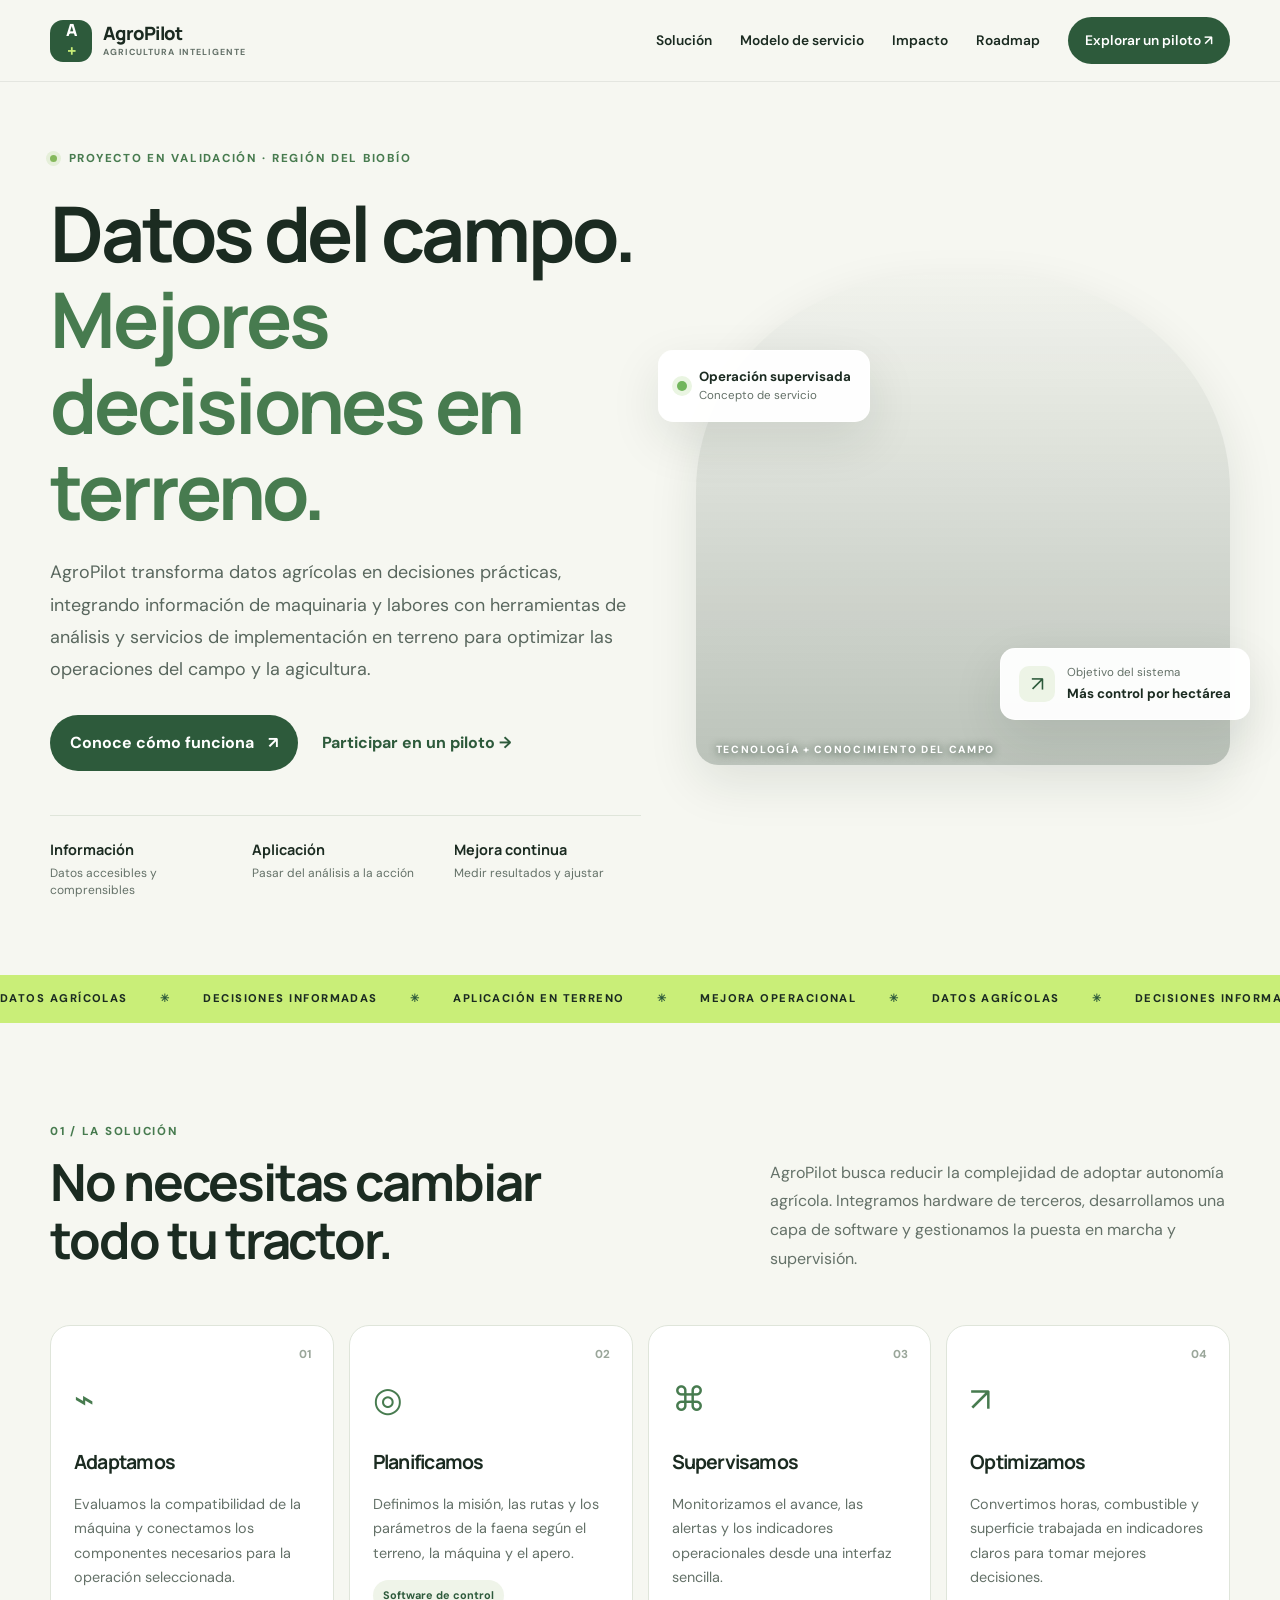
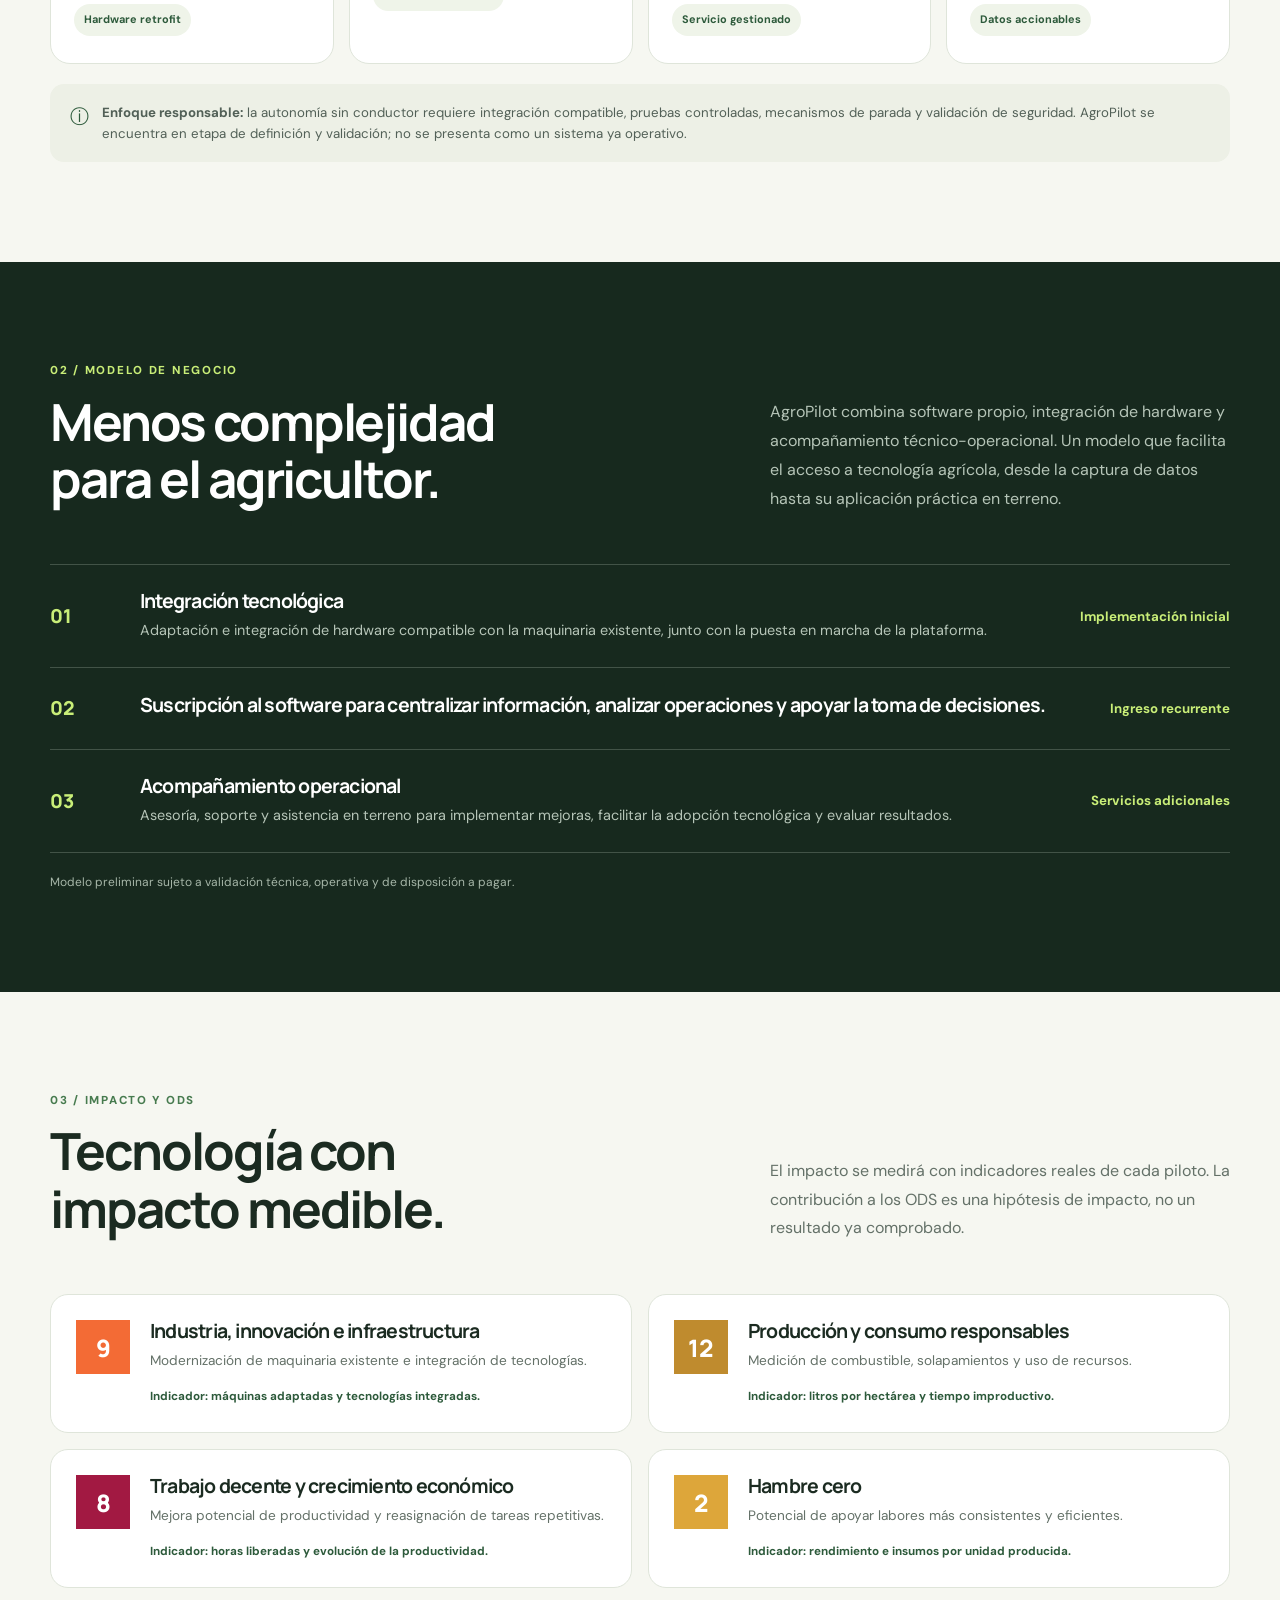
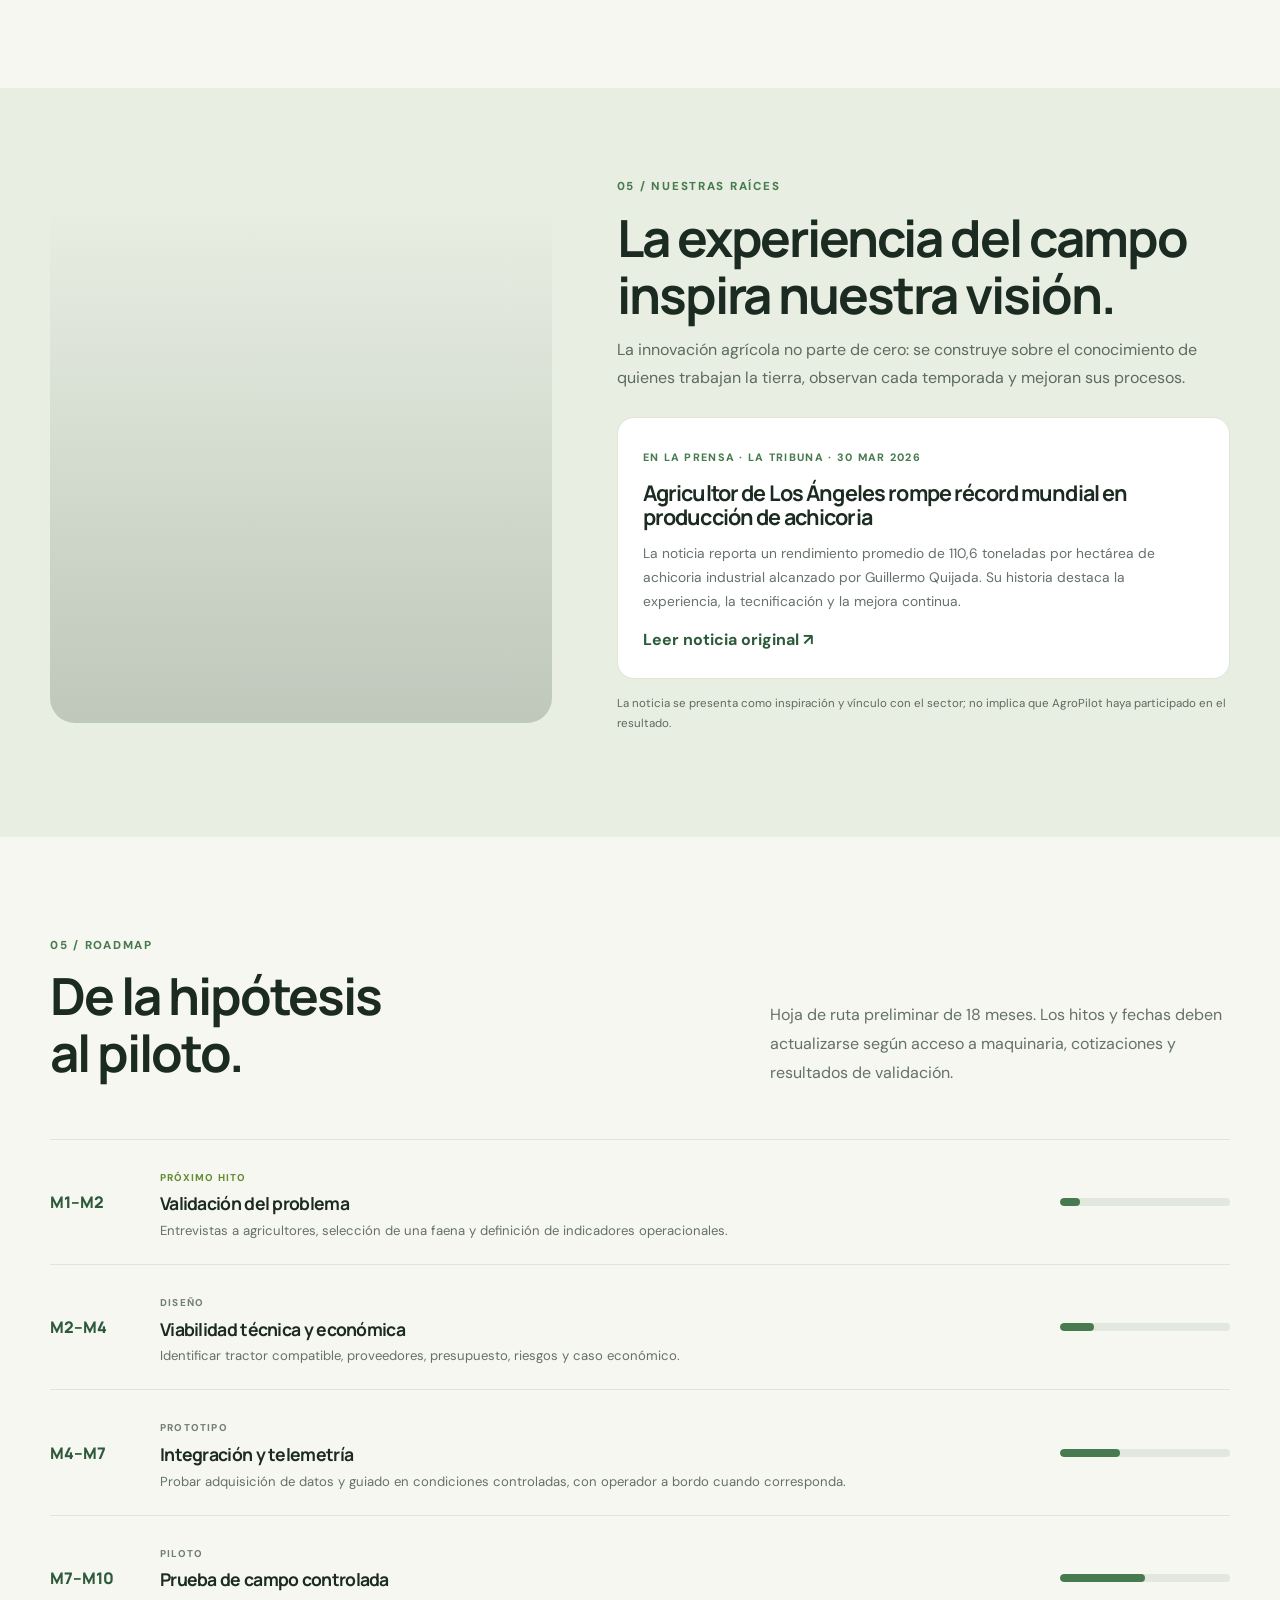
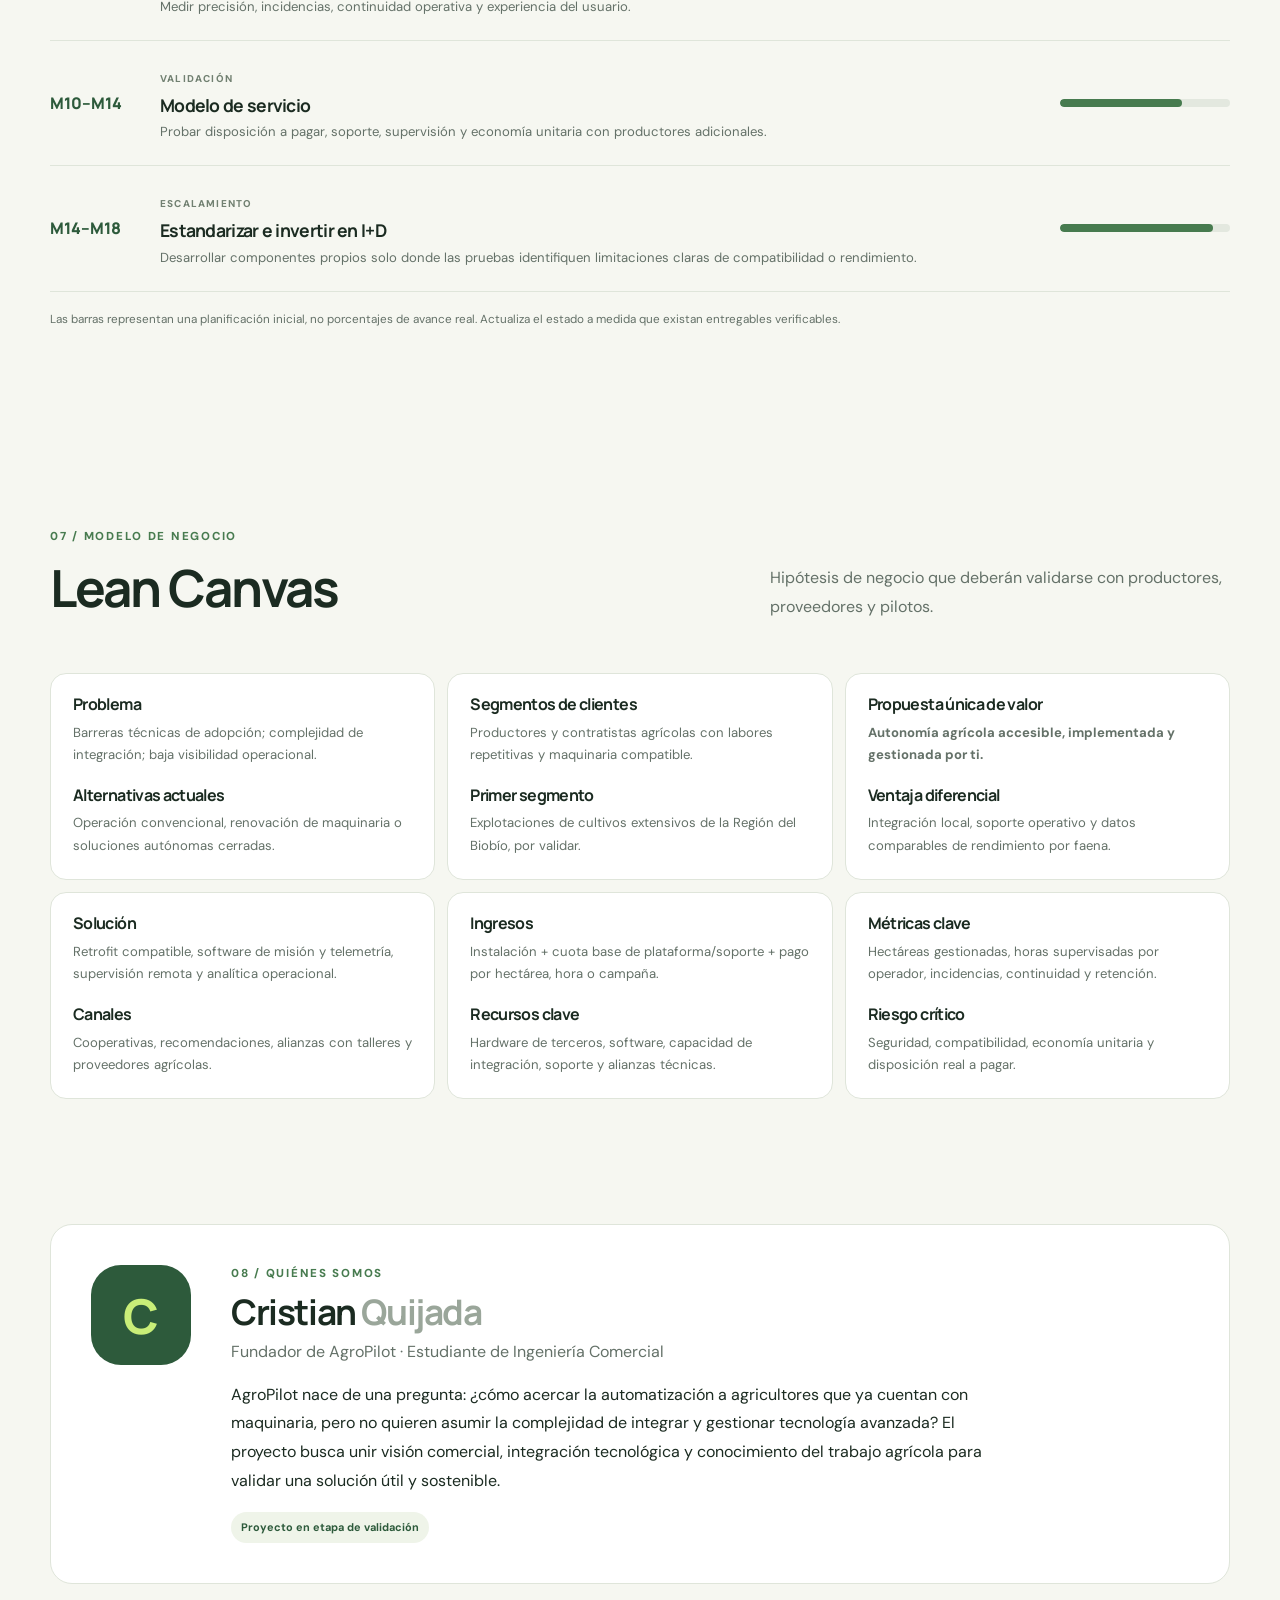
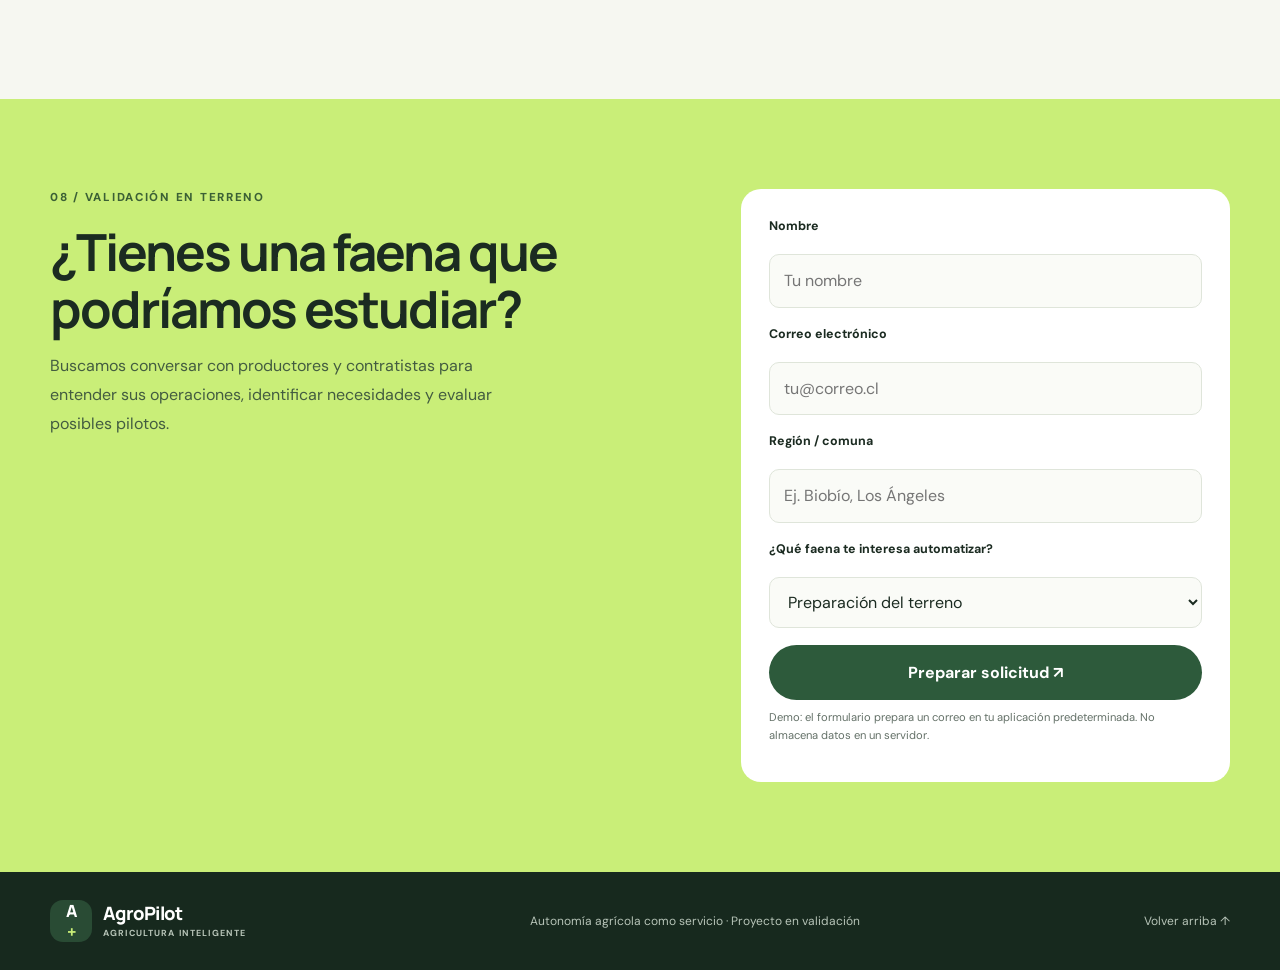
==== index.html @ c9e0f46e "Update business model step description in index.html" ====
<!doctype html>
<html lang="es">
<head>
  <meta charset="utf-8">
  <meta name="viewport" content="width=device-width, initial-scale=1">
  <meta name="description" content="AgroPilot: autonomía agrícola como servicio para maquinaria existente.">
  <title>AgroPilot — Autonomía agrícola para la maquinaria que ya tienes</title>
  <link rel="preconnect" href="https://fonts.googleapis.com">
  <link rel="preconnect" href="https://fonts.gstatic.com" crossorigin>
  <link href="https://fonts.googleapis.com/css2?family=DM+Sans:wght@400;500;600;700&family=Manrope:wght@400;500;600;700;800&display=swap" rel="stylesheet">
  <link rel="stylesheet" href="styles.css">
  <script src="script.js" defer></script>
</head>
<body>
  <header class="site-header">
    <a class="brand" href="#inicio" aria-label="AgroPilot, inicio">
      <span class="brand-mark">A<span>+</span></span>
      <span>AgroPilot<small>AGRICULTURA INTELIGENTE</small></span>
    </a>
    <button class="menu-toggle" id="menuToggle" aria-expanded="false" aria-controls="mainNav" aria-label="Abrir menú">☰</button>
    <nav id="mainNav" class="main-nav">
      <a href="#solucion">Solución</a>
      <a href="#modelo">Modelo de servicio</a>
      <a href="#impacto">Impacto</a>
      <a href="#roadmap">Roadmap</a>
      <a class="nav-cta" href="#piloto">Explorar un piloto ↗</a>
    </nav>
  </header>

  <main>
    <section class="hero section-wrap" id="inicio">
      <div class="hero-copy">
        <div class="eyebrow"><span class="eyebrow-dot"></span> PROYECTO EN VALIDACIÓN · REGIÓN DEL BIOBÍO</div>
        <h1>Datos del campo.<br><em>Mejores decisiones en terreno.</em></h1>
        <p class="hero-lead">AgroPilot transforma datos agrícolas en decisiones prácticas, integrando información de maquinaria y labores con herramientas de análisis y servicios de implementación en terreno para optimizar las operaciones del campo y la agicultura.</p>
        <div class="hero-actions">
          <a class="button button-primary" href="#solucion">Conoce cómo funciona <span>↗</span></a>
          <a class="text-link" href="#piloto">Participar en un piloto <span>→</span></a>
        </div>
        <div class="hero-proof">
          <div><strong>Información</strong><span>Datos accesibles y comprensibles</span></div>
          <div><strong>Aplicación</strong><span>Pasar del análisis a la acción</span></div>
          <div><strong>Mejora continua</strong><span>Medir resultados y ajustar</span></div>
        </div>
      </div>
      <div class="hero-visual">
        <div class="hero-image" role="img" aria-label="Tractor trabajando en un campo agrícola"></div>
        <div class="floating-card card-top"><span class="status-dot"></span><div><b>Operación supervisada</b><small>Concepto de servicio</small></div></div>
        <div class="floating-card card-bottom"><span class="mini-icon">↗</span><div><small>Objetivo del sistema</small><b>Más control por hectárea</b></div></div>
        <div class="hero-image-caption">TECNOLOGÍA + CONOCIMIENTO DEL CAMPO</div>
      </div>
    </section>

    <section class="ticker" aria-label="Propuesta de valor">
      <div>DATOS AGRÍCOLAS <span>✳</span> DECISIONES INFORMADAS <span>✳</span> APLICACIÓN EN TERRENO <span>✳</span> MEJORA OPERACIONAL <span>✳</span> DATOS AGRÍCOLAS <span>✳</span> DECISIONES INFORMADAS <span>✳</span></div>
    </section>

    <section class="section-wrap section-pad" id="solucion">
      <div class="section-heading">
        <div><div class="eyebrow">01 / LA SOLUCIÓN</div><h2>No necesitas cambiar<br>todo tu tractor.</h2></div>
        <p>AgroPilot busca reducir la complejidad de adoptar autonomía agrícola. Integramos hardware de terceros, desarrollamos una capa de software y gestionamos la puesta en marcha y supervisión.</p>
      </div>
      <div class="solution-grid">
        <article class="solution-card"><div class="card-number">01</div><div class="line-icon">⌁</div><h3>Adaptamos</h3><p>Evaluamos la compatibilidad de la máquina y conectamos los componentes necesarios para la operación seleccionada.</p><span class="tag">Hardware retrofit</span></article>
        <article class="solution-card"><div class="card-number">02</div><div class="line-icon">◎</div><h3>Planificamos</h3><p>Definimos la misión, las rutas y los parámetros de la faena según el terreno, la máquina y el apero.</p><span class="tag">Software de control</span></article>
        <article class="solution-card"><div class="card-number">03</div><div class="line-icon">⌘</div><h3>Supervisamos</h3><p>Monitorizamos el avance, las alertas y los indicadores operacionales desde una interfaz sencilla.</p><span class="tag">Servicio gestionado</span></article>
        <article class="solution-card"><div class="card-number">04</div><div class="line-icon">↗</div><h3>Optimizamos</h3><p>Convertimos horas, combustible y superficie trabajada en indicadores claros para tomar mejores decisiones.</p><span class="tag">Datos accionables</span></article>
      </div>
      <div class="safety-note"><span>ⓘ</span><p><b>Enfoque responsable:</b> la autonomía sin conductor requiere integración compatible, pruebas controladas, mecanismos de parada y validación de seguridad. AgroPilot se encuentra en etapa de definición y validación; no se presenta como un sistema ya operativo.</p></div>
    </section>

    <section class="dark-section section-pad" id="modelo">
      <div class="section-wrap">
        <div class="section-heading light-heading">
          <div><div class="eyebrow">02 / MODELO DE NEGOCIO</div><h2>Menos complejidad<br>para el agricultor.</h2></div>
          <p>AgroPilot combina software propio, integración de hardware y acompañamiento técnico-operacional. Un modelo que facilita el acceso a tecnología agrícola, desde la captura de datos hasta su aplicación práctica en terreno.</p>
        </div>
        <div class="business-model">
          <div class="model-step"><span>01</span><div><h3>Integración tecnológica</h3><p>Adaptación e integración de hardware compatible con la maquinaria existente, junto con la puesta en marcha de la plataforma.</p></div><b>Implementación inicial</b></div>
          <div class="model-step"><span>02</span><div><h3>Suscripción al software para centralizar información, analizar operaciones y apoyar la toma de decisiones.</p></div><b>Ingreso recurrente</b></div>
          <div class="model-step"><span>03</span><div><h3>Acompañamiento operacional</h3><p>Asesoría, soporte y asistencia en terreno para implementar mejoras, facilitar la adopción tecnológica y evaluar resultados.</p></div><b>Servicios adicionales</b></div>
        </div>
        <p class="model-footnote">Modelo preliminar sujeto a validación técnica, operativa y de disposición a pagar.</p>
      </div>
    </section>

    <section class="section-wrap section-pad impact-section" id="impacto">
      <div class="section-heading">
        <div><div class="eyebrow">03 / IMPACTO Y ODS</div><h2>Tecnología con<br>impacto medible.</h2></div>
        <p>El impacto se medirá con indicadores reales de cada piloto. La contribución a los ODS es una hipótesis de impacto, no un resultado ya comprobado.</p>
      </div>
      <div class="impact-grid">
        <article class="impact-card"><div class="ods ods-9">9</div><div><h3>Industria, innovación e infraestructura</h3><p>Modernización de maquinaria existente e integración de tecnologías.</p><small>Indicador: máquinas adaptadas y tecnologías integradas.</small></div></article>
        <article class="impact-card"><div class="ods ods-12">12</div><div><h3>Producción y consumo responsables</h3><p>Medición de combustible, solapamientos y uso de recursos.</p><small>Indicador: litros por hectárea y tiempo improductivo.</small></div></article>
        <article class="impact-card"><div class="ods ods-8">8</div><div><h3>Trabajo decente y crecimiento económico</h3><p>Mejora potencial de productividad y reasignación de tareas repetitivas.</p><small>Indicador: horas liberadas y evolución de la productividad.</small></div></article>
        <article class="impact-card"><div class="ods ods-2">2</div><div><h3>Hambre cero</h3><p>Potencial de apoyar labores más consistentes y eficientes.</p><small>Indicador: rendimiento e insumos por unidad producida.</small></div></article>
      </div>
    </section>

    <section class="story-section">
      <div class="section-wrap story-layout">
        <div class="story-image" role="img" aria-label="Cultivo agrícola en la Región del Biobío"></div>
        <div class="story-copy">
          <div class="eyebrow">05 / NUESTRAS RAÍCES</div>
          <h2>La experiencia del campo inspira nuestra visión.</h2>
          <p>La innovación agrícola no parte de cero: se construye sobre el conocimiento de quienes trabajan la tierra, observan cada temporada y mejoran sus procesos.</p>
          <div class="news-card">
            <span class="news-label">EN LA PRENSA · LA TRIBUNA · 30 MAR 2026</span>
            <h3>Agricultor de Los Ángeles rompe récord mundial en producción de achicoria</h3>
            <p>La noticia reporta un rendimiento promedio de 110,6 toneladas por hectárea de achicoria industrial alcanzado por Guillermo Quijada. Su historia destaca la experiencia, la tecnificación y la mejora continua.</p>
            <a class="text-link" href="https://www.latribuna.cl/agroforestal/2026/03/30/agricultor-de-los-angeles-rompe-record-mundial-en-produccion-de-achicoria.html" target="_blank" rel="noopener noreferrer">Leer noticia original ↗</a>
          </div>
          <p class="small-note">La noticia se presenta como inspiración y vínculo con el sector; no implica que AgroPilot haya participado en el resultado.</p>
        </div>
      </div>
    </section>

    <section class="section-wrap section-pad" id="roadmap">
      <div class="section-heading">
        <div><div class="eyebrow">05 / ROADMAP</div><h2>De la hipótesis<br>al piloto.</h2></div>
        <p>Hoja de ruta preliminar de 18 meses. Los hitos y fechas deben actualizarse según acceso a maquinaria, cotizaciones y resultados de validación.</p>
      </div>
      <div class="roadmap">
        <div class="roadmap-row"><div class="roadmap-time">M1–M2</div><div class="roadmap-content"><span class="roadmap-status status-current">PRÓXIMO HITO</span><h3>Validación del problema</h3><p>Entrevistas a agricultores, selección de una faena y definición de indicadores operacionales.</p></div><div class="roadmap-bar"><span style="width:12%"></span></div></div>
        <div class="roadmap-row"><div class="roadmap-time">M2–M4</div><div class="roadmap-content"><span class="roadmap-status">DISEÑO</span><h3>Viabilidad técnica y económica</h3><p>Identificar tractor compatible, proveedores, presupuesto, riesgos y caso económico.</p></div><div class="roadmap-bar"><span style="width:20%"></span></div></div>
        <div class="roadmap-row"><div class="roadmap-time">M4–M7</div><div class="roadmap-content"><span class="roadmap-status">PROTOTIPO</span><h3>Integración y telemetría</h3><p>Probar adquisición de datos y guiado en condiciones controladas, con operador a bordo cuando corresponda.</p></div><div class="roadmap-bar"><span style="width:35%"></span></div></div>
        <div class="roadmap-row"><div class="roadmap-time">M7–M10</div><div class="roadmap-content"><span class="roadmap-status">PILOTO</span><h3>Prueba de campo controlada</h3><p>Medir precisión, incidencias, continuidad operativa y experiencia del usuario.</p></div><div class="roadmap-bar"><span style="width:50%"></span></div></div>
        <div class="roadmap-row"><div class="roadmap-time">M10–M14</div><div class="roadmap-content"><span class="roadmap-status">VALIDACIÓN</span><h3>Modelo de servicio</h3><p>Probar disposición a pagar, soporte, supervisión y economía unitaria con productores adicionales.</p></div><div class="roadmap-bar"><span style="width:72%"></span></div></div>
        <div class="roadmap-row"><div class="roadmap-time">M14–M18</div><div class="roadmap-content"><span class="roadmap-status">ESCALAMIENTO</span><h3>Estandarizar e invertir en I+D</h3><p>Desarrollar componentes propios solo donde las pruebas identifiquen limitaciones claras de compatibilidad o rendimiento.</p></div><div class="roadmap-bar"><span style="width:90%"></span></div></div>
      </div>
      <div class="roadmap-footnote">Las barras representan una planificación inicial, no porcentajes de avance real. Actualiza el estado a medida que existan entregables verificables.</div>
    </section>

    <section class="section-wrap section-pad canvas-section">
      <div class="section-heading">
        <div><div class="eyebrow">07 / MODELO DE NEGOCIO</div><h2>Lean Canvas</h2></div>
        <p>Hipótesis de negocio que deberán validarse con productores, proveedores y pilotos.</p>
      </div>
      <div class="lean-canvas">
        <article><h3>Problema</h3><p>Barreras técnicas de adopción; complejidad de integración; baja visibilidad operacional.</p><h3>Alternativas actuales</h3><p>Operación convencional, renovación de maquinaria o soluciones autónomas cerradas.</p></article>
        <article><h3>Segmentos de clientes</h3><p>Productores y contratistas agrícolas con labores repetitivas y maquinaria compatible.</p><h3>Primer segmento</h3><p>Explotaciones de cultivos extensivos de la Región del Biobío, por validar.</p></article>
        <article><h3>Propuesta única de valor</h3><p><b>Autonomía agrícola accesible, implementada y gestionada por ti.</b></p><h3>Ventaja diferencial</h3><p>Integración local, soporte operativo y datos comparables de rendimiento por faena.</p></article>
        <article><h3>Solución</h3><p>Retrofit compatible, software de misión y telemetría, supervisión remota y analítica operacional.</p><h3>Canales</h3><p>Cooperativas, recomendaciones, alianzas con talleres y proveedores agrícolas.</p></article>
        <article><h3>Ingresos</h3><p>Instalación + cuota base de plataforma/soporte + pago por hectárea, hora o campaña.</p><h3>Recursos clave</h3><p>Hardware de terceros, software, capacidad de integración, soporte y alianzas técnicas.</p></article>
        <article><h3>Métricas clave</h3><p>Hectáreas gestionadas, horas supervisadas por operador, incidencias, continuidad y retención.</p><h3>Riesgo crítico</h3><p>Seguridad, compatibilidad, economía unitaria y disposición real a pagar.</p></article>
      </div>
    </section>

    <section class="section-wrap section-pad founder-section">
      <div class="founder-card">
        <div class="founder-avatar">C</div>
        <div>
          <div class="eyebrow">08 / QUIÉNES SOMOS</div>
          <h2>Cristian <span>Quijada</span></h2>
          <p>Fundador de AgroPilot · Estudiante de Ingeniería Comercial</p>
          <p class="founder-bio">AgroPilot nace de una pregunta: ¿cómo acercar la automatización a agricultores que ya cuentan con maquinaria, pero no quieren asumir la complejidad de integrar y gestionar tecnología avanzada? El proyecto busca unir visión comercial, integración tecnológica y conocimiento del trabajo agrícola para validar una solución útil y sostenible.</p>
          <span class="tag">Proyecto en etapa de validación</span>
        </div>
      </div>
      <p class="small-note"></p>
    </section>

    <section class="contact-section" id="piloto">
      <div class="section-wrap contact-layout">
        <div><div class="eyebrow">08 / VALIDACIÓN EN TERRENO</div><h2>¿Tienes una faena que<br>podríamos estudiar?</h2><p>Buscamos conversar con productores y contratistas para entender sus operaciones, identificar necesidades y evaluar posibles pilotos.</p></div>
        <form id="pilotForm" class="pilot-form">
          <label for="name">Nombre</label><input id="name" name="name" required placeholder="Tu nombre">
          <label for="email">Correo electrónico</label><input id="email" name="email" type="email" required placeholder="tu@correo.cl">
          <label for="region">Región / comuna</label><input id="region" name="region" placeholder="Ej. Biobío, Los Ángeles">
          <label for="operation">¿Qué faena te interesa automatizar?</label><select id="operation" name="operation"><option>Preparación del terreno</option><option>Rastrillado o siega</option><option>Siembra</option><option>Otra labor</option><option>Quiero conversar primero</option></select>
          <button class="button button-primary full-width" type="submit">Preparar solicitud ↗</button>
          <p class="form-note">Demo: el formulario prepara un correo en tu aplicación predeterminada. No almacena datos en un servidor.</p>
          <div id="formMessage" class="form-message" role="status" aria-live="polite"></div>
        </form>
      </div>
    </section>
  </main>

  <footer class="site-footer">
    <a class="brand footer-brand" href="#inicio"><span class="brand-mark">A<span>+</span></span><span>AgroPilot<small>AGRICULTURA INTELIGENTE</small></span></a>
    <p>Autonomía agrícola como servicio · Proyecto en validación</p>
    <a href="#inicio">Volver arriba ↑</a>
  </footer>
</body>
</html>
---- styles.css ----
:root {
  --ink: #1b2b21; --muted: #647168; --green: #2d5a3b; --green-2: #477b4f;
  --lime: #c9ee78; --paper: #f6f7f1; --white: #fff; --line: #dfe5da;
  --dark: #17291e; --radius: 20px; --shadow: 0 18px 50px rgba(22,44,29,.10);
}
* { box-sizing: border-box; }
html { scroll-behavior: smooth; scroll-padding-top: 86px; }
body { margin: 0; background: var(--paper); color: var(--ink); font-family: "DM Sans", sans-serif; line-height: 1.6; }
h1,h2,h3,p { margin-top: 0; }
h1,h2,h3 { font-family: Manrope, sans-serif; letter-spacing: -.04em; line-height: 1.12; }
h1 { font-size: clamp(2.8rem, 6vw, 5.4rem); margin: 22px 0; }
h2 { font-size: clamp(2rem, 4vw, 3.45rem); margin: 12px 0; }
h3 { font-size: 1.22rem; }
a { color: inherit; }
.section-wrap { width: min(1180px, calc(100% - 48px)); margin-inline: auto; }
.section-pad { padding-top: 100px; padding-bottom: 100px; }
.site-header { height: 82px; display: flex; align-items: center; justify-content: space-between; gap: 24px; padding: 0 max(24px, calc((100vw - 1180px)/2)); background: rgba(246,247,241,.92); border-bottom: 1px solid rgba(27,43,33,.08); position: sticky; top: 0; z-index: 20; backdrop-filter: blur(16px); }
.brand { display: inline-flex; align-items: center; gap: 11px; text-decoration: none; font-family: Manrope, sans-serif; font-weight: 800; letter-spacing: -.04em; font-size: 1.15rem; line-height: 1.05; }
.brand small { display: block; font-family: "DM Sans", sans-serif; font-size: .55rem; letter-spacing: .13em; color: var(--muted); margin-top: 5px; font-weight: 700; }
.brand-mark { display: grid; place-items: center; width: 42px; height: 42px; border-radius: 13px; background: var(--green); color: white; font-size: 1.05rem; letter-spacing: -.1em; }
.brand-mark span { color: var(--lime); display: inline; }
.main-nav { display: flex; align-items: center; gap: 28px; font-size: .86rem; font-weight: 600; }
.main-nav a { text-decoration: none; }
.main-nav a:not(.nav-cta):hover, .text-link:hover { color: var(--green-2); }
.nav-cta { padding: 12px 17px; border-radius: 999px; background: var(--green); color: white; }
.menu-toggle { display: none; border: 0; background: transparent; font-size: 1.6rem; color: var(--ink); }
.hero { min-height: 650px; display: grid; grid-template-columns: 1.05fr .95fr; align-items: center; gap: 55px; padding-top: 68px; padding-bottom: 75px; }
.eyebrow { font-size: .72rem; letter-spacing: .15em; font-weight: 800; color: var(--green-2); }
.eyebrow-dot { display: inline-block; width: 7px; height: 7px; border-radius: 50%; background: #85b85c; margin-right: 7px; box-shadow: 0 0 0 4px #e5efd9; }
.hero h1 em { color: var(--green-2); font-style: normal; }
.hero-lead { max-width: 590px; color: #59675e; font-size: 1.12rem; line-height: 1.8; }
.hero-actions { display: flex; align-items: center; flex-wrap: wrap; gap: 24px; margin: 30px 0 44px; }
.button { border: 0; display: inline-flex; justify-content: center; align-items: center; gap: 14px; padding: 15px 20px; border-radius: 999px; font: inherit; font-weight: 700; text-decoration: none; cursor: pointer; transition: transform .2s, background .2s; }
.button:hover { transform: translateY(-2px); }
.button-primary { background: var(--green); color: white; }
.button-primary:hover { background: #21462d; }
.text-link { color: var(--green); font-weight: 700; text-decoration: none; }
.hero-proof { display: grid; grid-template-columns: repeat(3, 1fr); gap: 15px; border-top: 1px solid var(--line); padding-top: 22px; }
.hero-proof div { display: flex; flex-direction: column; gap: 4px; }
.hero-proof strong { font-family: Manrope, sans-serif; font-size: .9rem; }
.hero-proof span { color: var(--muted); font-size: .75rem; line-height: 1.45; }
.hero-visual { position: relative; min-height: 500px; }
.hero-image { background: linear-gradient(180deg, rgba(13,39,23,.02), rgba(13,39,23,.25)), url("https://images.unsplash.com/photo-1500382017468-9049fed747ef?auto=format&fit=crop&w=1200&q=85") center/cover; border-radius: 44% 44% 22px 22px; width: 100%; height: 490px; box-shadow: var(--shadow); }
.floating-card { position: absolute; background: rgba(255,255,255,.95); border: 1px solid rgba(255,255,255,.7); border-radius: 15px; box-shadow: var(--shadow); padding: 15px 18px; display: flex; align-items: center; gap: 12px; }
.floating-card b,.floating-card small { display: block; }
.floating-card b { font-size: .83rem; }
.floating-card small { color: var(--muted); font-size: .72rem; }
.card-top { top: 75px; left: -38px; }
.card-bottom { right: -20px; bottom: 55px; }
.status-dot { width: 10px; height: 10px; border-radius: 50%; background: #72b65d; box-shadow: 0 0 0 5px #eaf5e2; }
.mini-icon { width: 36px; height: 36px; display: grid; place-items: center; background: #edf4e6; border-radius: 10px; color: var(--green); font-size: 1.3rem; }
.hero-image-caption { position: absolute; bottom: 16px; left: 20px; color: white; font-size: .65rem; letter-spacing: .16em; font-weight: 800; text-shadow: 0 1px 8px #203a29; }
.ticker { overflow: hidden; white-space: nowrap; background: var(--lime); padding: 15px 0; font-size: .7rem; font-weight: 800; letter-spacing: .13em; }
.ticker div { width: max-content; animation: ticker 35s linear infinite; }
.ticker span { margin: 0 28px; color: var(--green); }
@keyframes ticker { to { transform: translateX(-35%); } }
.section-heading { display: flex; justify-content: space-between; align-items: end; gap: 40px; margin-bottom: 45px; }
.section-heading > p { color: var(--muted); max-width: 460px; margin-bottom: 6px; line-height: 1.8; }
.solution-grid { display: grid; grid-template-columns: repeat(4, 1fr); gap: 15px; }
.solution-card { min-height: 290px; position: relative; background: white; border: 1px solid var(--line); border-radius: var(--radius); padding: 27px 23px; transition: transform .2s, box-shadow .2s; }
.solution-card:hover { transform: translateY(-4px); box-shadow: var(--shadow); }
.card-number { position: absolute; right: 22px; top: 20px; color: #9aa69a; font-size: .72rem; font-weight: 800; }
.line-icon { font-size: 2.1rem; color: var(--green-2); margin: 20px 0 24px; }
.solution-card p { color: var(--muted); font-size: .9rem; line-height: 1.7; }
.tag { display: inline-block; padding: 7px 10px; border-radius: 999px; background: #eff4e9; color: var(--green); font-size: .68rem; font-weight: 700; }
.safety-note { margin-top: 20px; display: flex; gap: 13px; padding: 18px 20px; background: #edf0e6; border-radius: 14px; color: #526057; font-size: .83rem; }
.safety-note span { color: var(--green); font-size: 1.2rem; }
.safety-note p { margin: 0; }
.dark-section { background: var(--dark); color: white; }
.light-heading .eyebrow { color: var(--lime); }
.light-heading > p { color: #b6c5b8; }
.business-model { border-top: 1px solid #425347; }
.model-step { display: grid; grid-template-columns: 70px 1fr 150px; gap: 20px; align-items: center; padding: 25px 0; border-bottom: 1px solid #425347; }
.model-step > span { color: var(--lime); font-family: Manrope, sans-serif; font-weight: 800; font-size: 1.2rem; }
.model-step h3 { margin-bottom: 7px; }
.model-step p { color: #b6c5b8; margin: 0; font-size: .9rem; }
.model-step > b { color: var(--lime); text-align: right; font-size: .83rem; }
.model-footnote { color: #a6b6a8; font-size: .75rem; margin: 20px 0 0; }
.input-group label, .pilot-form label { display: block; font-size: .78rem; font-weight: 700; margin-bottom: 8px; }
.input-with-unit span { color: var(--muted); font-size: .85rem; }
.result-row span { color: #627064; }
.result-row b { text-align: right; }
.impact-grid { display: grid; grid-template-columns: 1fr 1fr; gap: 16px; }
.impact-card { display: flex; align-items: start; gap: 20px; padding: 25px; background: white; border: 1px solid var(--line); border-radius: 18px; }
.ods { flex: 0 0 54px; height: 54px; display: grid; place-items: center; color: white; font: 800 1.5rem Manrope,sans-serif; }
.ods-9 { background: #f36b35; }.ods-12 { background: #bf8b2e; }.ods-8 { background: #a21942; }.ods-2 { background: #dda63a; }
.impact-card h3 { margin-bottom: 8px; }
.impact-card p { color: var(--muted); font-size: .85rem; margin-bottom: 10px; }
.impact-card small { color: var(--green); font-size: .73rem; font-weight: 700; }
.story-section { background: #e9eee3; padding: 90px 0; }
.story-layout { display: grid; grid-template-columns: .9fr 1.1fr; gap: 65px; align-items: center; }
.story-image { min-height: 520px; border-radius: 25px; background: linear-gradient(0deg, rgba(20,47,27,.2), rgba(20,47,27,0)), url("https://images.unsplash.com/photo-1500382017468-9049fed747ef?auto=format&fit=crop&w=1200&q=85") center/cover; }
.story-copy > p { color: #5d6a60; line-height: 1.8; }
.news-card { background: white; padding: 25px; border-radius: 17px; border: 1px solid #dfe5da; margin-top: 24px; }
.news-label { color: var(--green-2); font-size: .67rem; letter-spacing: .12em; font-weight: 800; }
.news-card h3 { margin: 12px 0; font-size: 1.35rem; }
.news-card p { color: var(--muted); font-size: .86rem; line-height: 1.75; }
.small-note { color: #758076; font-size: .72rem; line-height: 1.6; margin-top: 15px; }
.roadmap { border-top: 1px solid var(--line); }
.roadmap-row { display: grid; grid-template-columns: 85px 1fr 170px; gap: 25px; align-items: center; padding: 23px 0; border-bottom: 1px solid var(--line); }
.roadmap-time { font: 800 1rem Manrope,sans-serif; color: var(--green); }
.roadmap-content h3 { margin: 6px 0; font-size: 1.1rem; }
.roadmap-content p { margin: 0; color: var(--muted); font-size: .82rem; }
.roadmap-status { display: inline-block; color: #718071; font-size: .62rem; letter-spacing: .12em; font-weight: 800; }
.status-current { color: #648c32; }
.roadmap-bar { height: 8px; border-radius: 999px; background: #e3e8df; overflow: hidden; }
.roadmap-bar span { display: block; height: 100%; border-radius: inherit; background: var(--green-2); }
.roadmap-footnote { margin-top: 18px; font-size: .73rem; color: var(--muted); }
.lean-canvas { display: grid; grid-template-columns: repeat(3,1fr); gap: 12px; }
.lean-canvas article { background: white; border: 1px solid var(--line); border-radius: 16px; padding: 22px; }
.lean-canvas h3 { font-size: 1rem; margin-bottom: 8px; }
.lean-canvas p { color: var(--muted); font-size: .82rem; line-height: 1.7; margin-bottom: 20px; }
.lean-canvas p:last-child { margin-bottom: 0; }
.founder-section { padding-top: 25px; }
.founder-card { display: grid; grid-template-columns: 110px 1fr; gap: 30px; align-items: start; padding: 40px; border: 1px solid var(--line); background: white; border-radius: 22px; }
.founder-avatar { width: 100px; height: 100px; display: grid; place-items: center; border-radius: 30px; background: var(--green); color: var(--lime); font: 800 3rem Manrope,sans-serif; }
.founder-card h2 { font-size: 2.2rem; margin: 8px 0; }
.founder-card h2 span { color: #9aa69a; }
.founder-card p { color: var(--muted); }
.founder-card .founder-bio { max-width: 780px; color: var(--ink); line-height: 1.8; }
.contact-section { padding: 90px 0; background: var(--lime); }
.contact-layout { display: grid; grid-template-columns: 1fr .8fr; gap: 80px; align-items: start; }
.contact-layout .eyebrow { color: #3b6035; }
.contact-layout h2 { margin: 15px 0; }
.contact-layout > div > p { color: #435c40; max-width: 480px; line-height: 1.8; }
.pilot-form { background: white; border-radius: 20px; padding: 28px; display: grid; gap: 9px; }
.pilot-form input,.pilot-form select { width: 100%; padding: 13px 14px; border: 1px solid var(--line); border-radius: 10px; background: #fafbf7; color: var(--ink); font: inherit; margin-bottom: 8px; }
.form-note { font-size: .7rem; color: var(--muted); margin: 0; }
.form-message { font-size: .8rem; color: var(--green); font-weight: 700; }
.site-footer { display: flex; align-items: center; justify-content: space-between; gap: 20px; padding: 28px max(24px, calc((100vw - 1180px)/2)); background: var(--dark); color: white; }
.site-footer p,.site-footer > a:last-child { color: #b7c4b8; font-size: .75rem; margin: 0; text-decoration: none; }
.footer-brand small { color: #b7c4b8; }
.footer-brand .brand-mark { background: #294b34; }
@media (max-width: 950px) {
  .main-nav { gap: 14px; font-size: .78rem; }
  .hero { gap: 28px; }.hero-visual { min-height: 430px; }.hero-image { height: 420px; }
  .solution-grid { grid-template-columns: repeat(2,1fr); }
  .story-layout { gap: 35px; }
}
@media (max-width: 720px) {
  .section-wrap { width: min(100% - 32px, 560px); }.section-pad { padding-top: 70px; padding-bottom: 70px; }
  .site-header { height: 70px; padding-inline: 16px; }.menu-toggle { display: block; }
  .main-nav { display: none; position: absolute; top: 70px; left: 0; right: 0; padding: 18px 20px 24px; background: var(--paper); border-bottom: 1px solid var(--line); flex-direction: column; align-items: stretch; gap: 18px; }
  .main-nav.open { display: flex; }.nav-cta { text-align: center; }
  .hero { grid-template-columns: 1fr; padding-top: 54px; gap: 35px; }.hero h1 { font-size: clamp(2.7rem, 13vw, 4rem); }
  .hero-visual { min-height: 360px; }.hero-image { height: 360px; border-radius: 38% 38% 18px 18px; }
  .card-top { left: -5px; top: 36px; }.card-bottom { right: -5px; bottom: 30px; }
  .hero-proof { gap: 9px; }.hero-proof span { font-size: .68rem; }
  .section-heading { display: block; margin-bottom: 30px; }.section-heading > p { margin-top: 18px; }
  .solution-grid { grid-template-columns: 1fr; }.solution-card { min-height: 0; }
  .model-step { grid-template-columns: 40px 1fr; gap: 13px; }.model-step > b { grid-column: 2; text-align: left; }
  .calculator { grid-template-columns: 1fr; padding: 17px; gap: 18px; }.calculator-controls { grid-template-columns: 1fr; gap: 14px; }
  .calc-disclaimer,.full-width { grid-column: auto; }
  .impact-grid { grid-template-columns: 1fr; }.impact-card { padding: 18px; gap: 14px; }
  .story-layout { grid-template-columns: 1fr; gap: 30px; }.story-image { min-height: 300px; }
  .roadmap-row { grid-template-columns: 65px 1fr; gap: 14px; }.roadmap-bar { grid-column: 2; width: 100%; }
  .lean-canvas { grid-template-columns: 1fr; }.founder-card { grid-template-columns: 1fr; padding: 25px; }.contact-layout { grid-template-columns: 1fr; gap: 30px; }
  .site-footer { padding: 25px 16px; flex-wrap: wrap; }.site-footer p { order: 3; width: 100%; }
}
@media (prefers-reduced-motion: reduce) { html { scroll-behavior: auto; } .ticker div { animation: none; } *,*::before,*::after { transition: none !important; } }
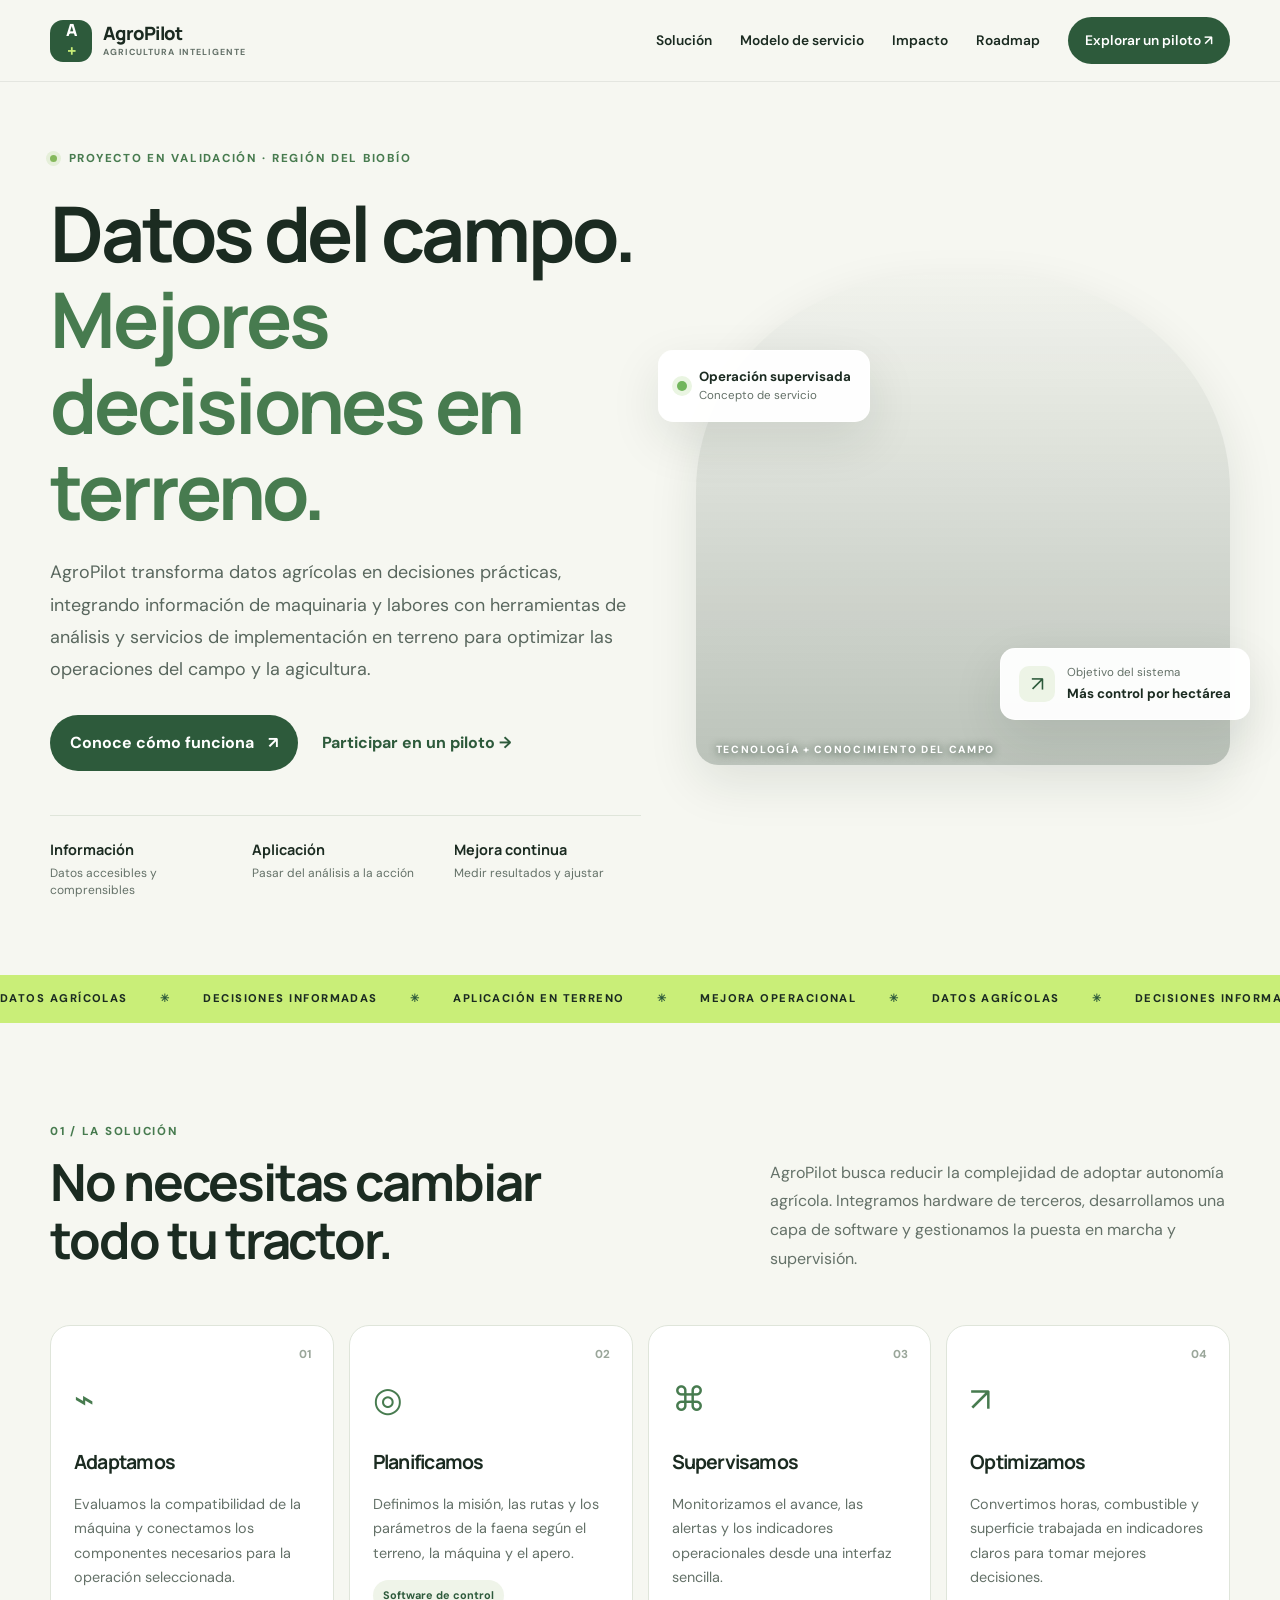
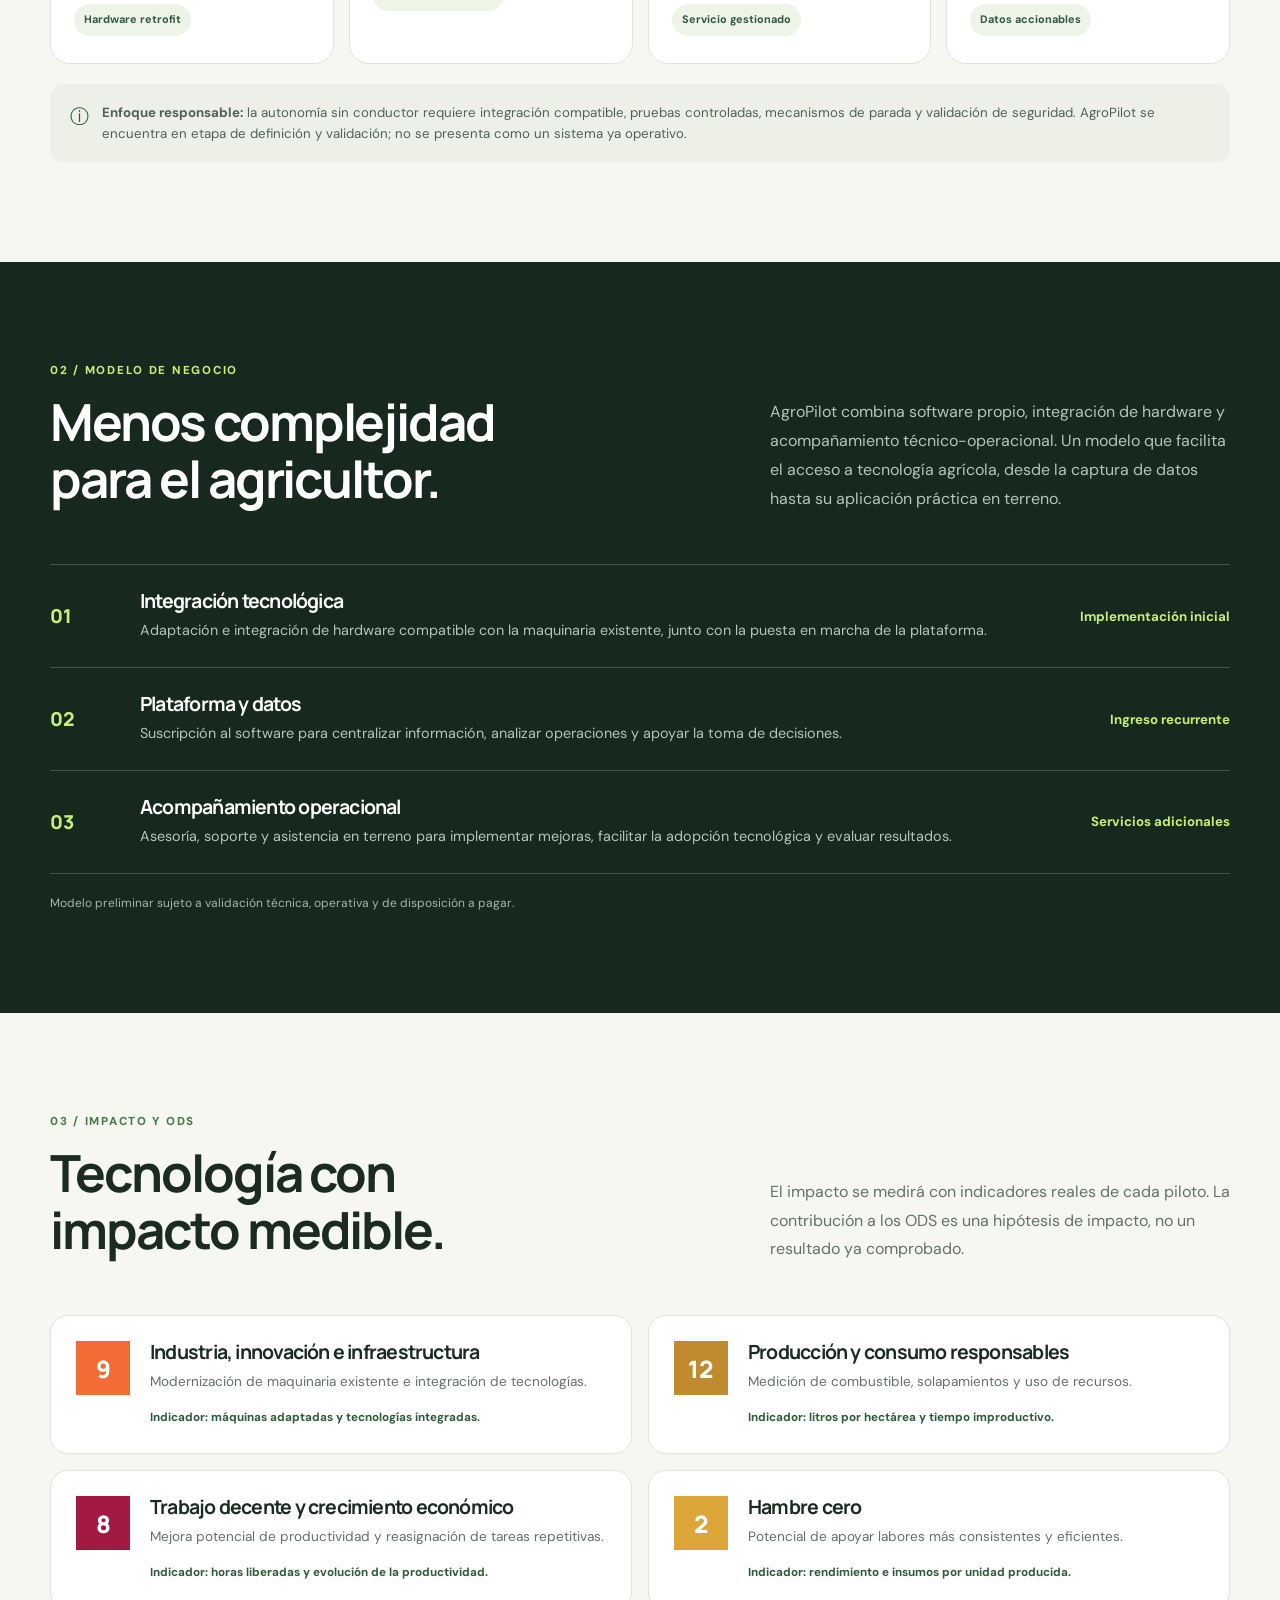
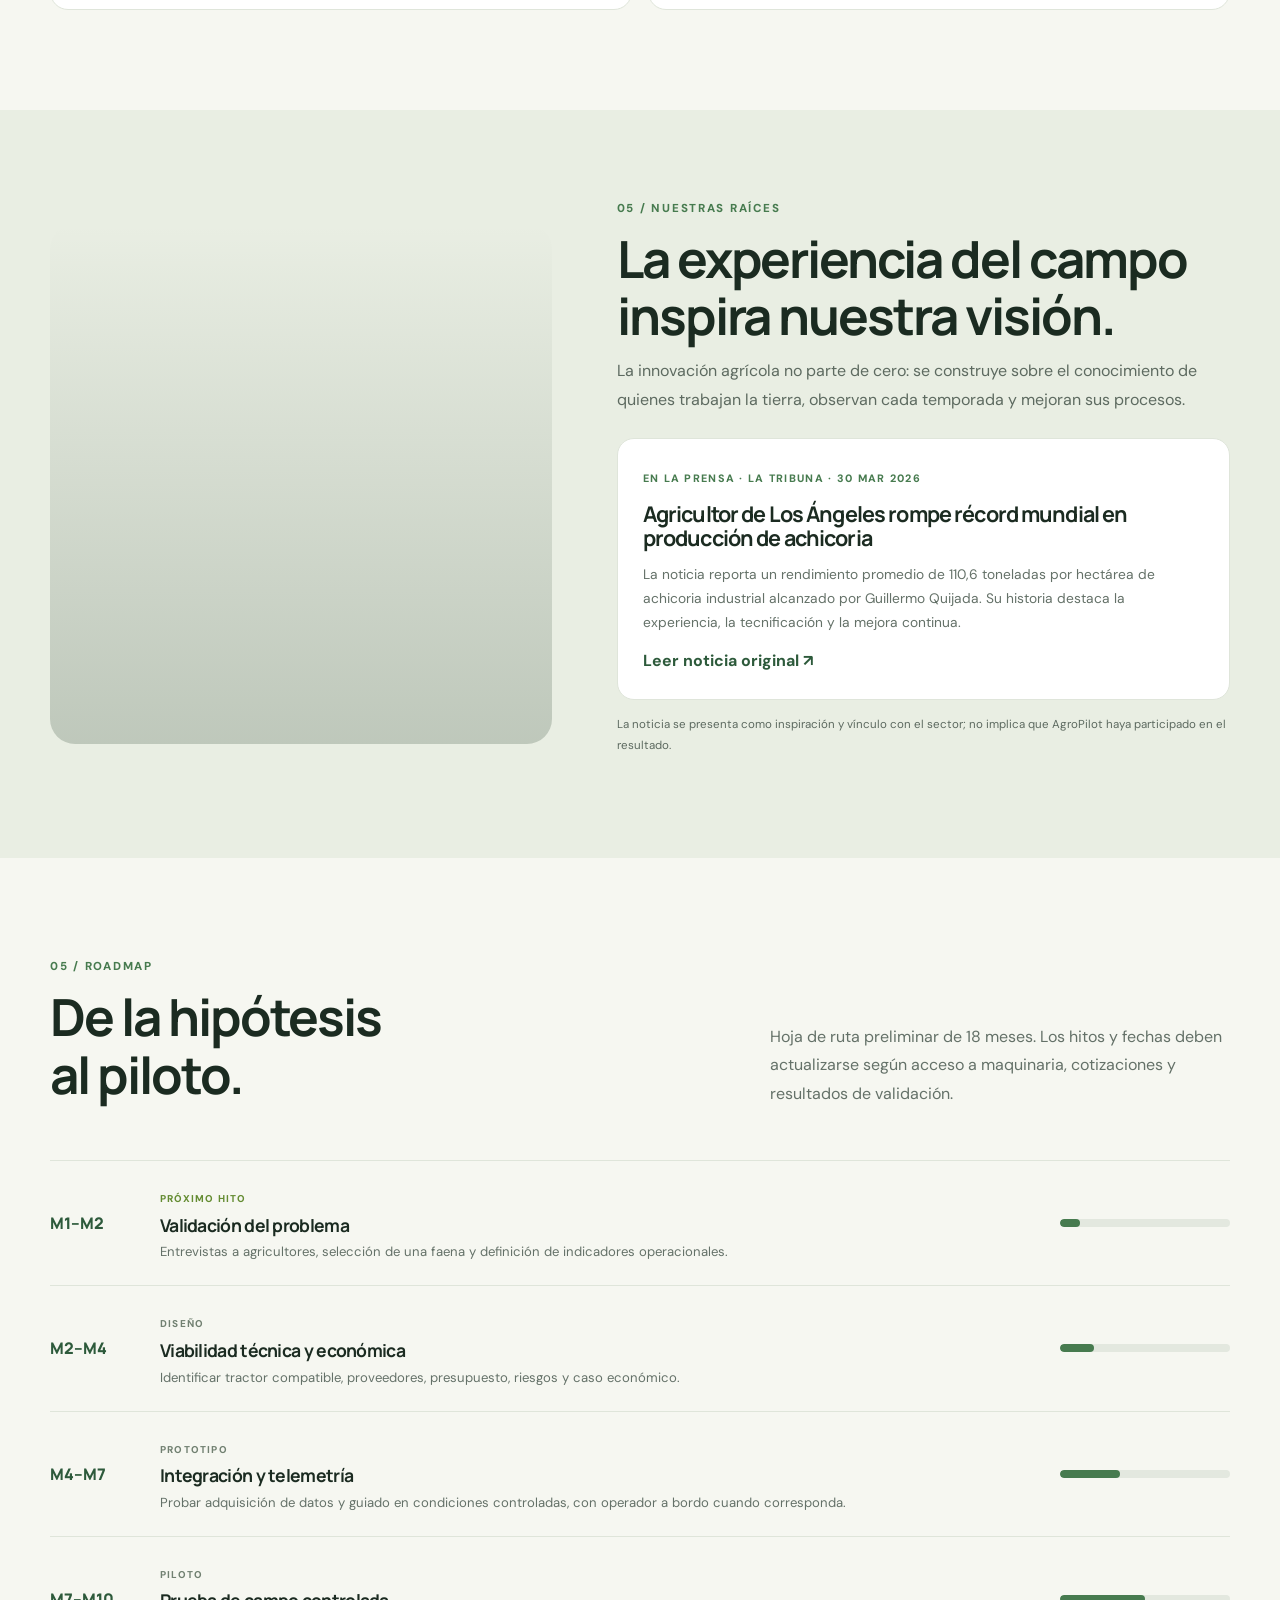
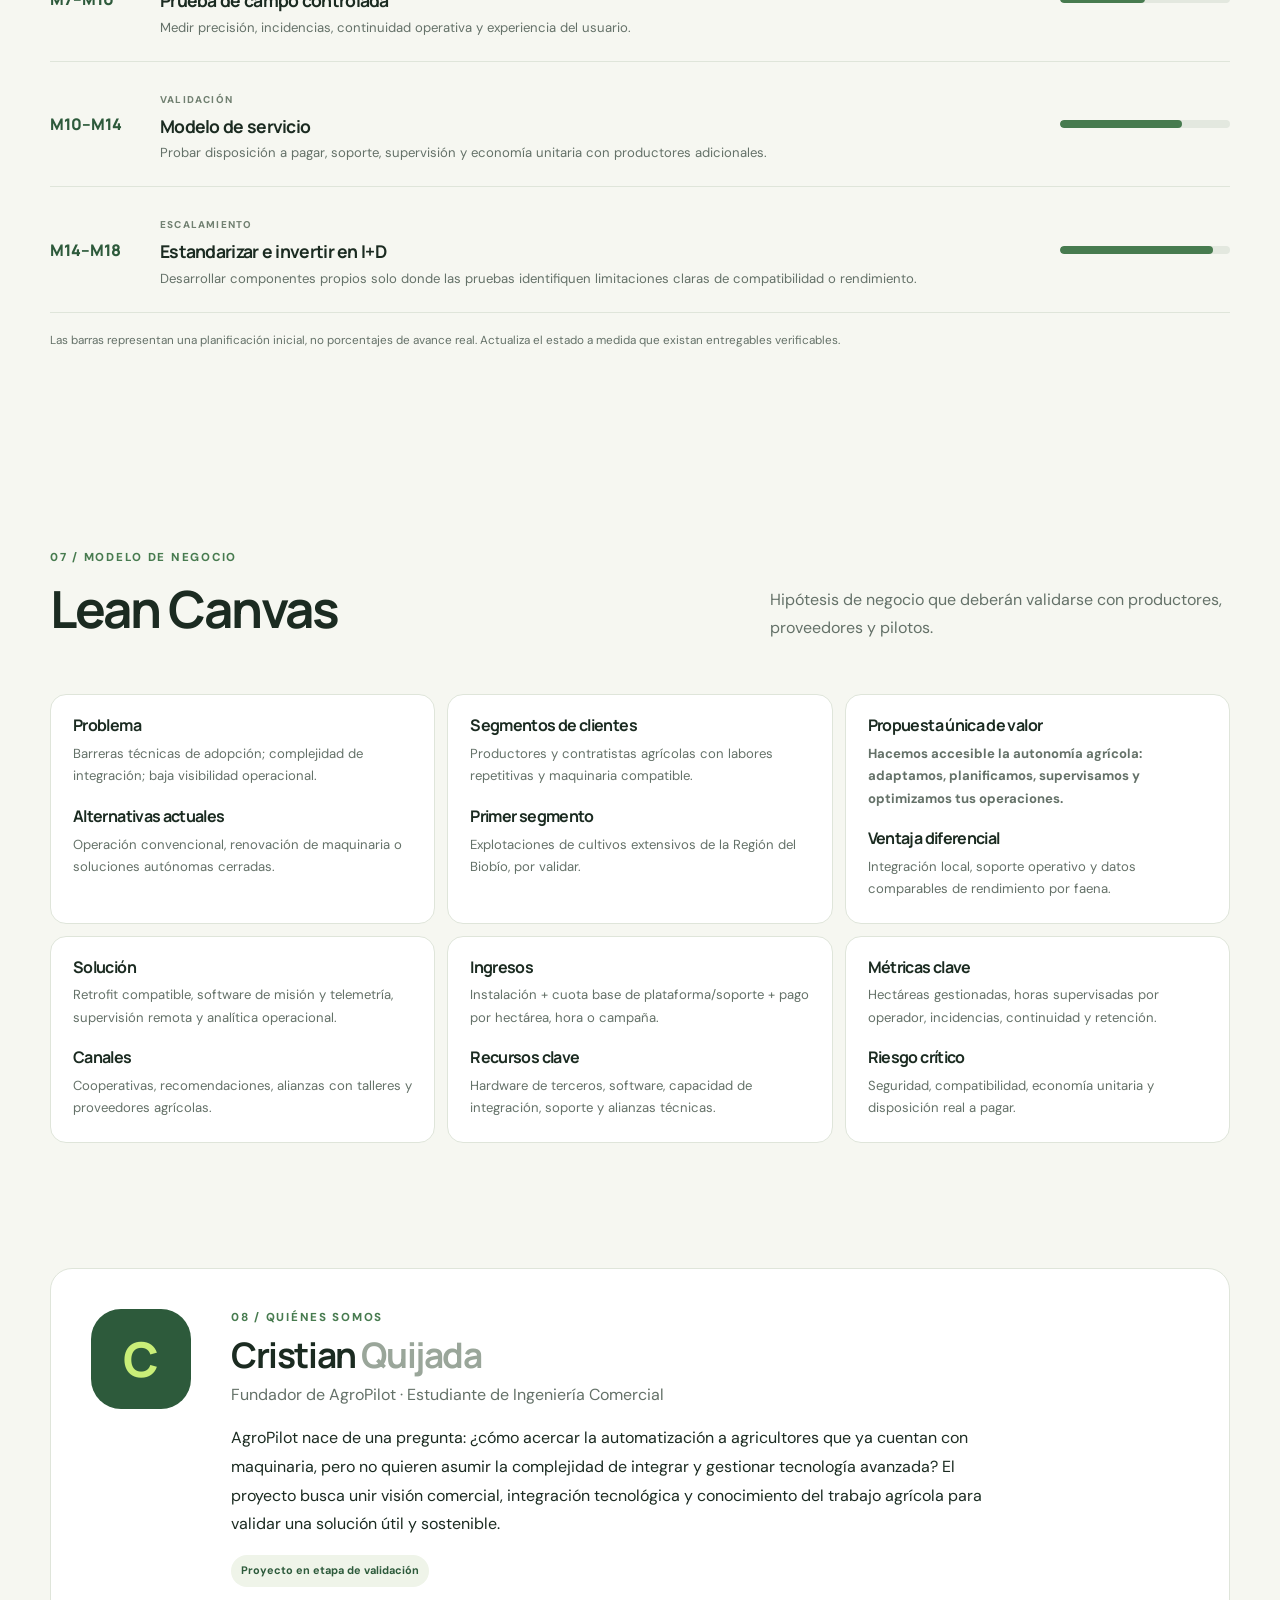
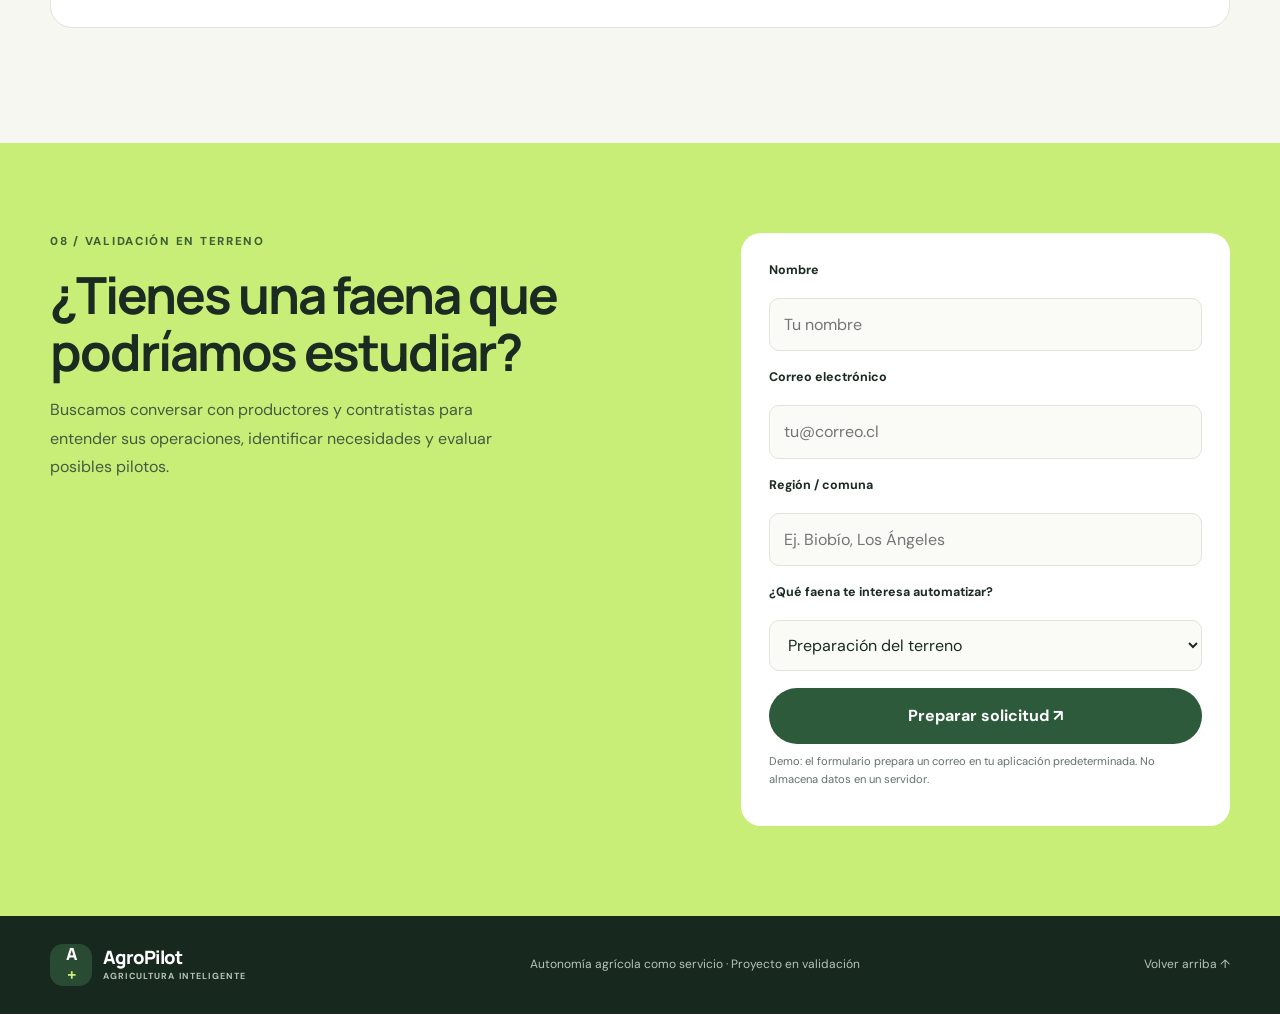
==== commit 82853a2b: "Update business model and unique value proposition" ====
--- a/index.html
+++ b/index.html
@@ -77,7 +77,7 @@
         </div>
         <div class="business-model">
           <div class="model-step"><span>01</span><div><h3>Integración tecnológica</h3><p>Adaptación e integración de hardware compatible con la maquinaria existente, junto con la puesta en marcha de la plataforma.</p></div><b>Implementación inicial</b></div>
-          <div class="model-step"><span>02</span><div><h3>Suscripción al software para centralizar información, analizar operaciones y apoyar la toma de decisiones.</p></div><b>Ingreso recurrente</b></div>
+          <div class="model-step"><span>02</span><div><h3>Plataforma y datos</h3><p>Suscripción al software para centralizar información, analizar operaciones y apoyar la toma de decisiones.</p></div><b>Ingreso recurrente</b></div>
           <div class="model-step"><span>03</span><div><h3>Acompañamiento operacional</h3><p>Asesoría, soporte y asistencia en terreno para implementar mejoras, facilitar la adopción tecnológica y evaluar resultados.</p></div><b>Servicios adicionales</b></div>
         </div>
         <p class="model-footnote">Modelo preliminar sujeto a validación técnica, operativa y de disposición a pagar.</p>
@@ -139,7 +139,7 @@
       <div class="lean-canvas">
         <article><h3>Problema</h3><p>Barreras técnicas de adopción; complejidad de integración; baja visibilidad operacional.</p><h3>Alternativas actuales</h3><p>Operación convencional, renovación de maquinaria o soluciones autónomas cerradas.</p></article>
         <article><h3>Segmentos de clientes</h3><p>Productores y contratistas agrícolas con labores repetitivas y maquinaria compatible.</p><h3>Primer segmento</h3><p>Explotaciones de cultivos extensivos de la Región del Biobío, por validar.</p></article>
-        <article><h3>Propuesta única de valor</h3><p><b>Autonomía agrícola accesible, implementada y gestionada por ti.</b></p><h3>Ventaja diferencial</h3><p>Integración local, soporte operativo y datos comparables de rendimiento por faena.</p></article>
+        <article><h3>Propuesta única de valor</h3><p><b>Hacemos accesible la autonomía agrícola: adaptamos, planificamos, supervisamos y optimizamos tus operaciones.</b></p><h3>Ventaja diferencial</h3><p>Integración local, soporte operativo y datos comparables de rendimiento por faena.</p></article>
         <article><h3>Solución</h3><p>Retrofit compatible, software de misión y telemetría, supervisión remota y analítica operacional.</p><h3>Canales</h3><p>Cooperativas, recomendaciones, alianzas con talleres y proveedores agrícolas.</p></article>
         <article><h3>Ingresos</h3><p>Instalación + cuota base de plataforma/soporte + pago por hectárea, hora o campaña.</p><h3>Recursos clave</h3><p>Hardware de terceros, software, capacidad de integración, soporte y alianzas técnicas.</p></article>
         <article><h3>Métricas clave</h3><p>Hectáreas gestionadas, horas supervisadas por operador, incidencias, continuidad y retención.</p><h3>Riesgo crítico</h3><p>Seguridad, compatibilidad, economía unitaria y disposición real a pagar.</p></article>
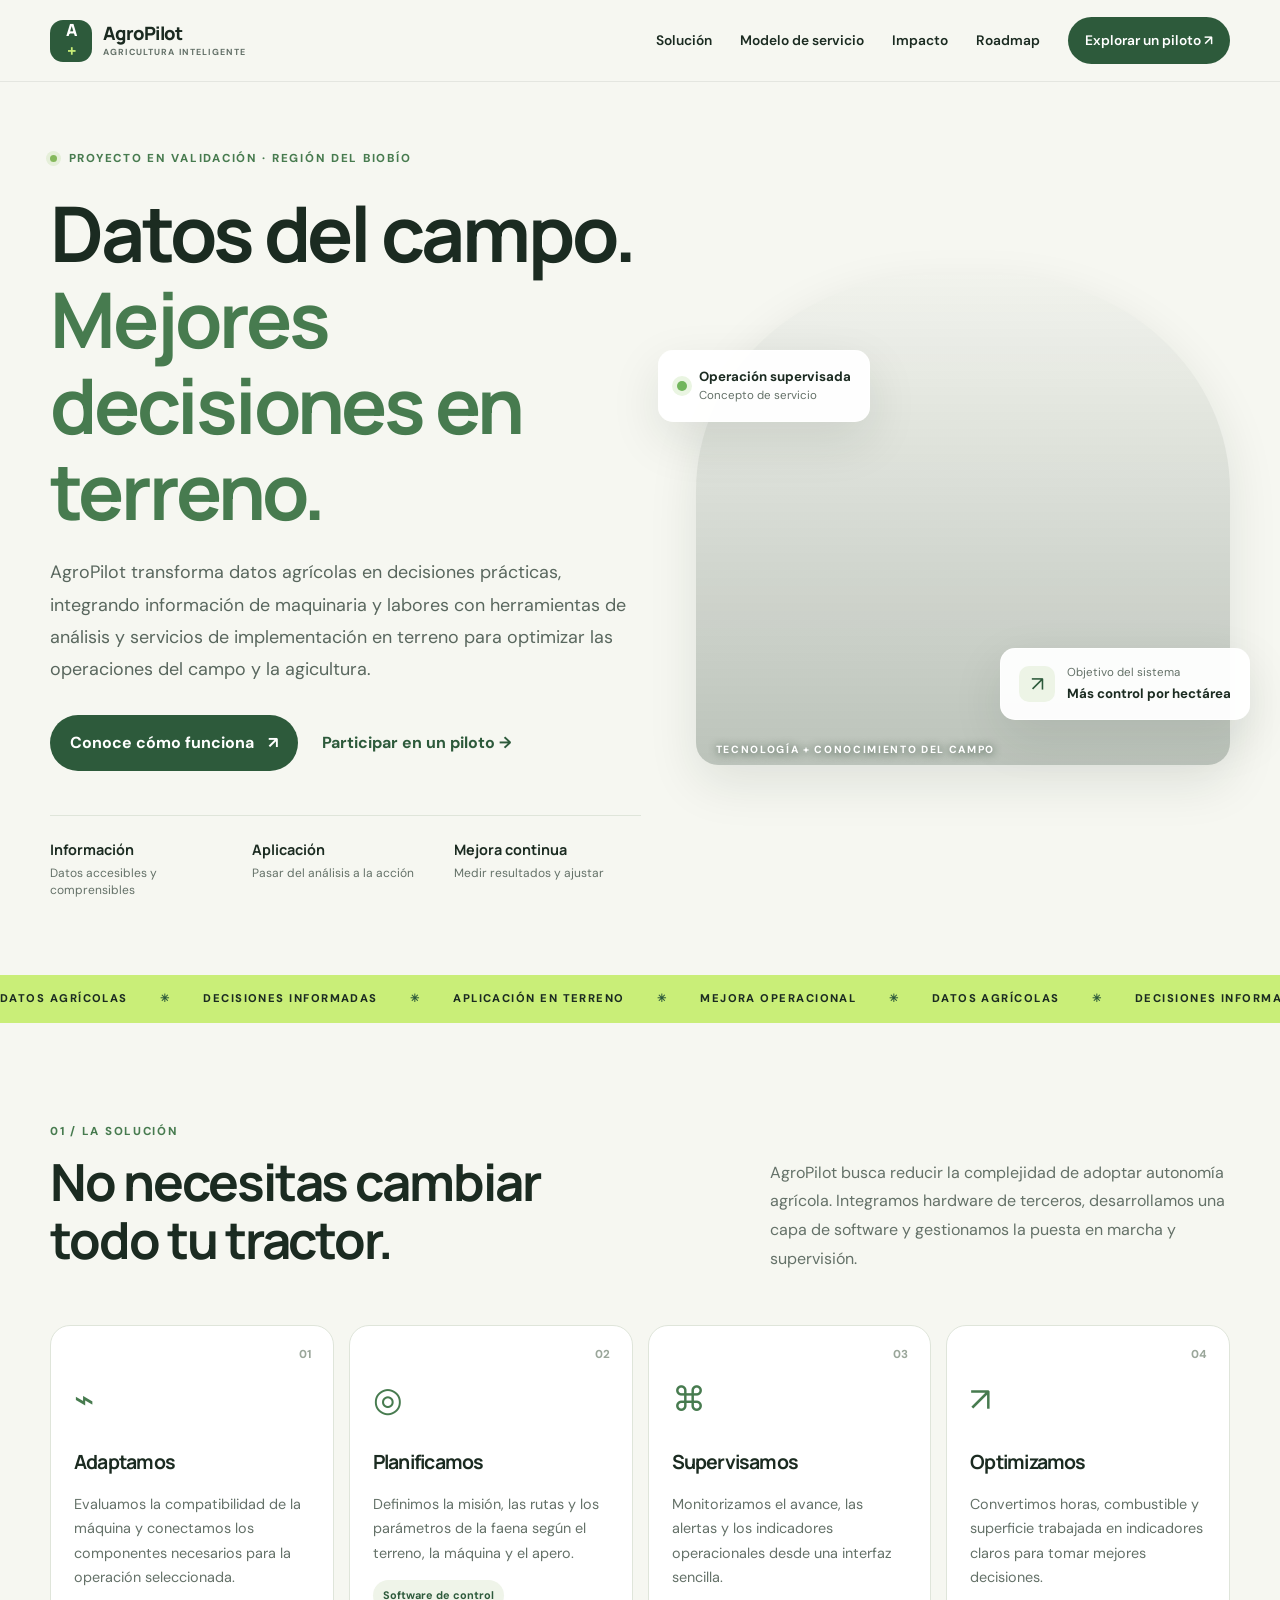
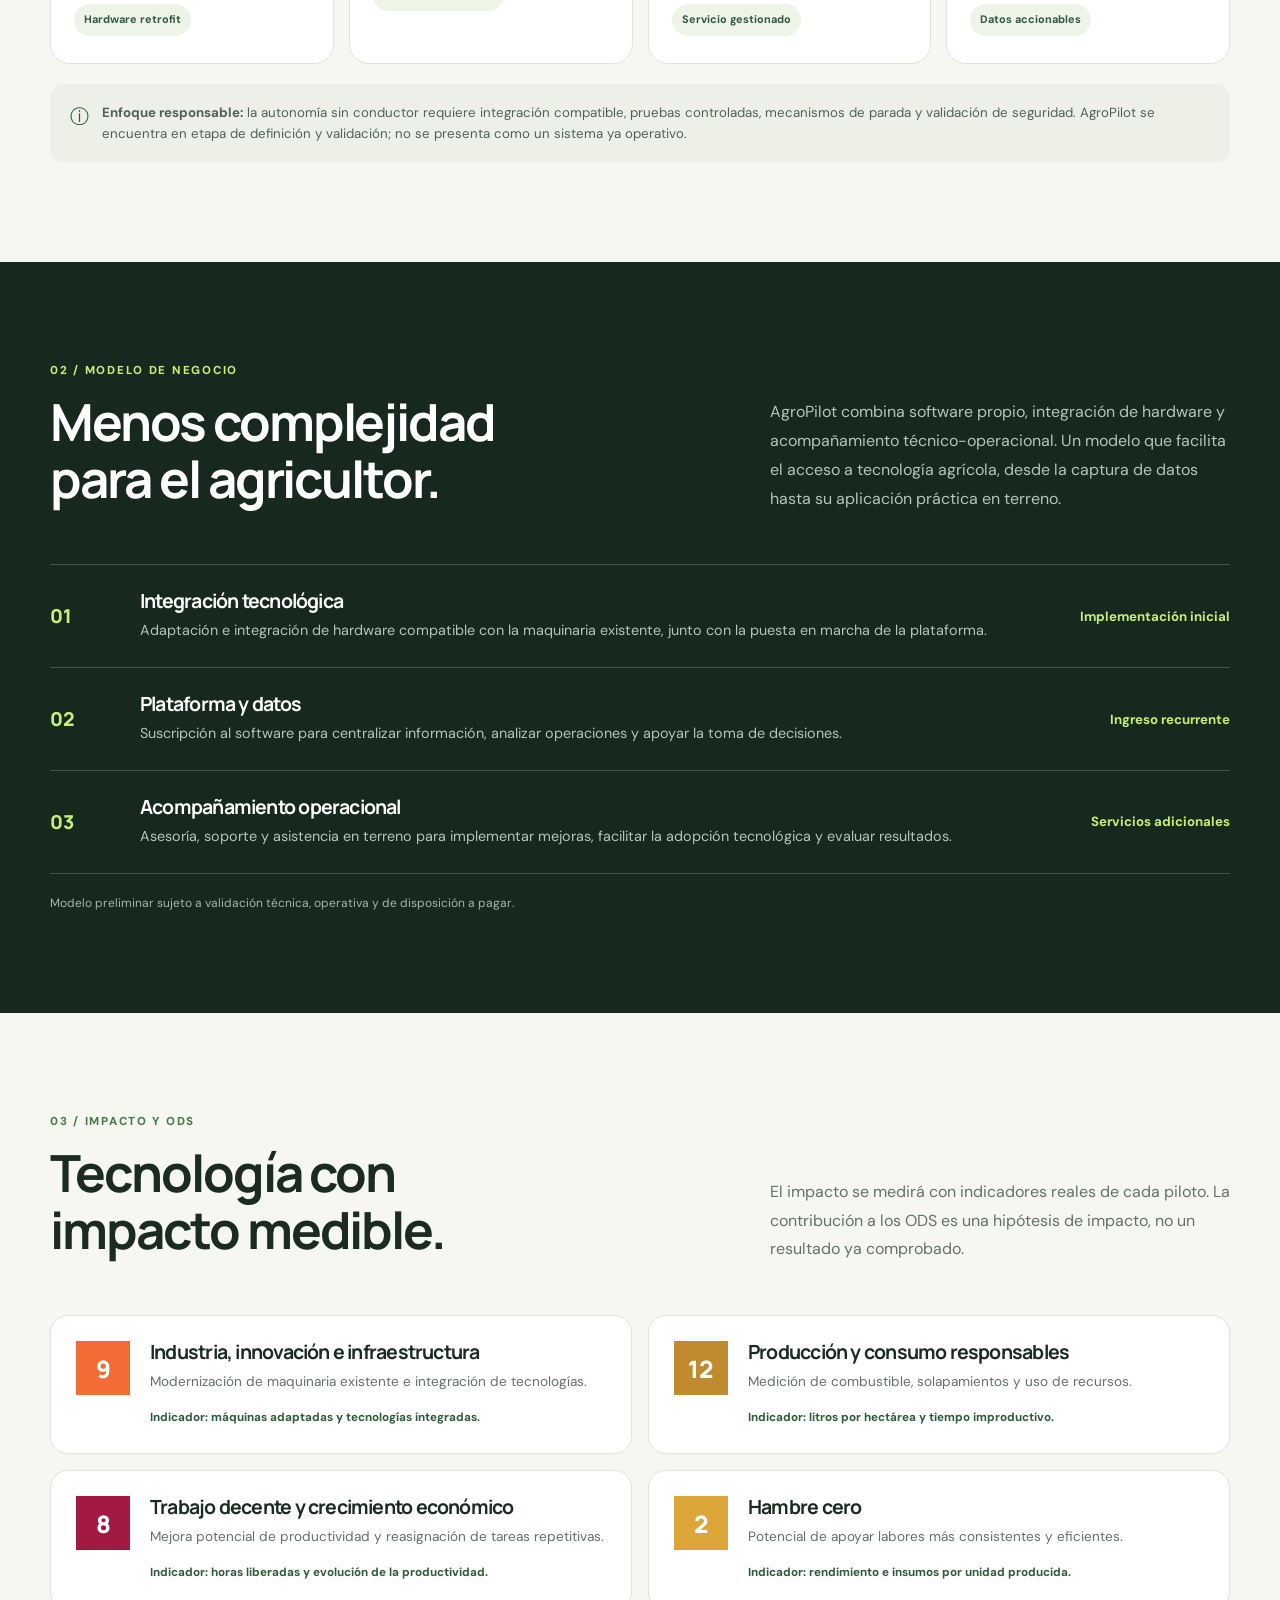
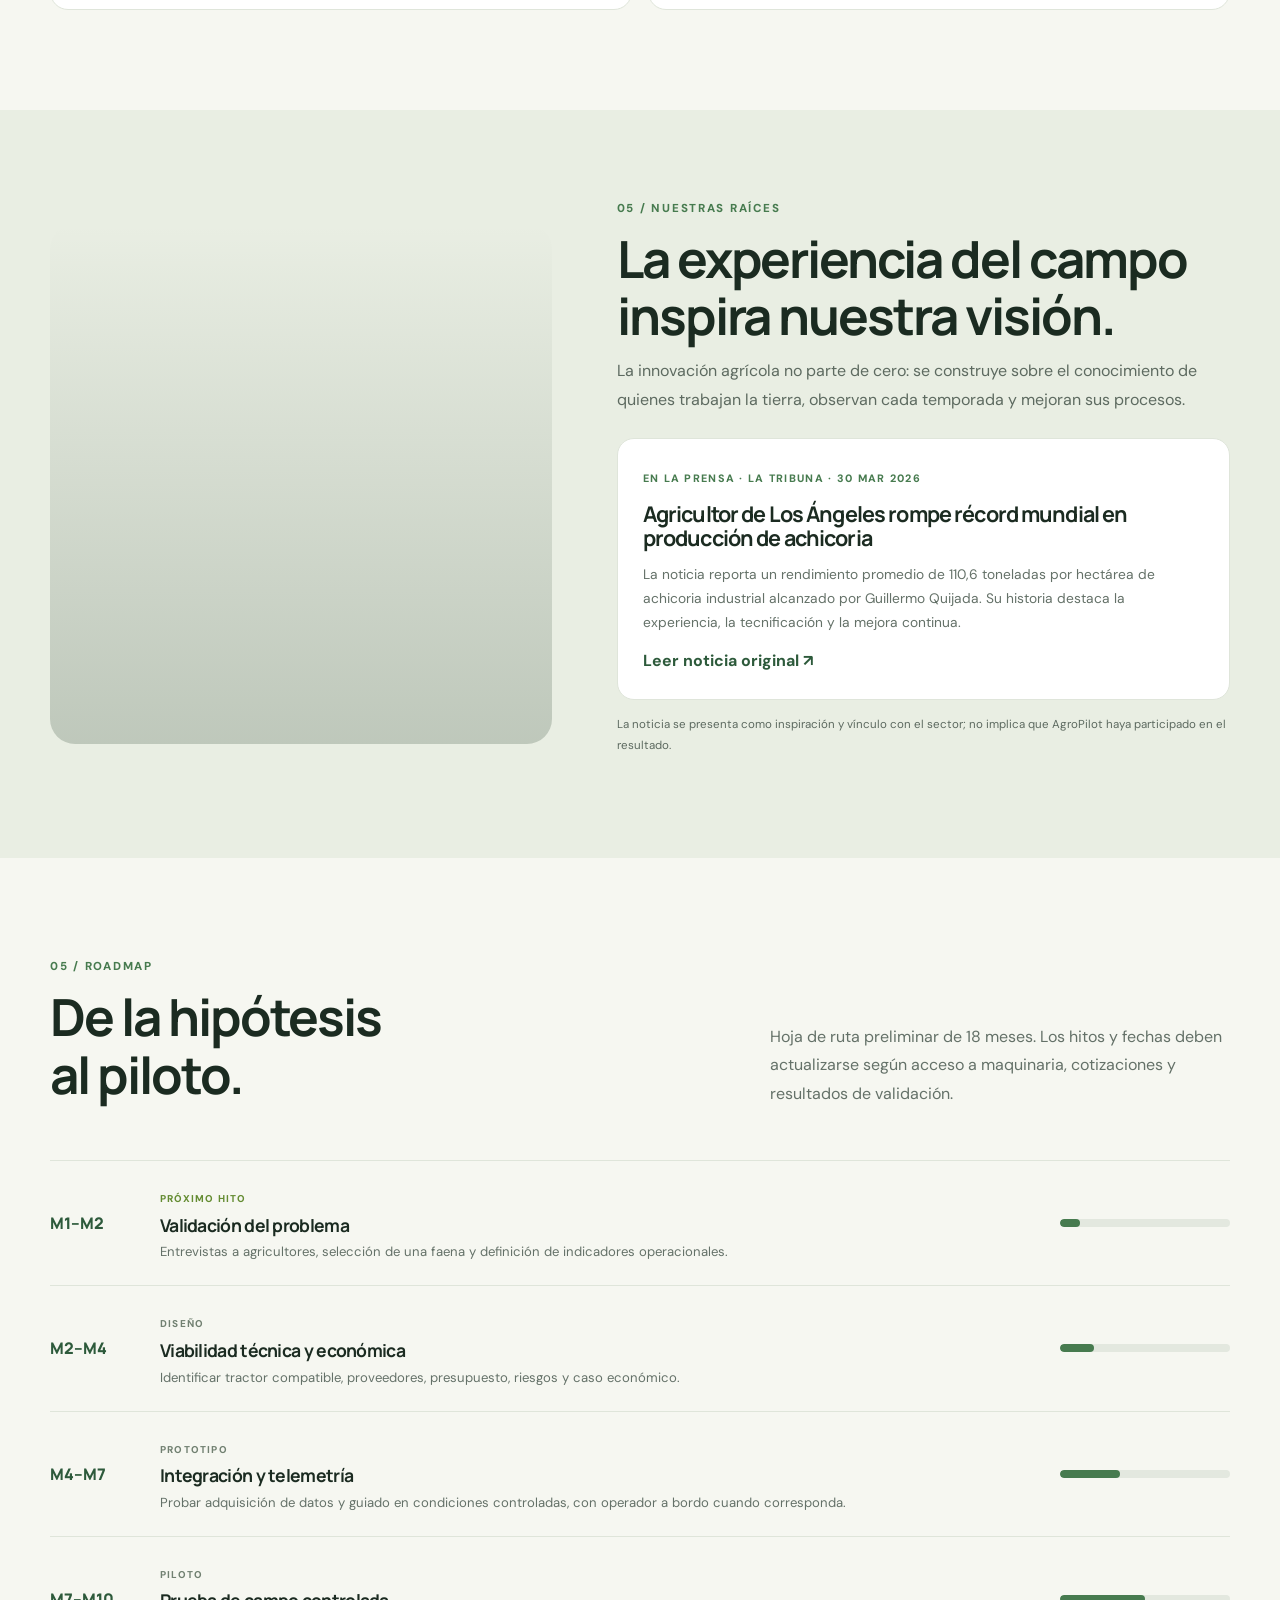
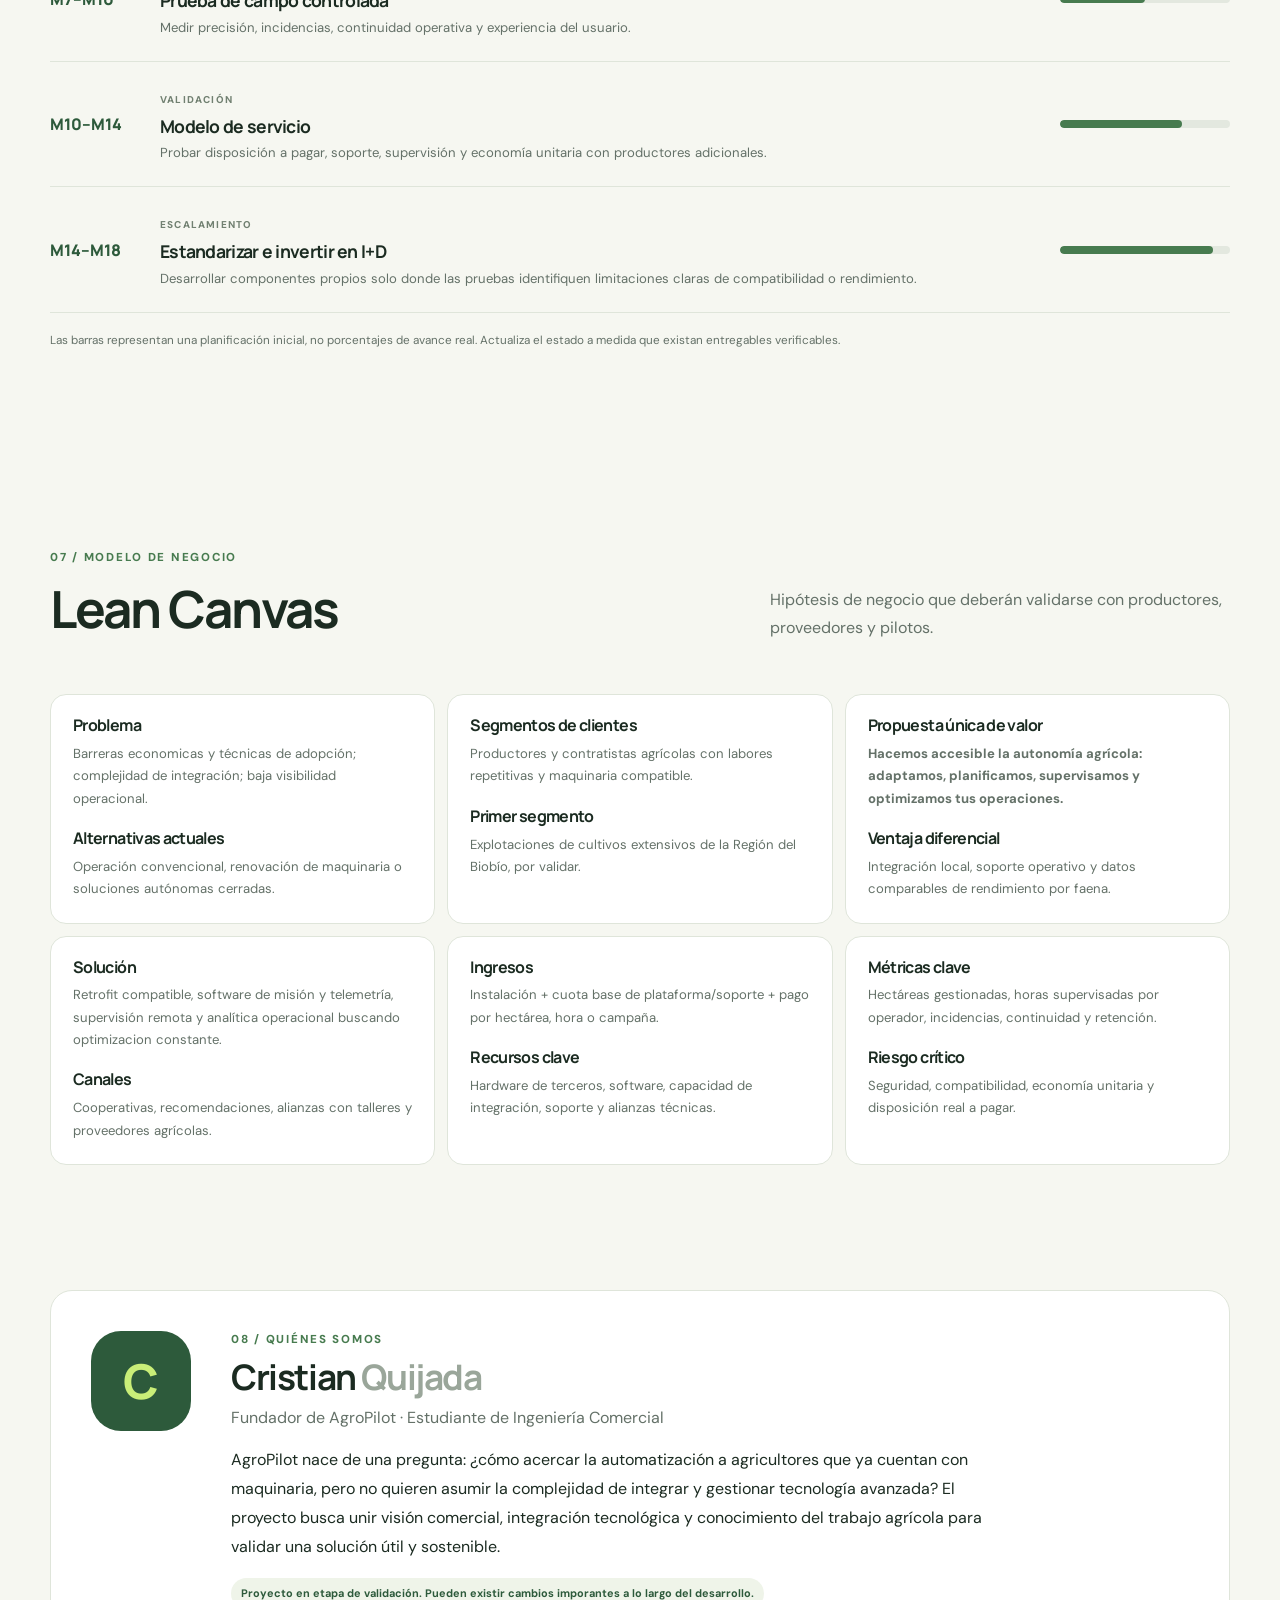
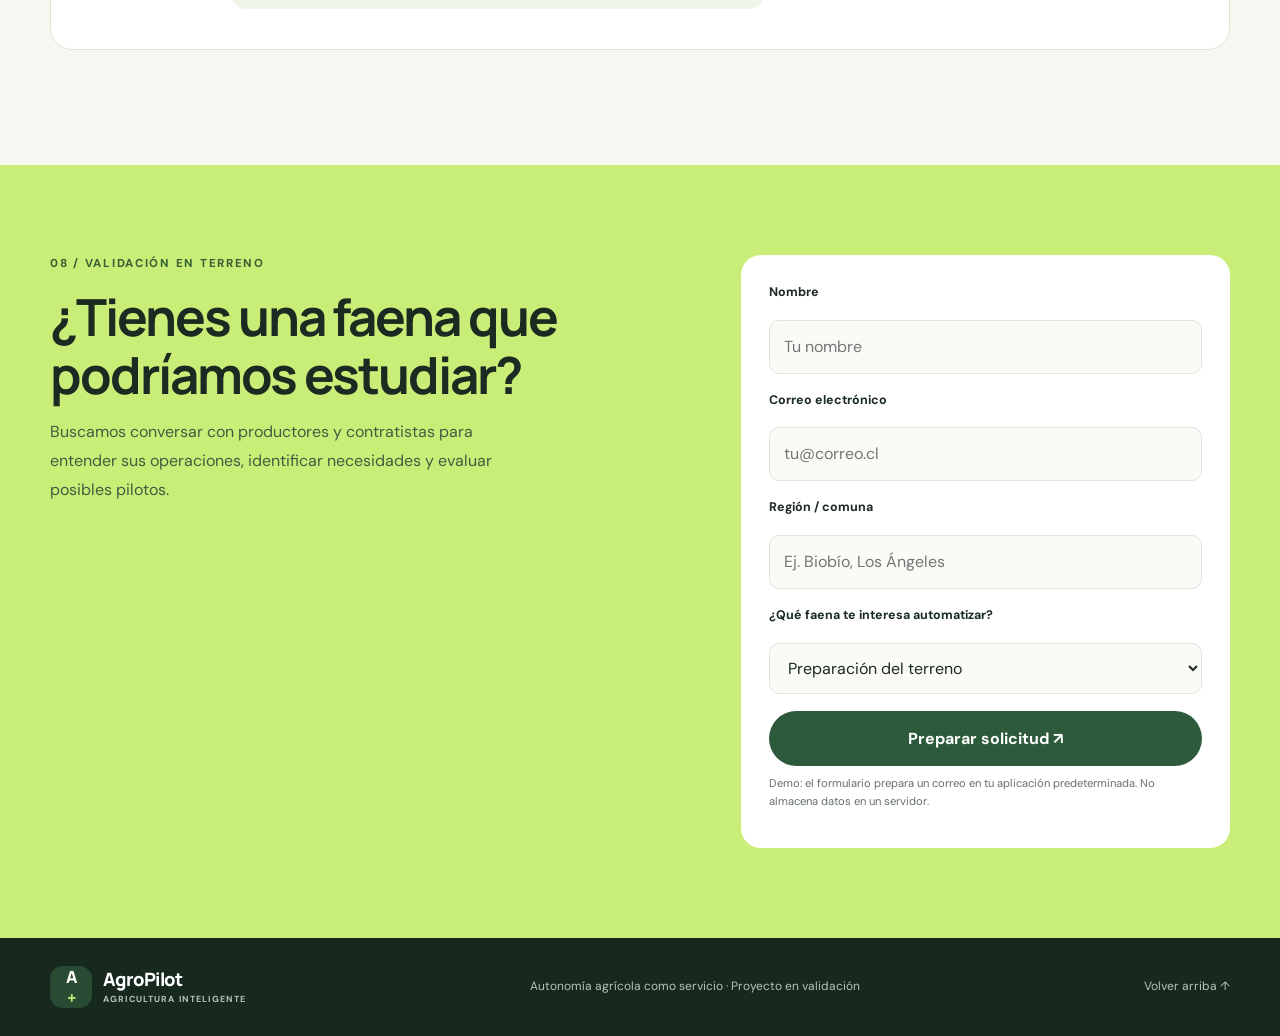
==== commit e7a84120: "Update index.html" ====
--- a/index.html
+++ b/index.html
@@ -137,10 +137,10 @@
         <p>Hipótesis de negocio que deberán validarse con productores, proveedores y pilotos.</p>
       </div>
       <div class="lean-canvas">
-        <article><h3>Problema</h3><p>Barreras técnicas de adopción; complejidad de integración; baja visibilidad operacional.</p><h3>Alternativas actuales</h3><p>Operación convencional, renovación de maquinaria o soluciones autónomas cerradas.</p></article>
+        <article><h3>Problema</h3><p>Barreras economicas y técnicas de adopción; complejidad de integración; baja visibilidad operacional.</p><h3>Alternativas actuales</h3><p>Operación convencional, renovación de maquinaria o soluciones autónomas cerradas.</p></article>
         <article><h3>Segmentos de clientes</h3><p>Productores y contratistas agrícolas con labores repetitivas y maquinaria compatible.</p><h3>Primer segmento</h3><p>Explotaciones de cultivos extensivos de la Región del Biobío, por validar.</p></article>
         <article><h3>Propuesta única de valor</h3><p><b>Hacemos accesible la autonomía agrícola: adaptamos, planificamos, supervisamos y optimizamos tus operaciones.</b></p><h3>Ventaja diferencial</h3><p>Integración local, soporte operativo y datos comparables de rendimiento por faena.</p></article>
-        <article><h3>Solución</h3><p>Retrofit compatible, software de misión y telemetría, supervisión remota y analítica operacional.</p><h3>Canales</h3><p>Cooperativas, recomendaciones, alianzas con talleres y proveedores agrícolas.</p></article>
+        <article><h3>Solución</h3><p>Retrofit compatible, software de misión y telemetría, supervisión remota y analítica operacional buscando optimizacion constante.</p><h3>Canales</h3><p>Cooperativas, recomendaciones, alianzas con talleres y proveedores agrícolas.</p></article>
         <article><h3>Ingresos</h3><p>Instalación + cuota base de plataforma/soporte + pago por hectárea, hora o campaña.</p><h3>Recursos clave</h3><p>Hardware de terceros, software, capacidad de integración, soporte y alianzas técnicas.</p></article>
         <article><h3>Métricas clave</h3><p>Hectáreas gestionadas, horas supervisadas por operador, incidencias, continuidad y retención.</p><h3>Riesgo crítico</h3><p>Seguridad, compatibilidad, economía unitaria y disposición real a pagar.</p></article>
       </div>
@@ -154,7 +154,7 @@
           <h2>Cristian <span>Quijada</span></h2>
           <p>Fundador de AgroPilot · Estudiante de Ingeniería Comercial</p>
           <p class="founder-bio">AgroPilot nace de una pregunta: ¿cómo acercar la automatización a agricultores que ya cuentan con maquinaria, pero no quieren asumir la complejidad de integrar y gestionar tecnología avanzada? El proyecto busca unir visión comercial, integración tecnológica y conocimiento del trabajo agrícola para validar una solución útil y sostenible.</p>
-          <span class="tag">Proyecto en etapa de validación</span>
+          <span class="tag">Proyecto en etapa de validación. Pueden existir cambios imporantes a lo largo del desarrollo.</span>
         </div>
       </div>
       <p class="small-note"></p>
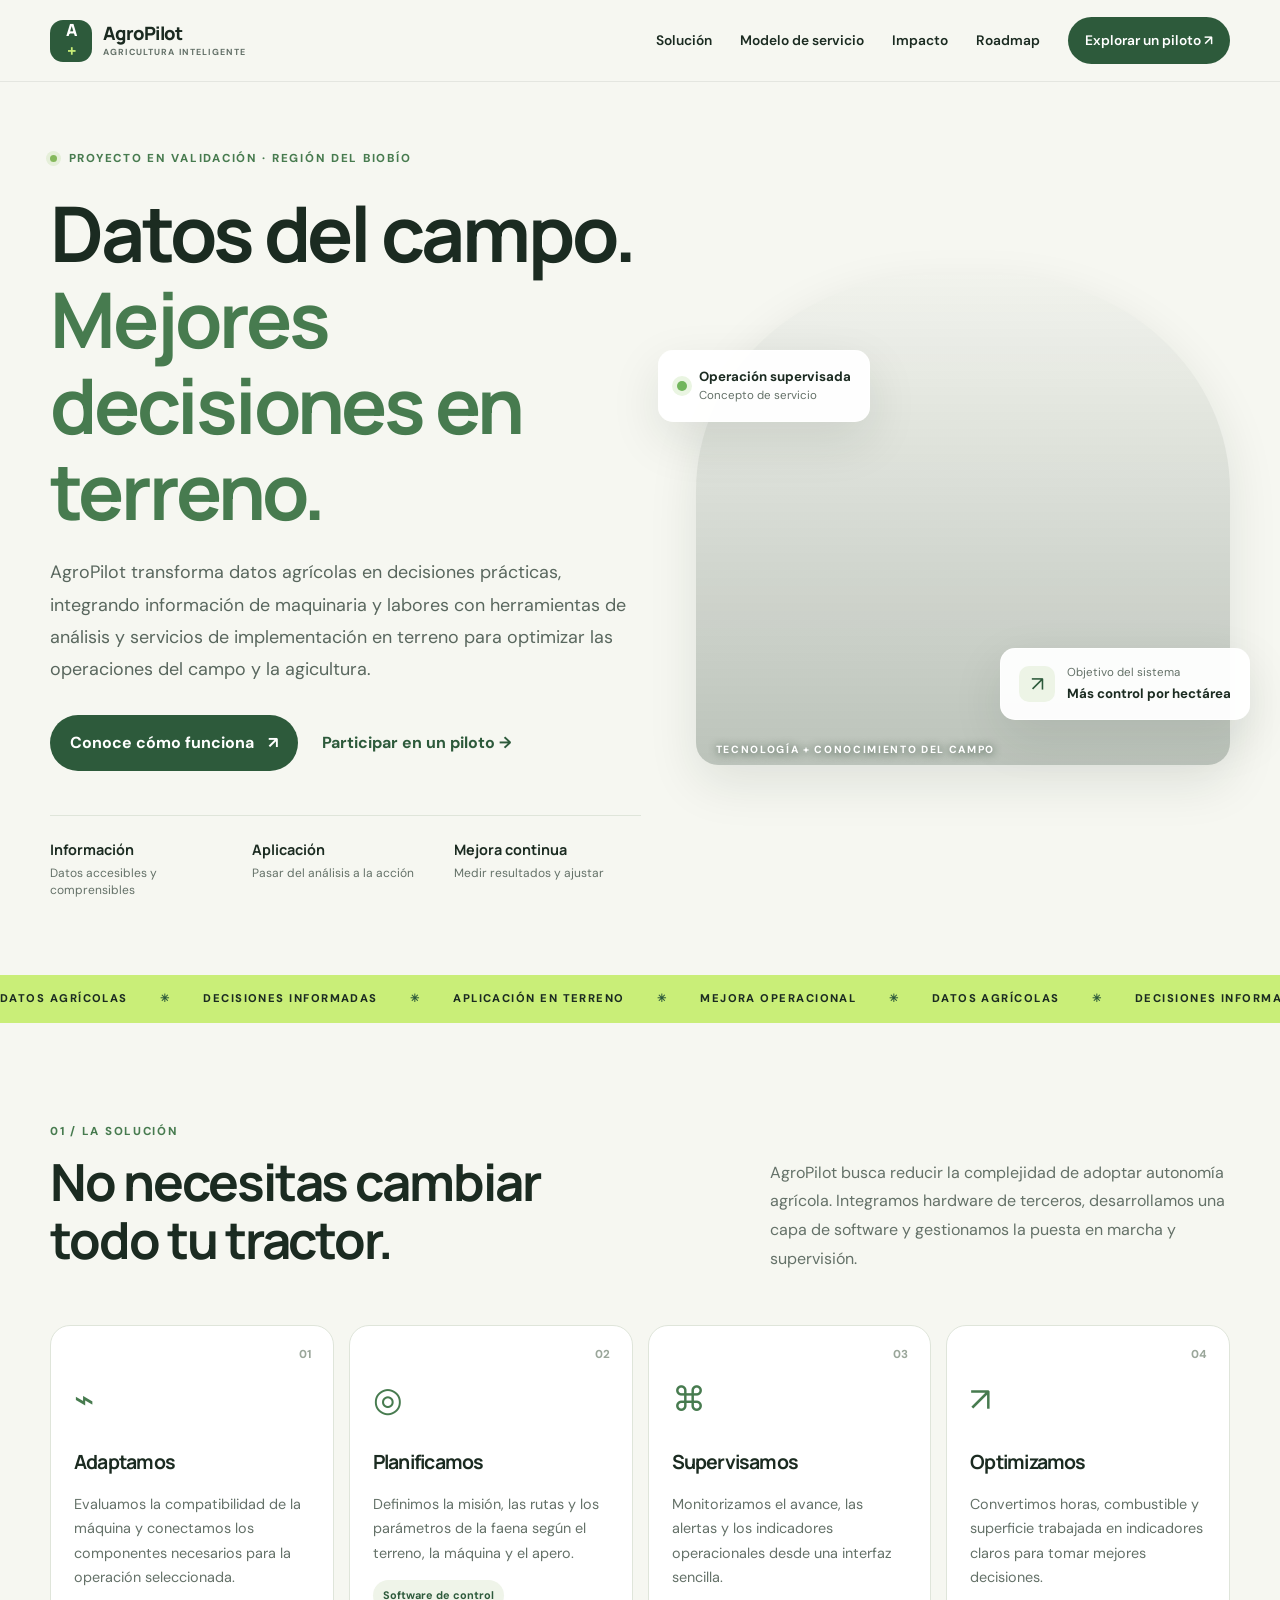
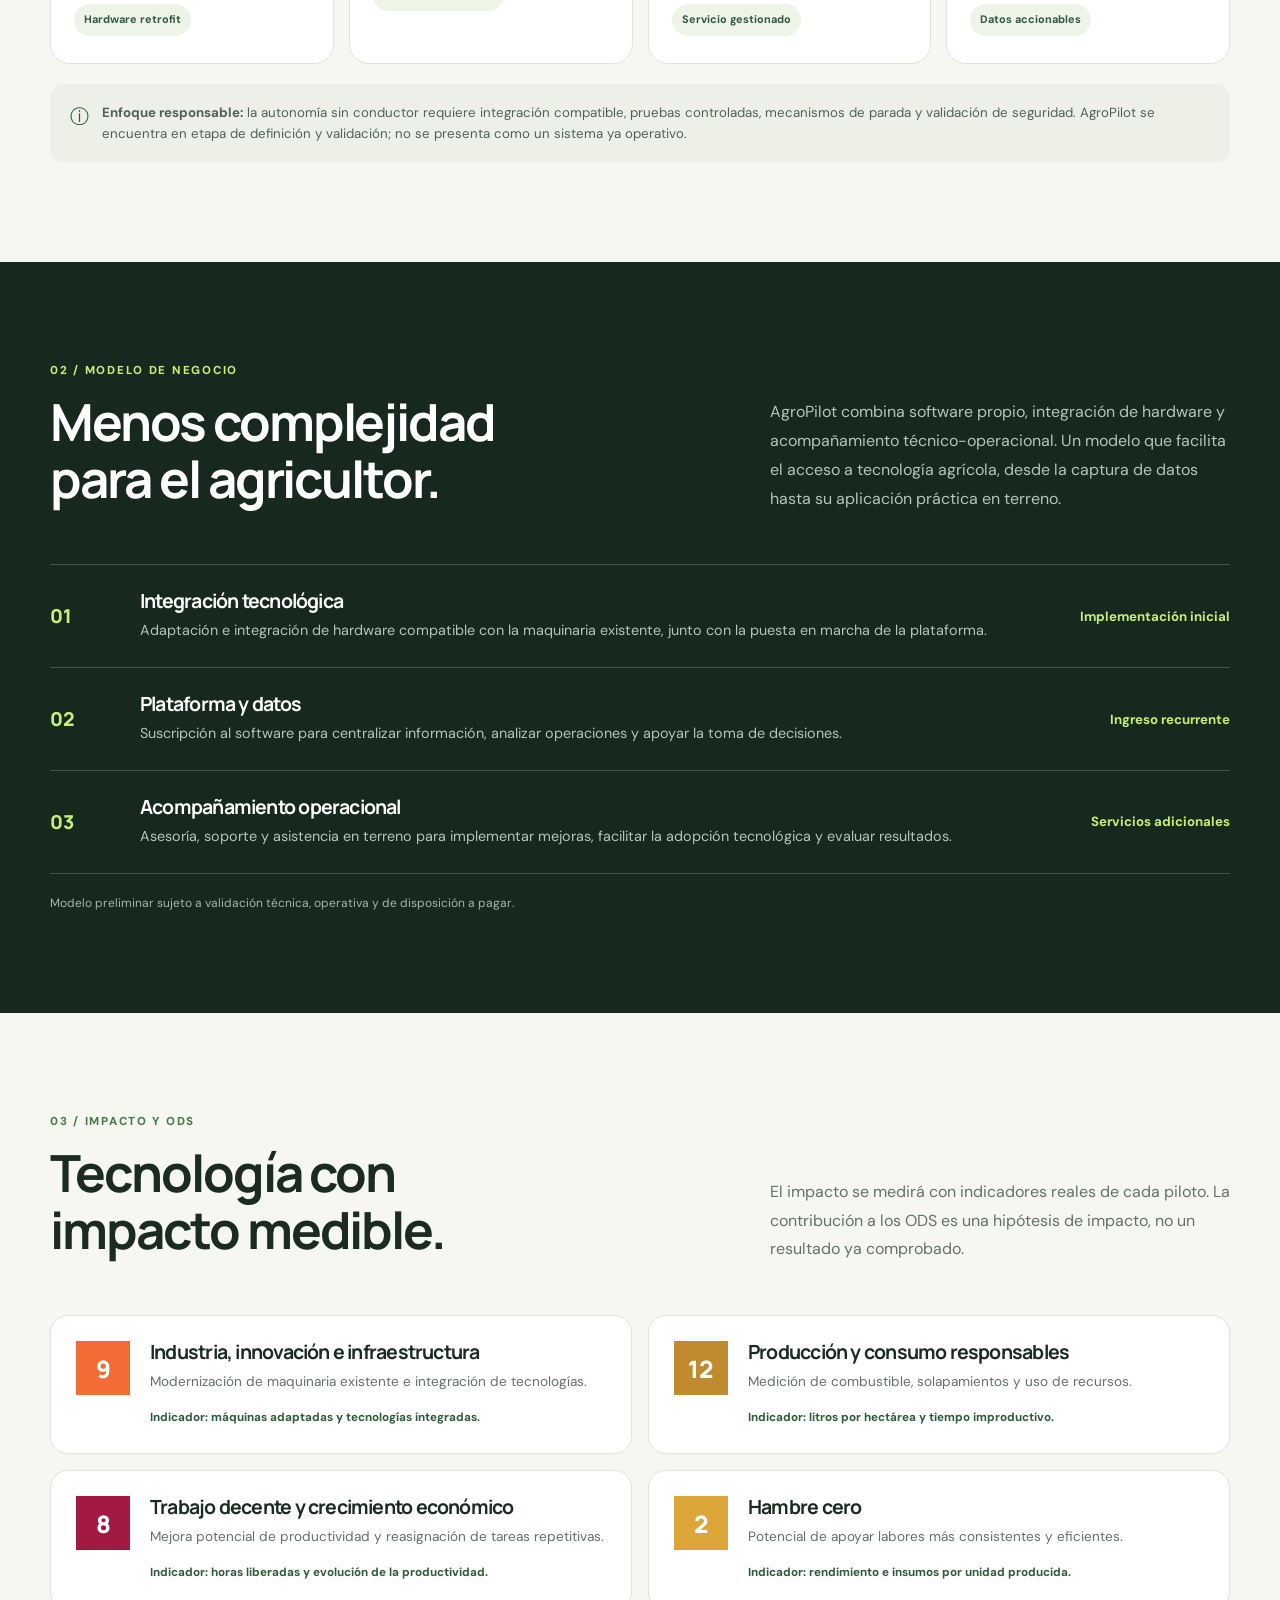
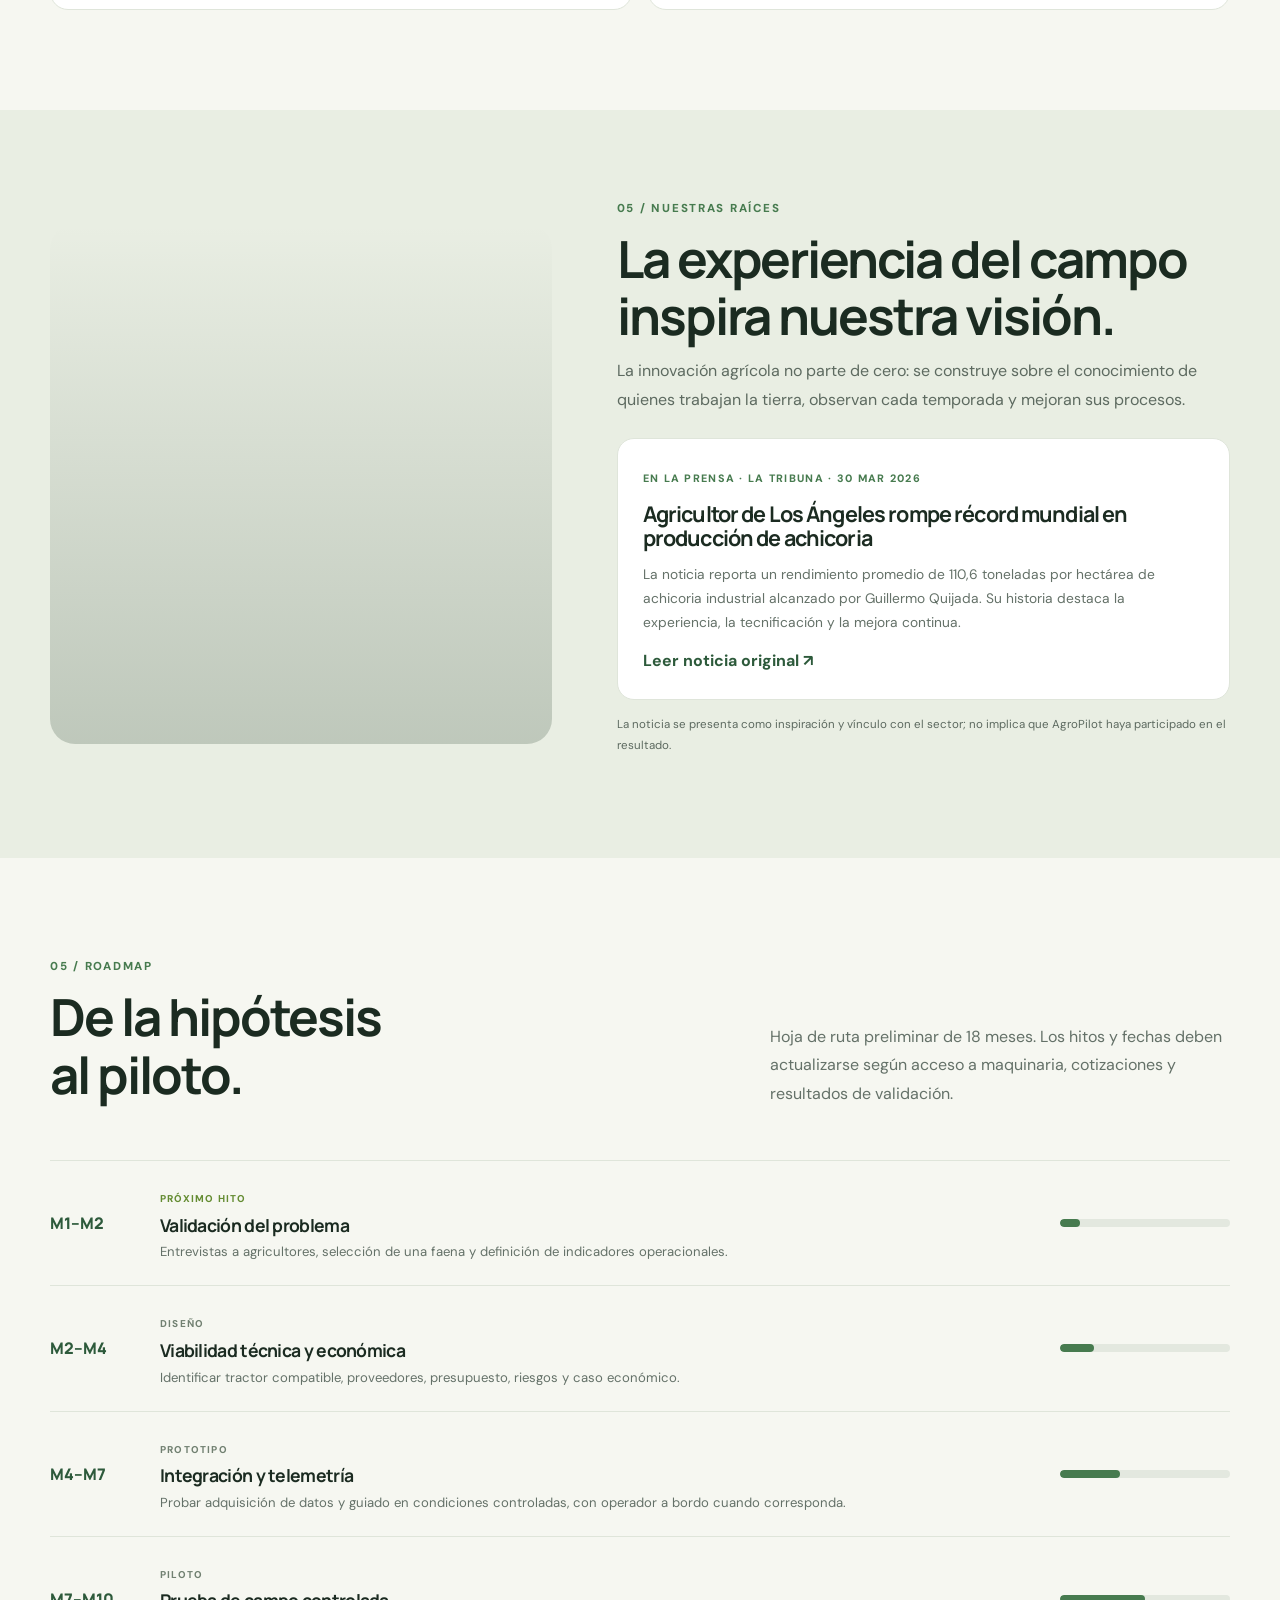
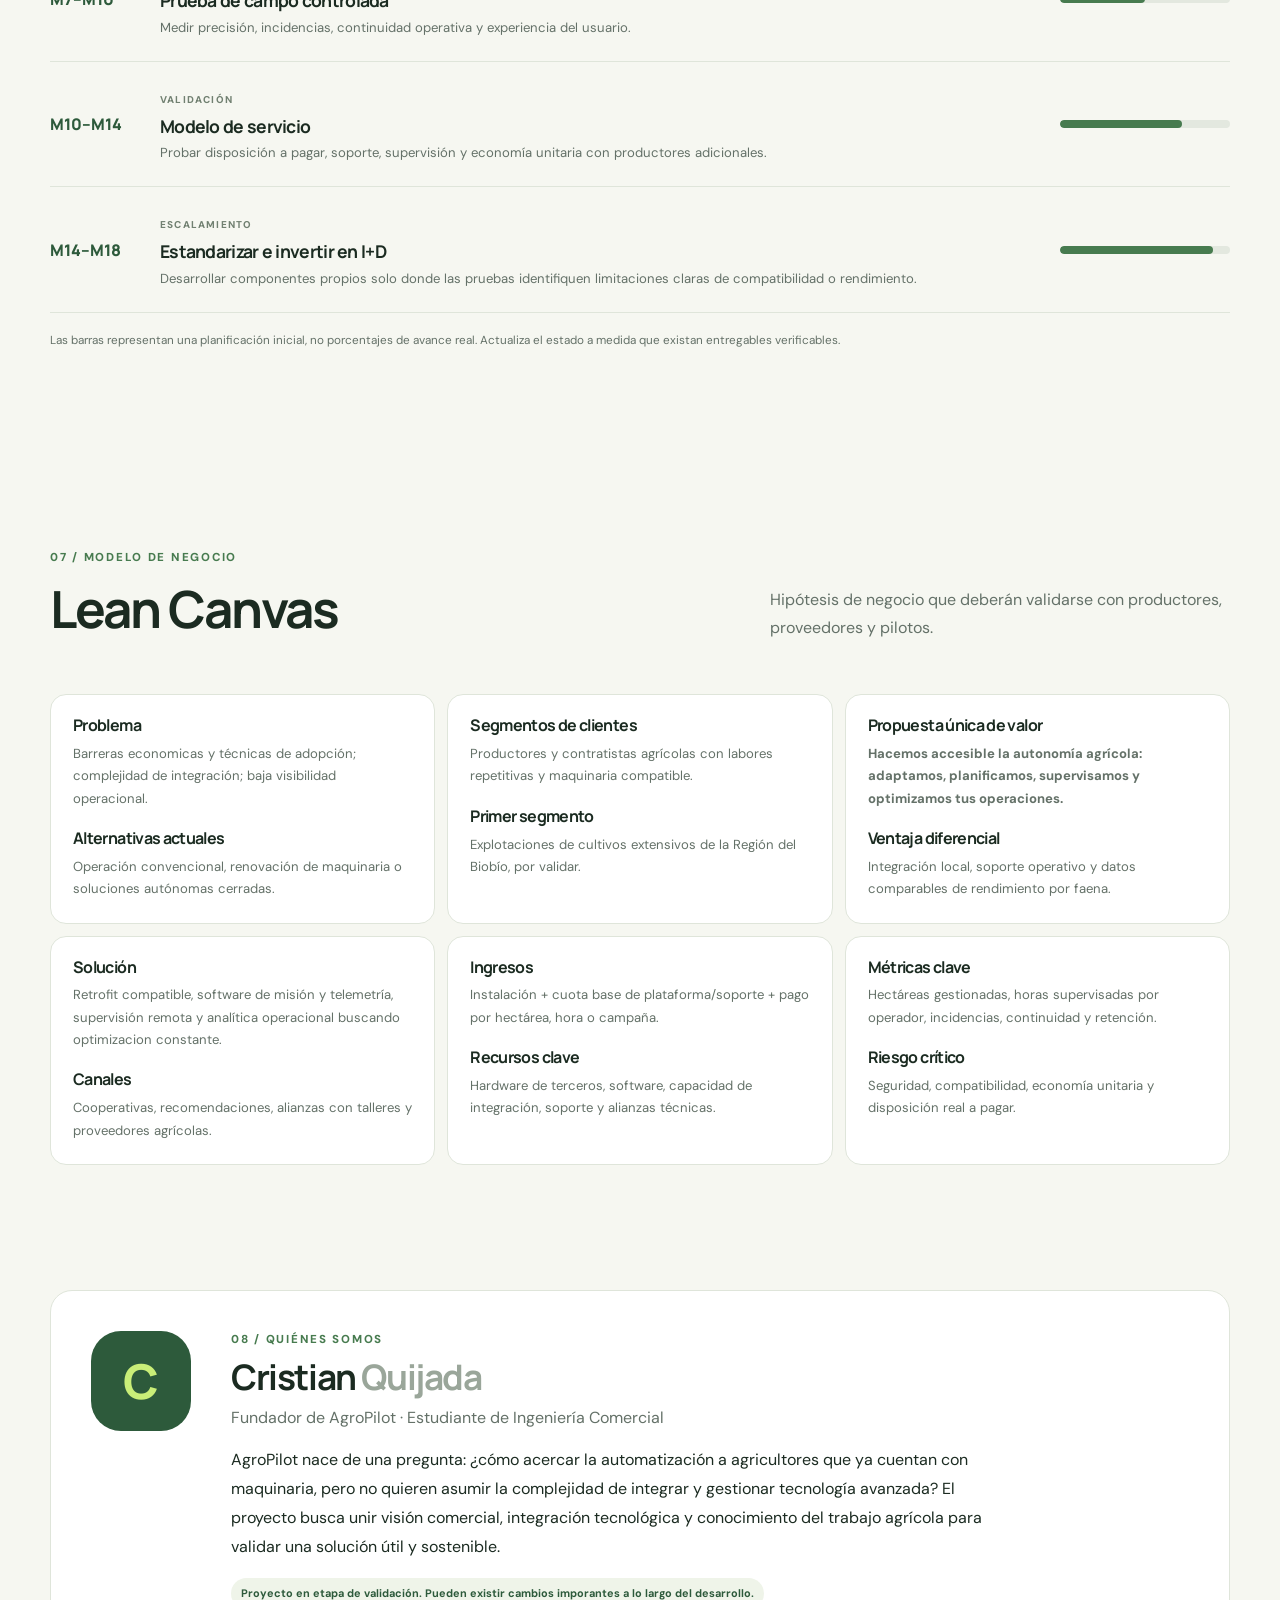
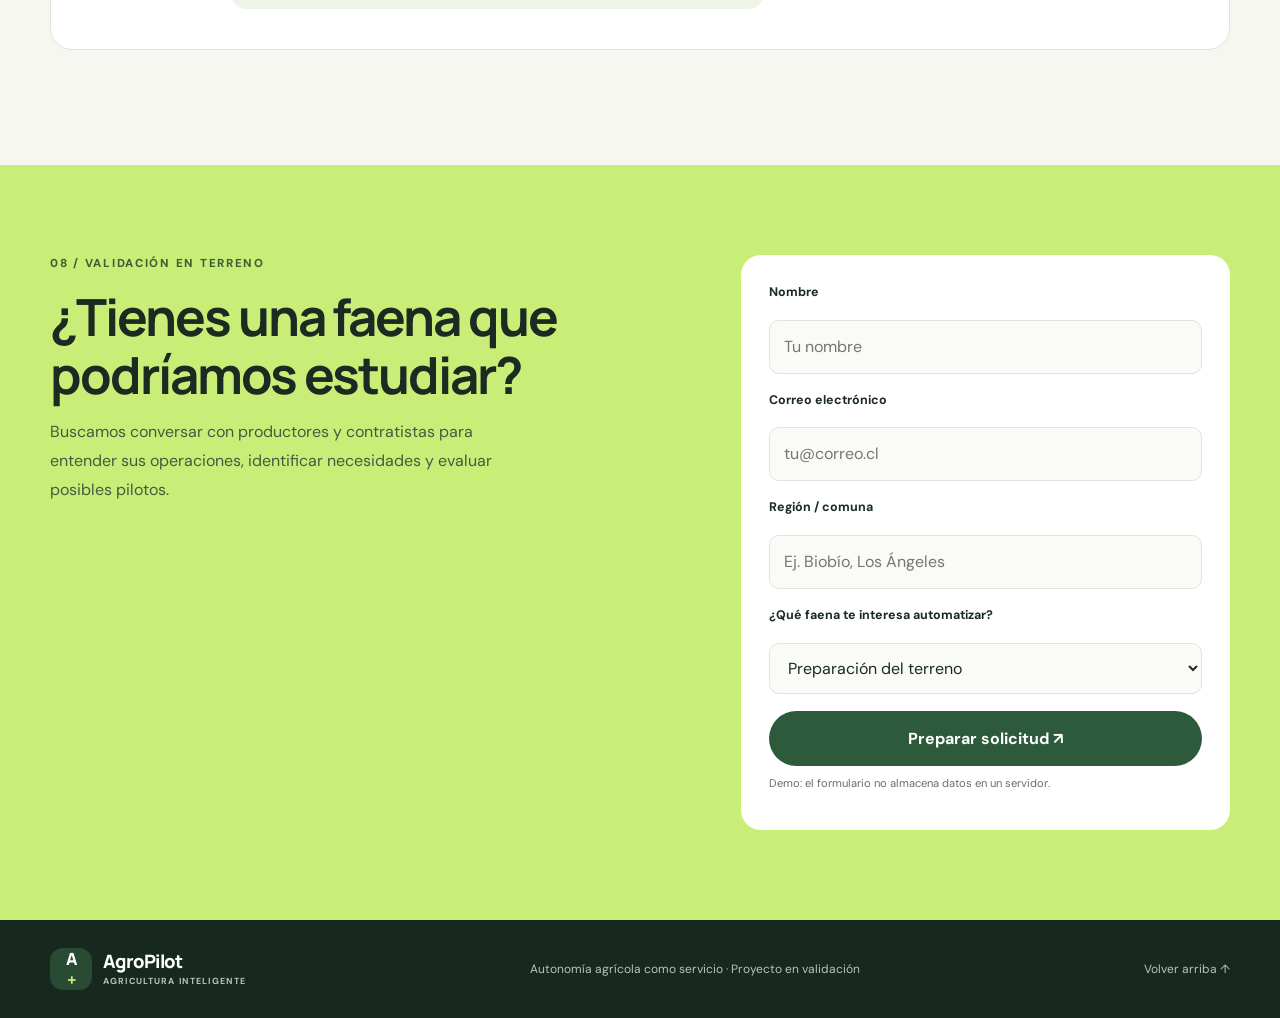
==== commit c86b6df0: "Update form note to clarify data storage" ====
--- a/index.html
+++ b/index.html
@@ -169,7 +169,7 @@
           <label for="region">Región / comuna</label><input id="region" name="region" placeholder="Ej. Biobío, Los Ángeles">
           <label for="operation">¿Qué faena te interesa automatizar?</label><select id="operation" name="operation"><option>Preparación del terreno</option><option>Rastrillado o siega</option><option>Siembra</option><option>Otra labor</option><option>Quiero conversar primero</option></select>
           <button class="button button-primary full-width" type="submit">Preparar solicitud ↗</button>
-          <p class="form-note">Demo: el formulario prepara un correo en tu aplicación predeterminada. No almacena datos en un servidor.</p>
+          <p class="form-note">Demo: el formulario no almacena datos en un servidor.</p>
           <div id="formMessage" class="form-message" role="status" aria-live="polite"></div>
         </form>
       </div>
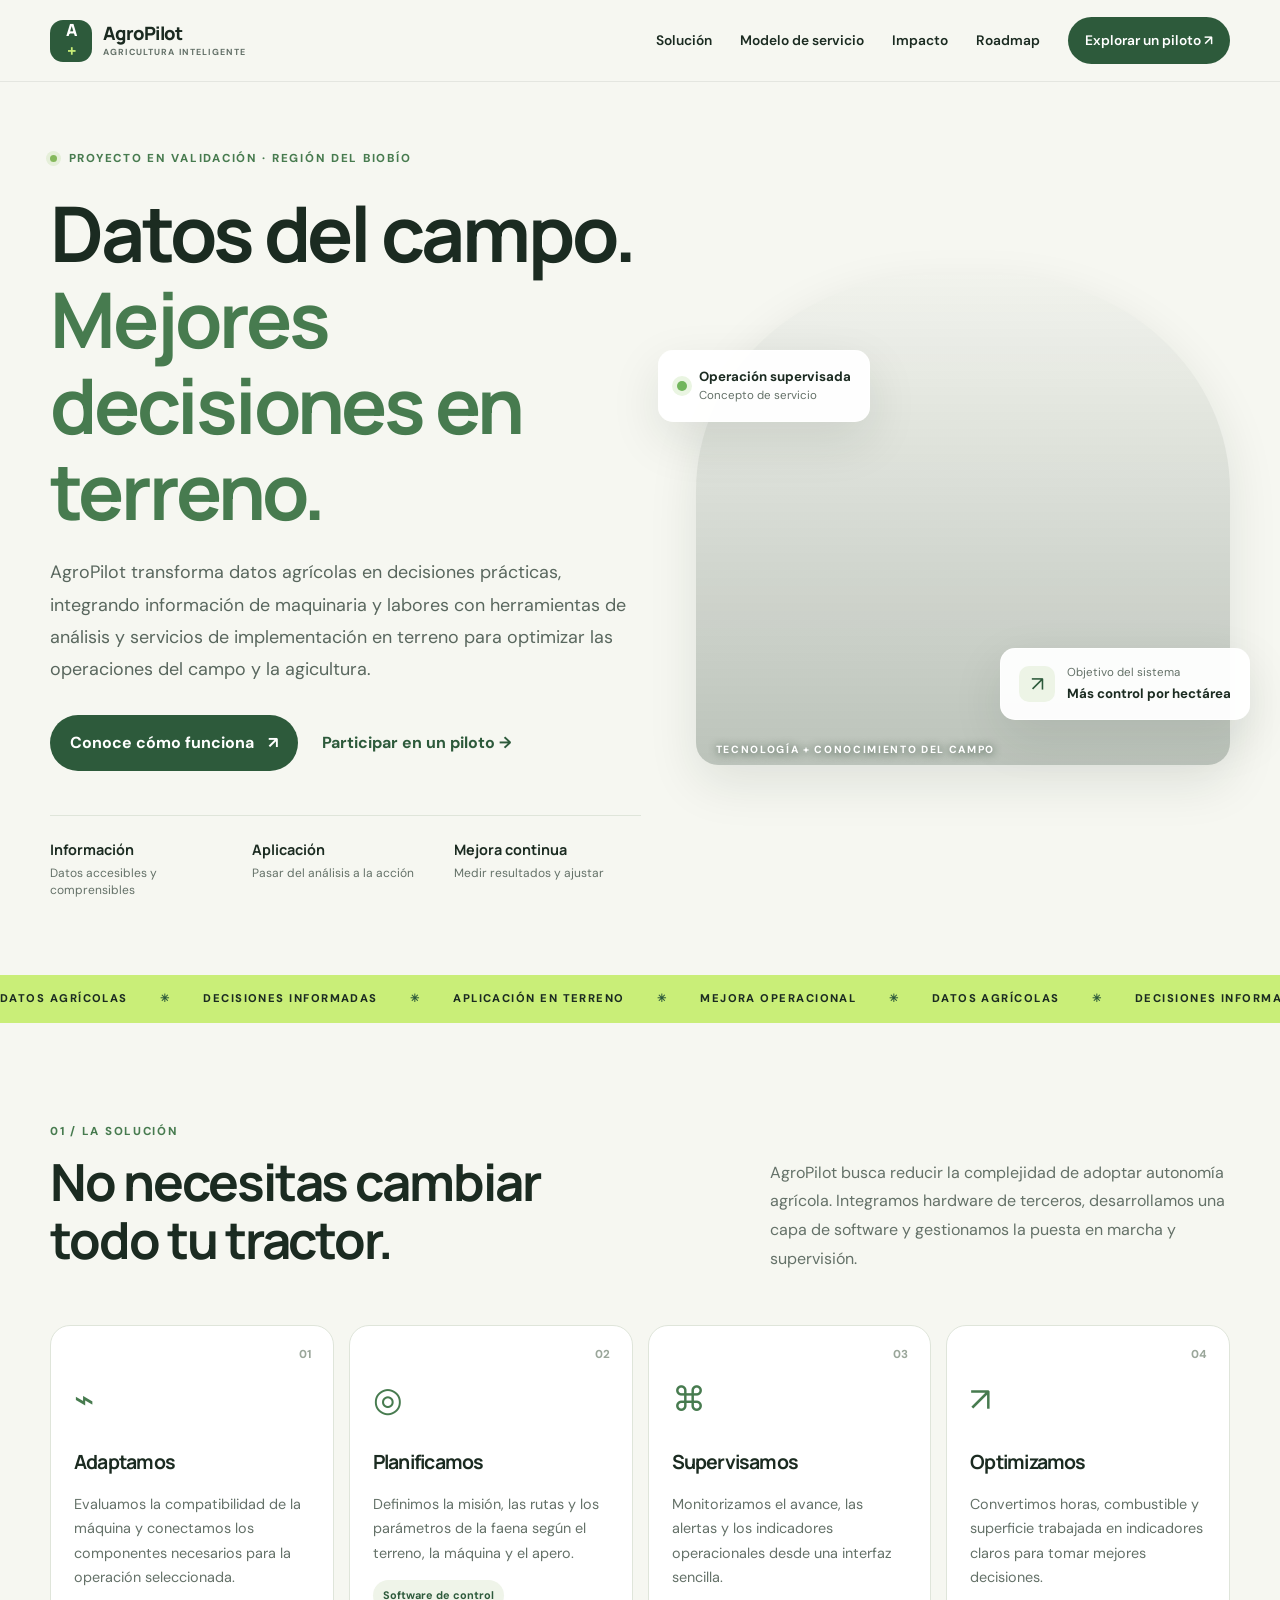
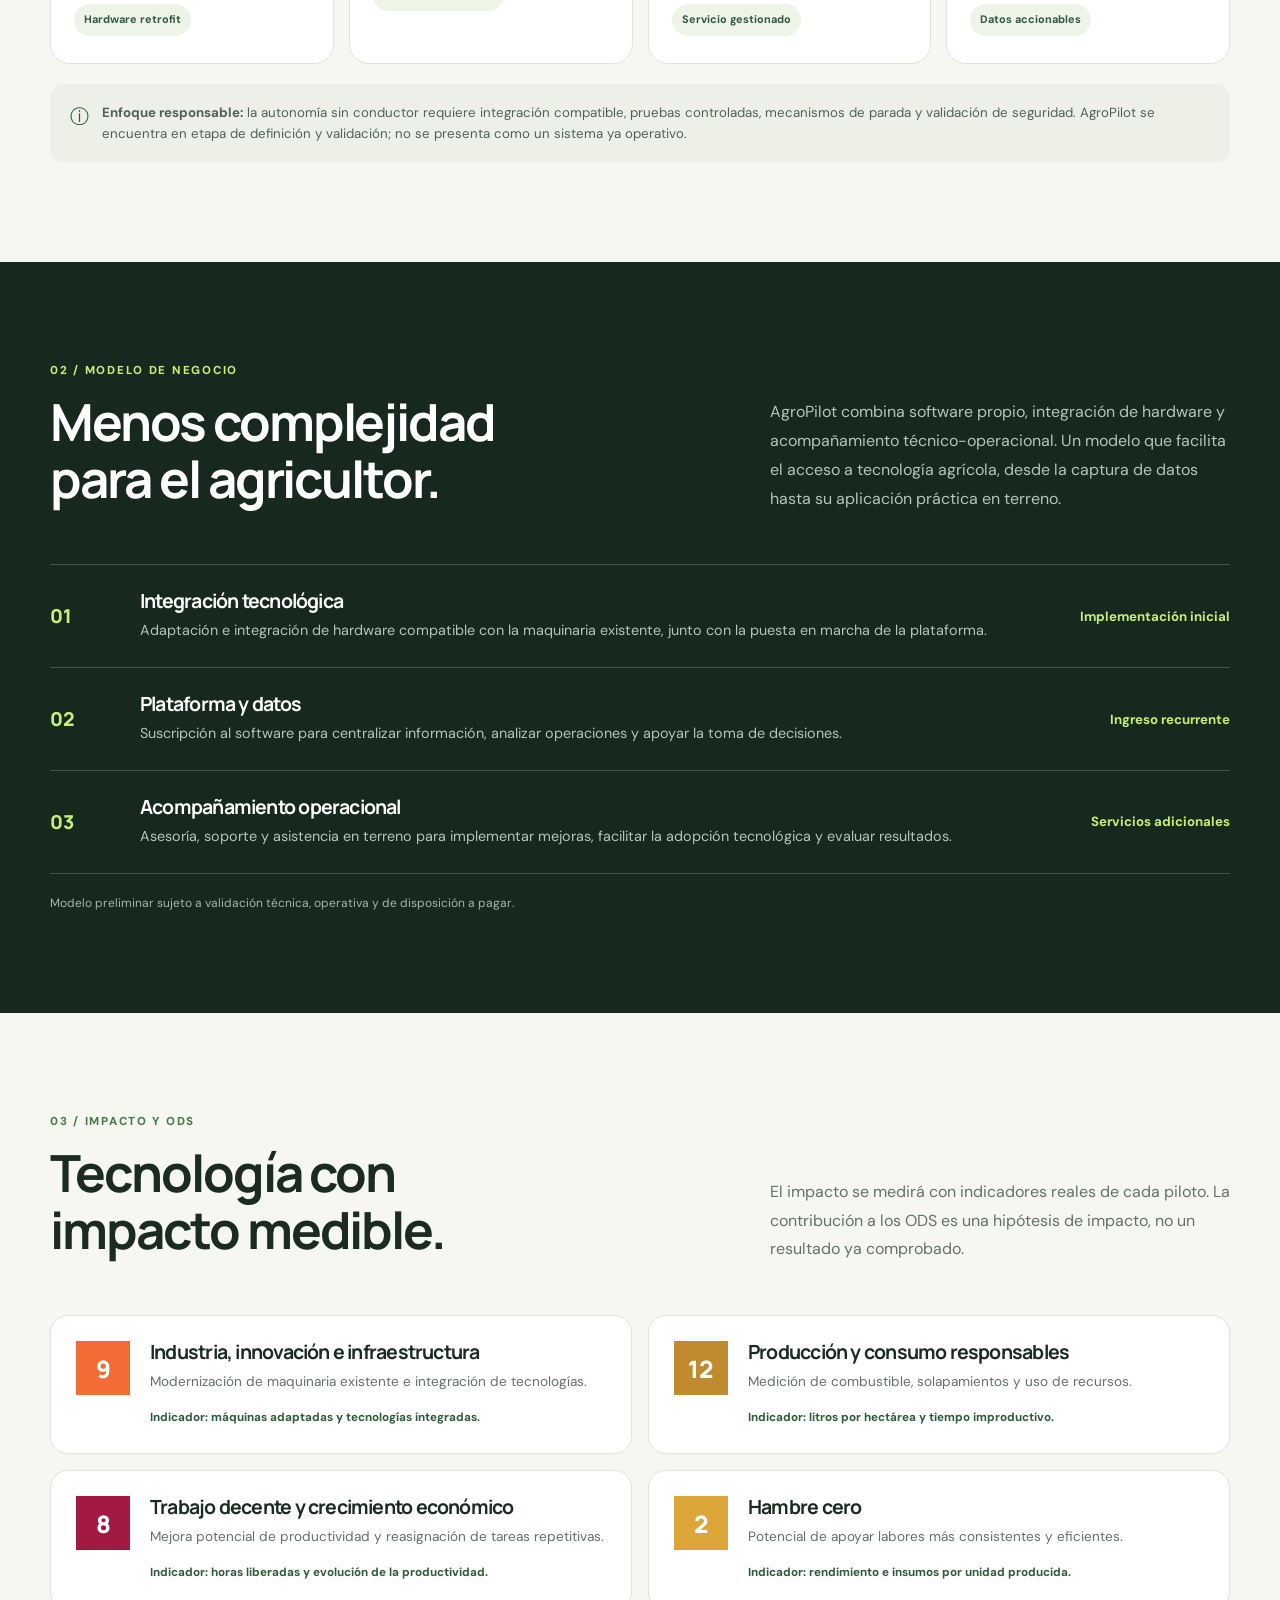
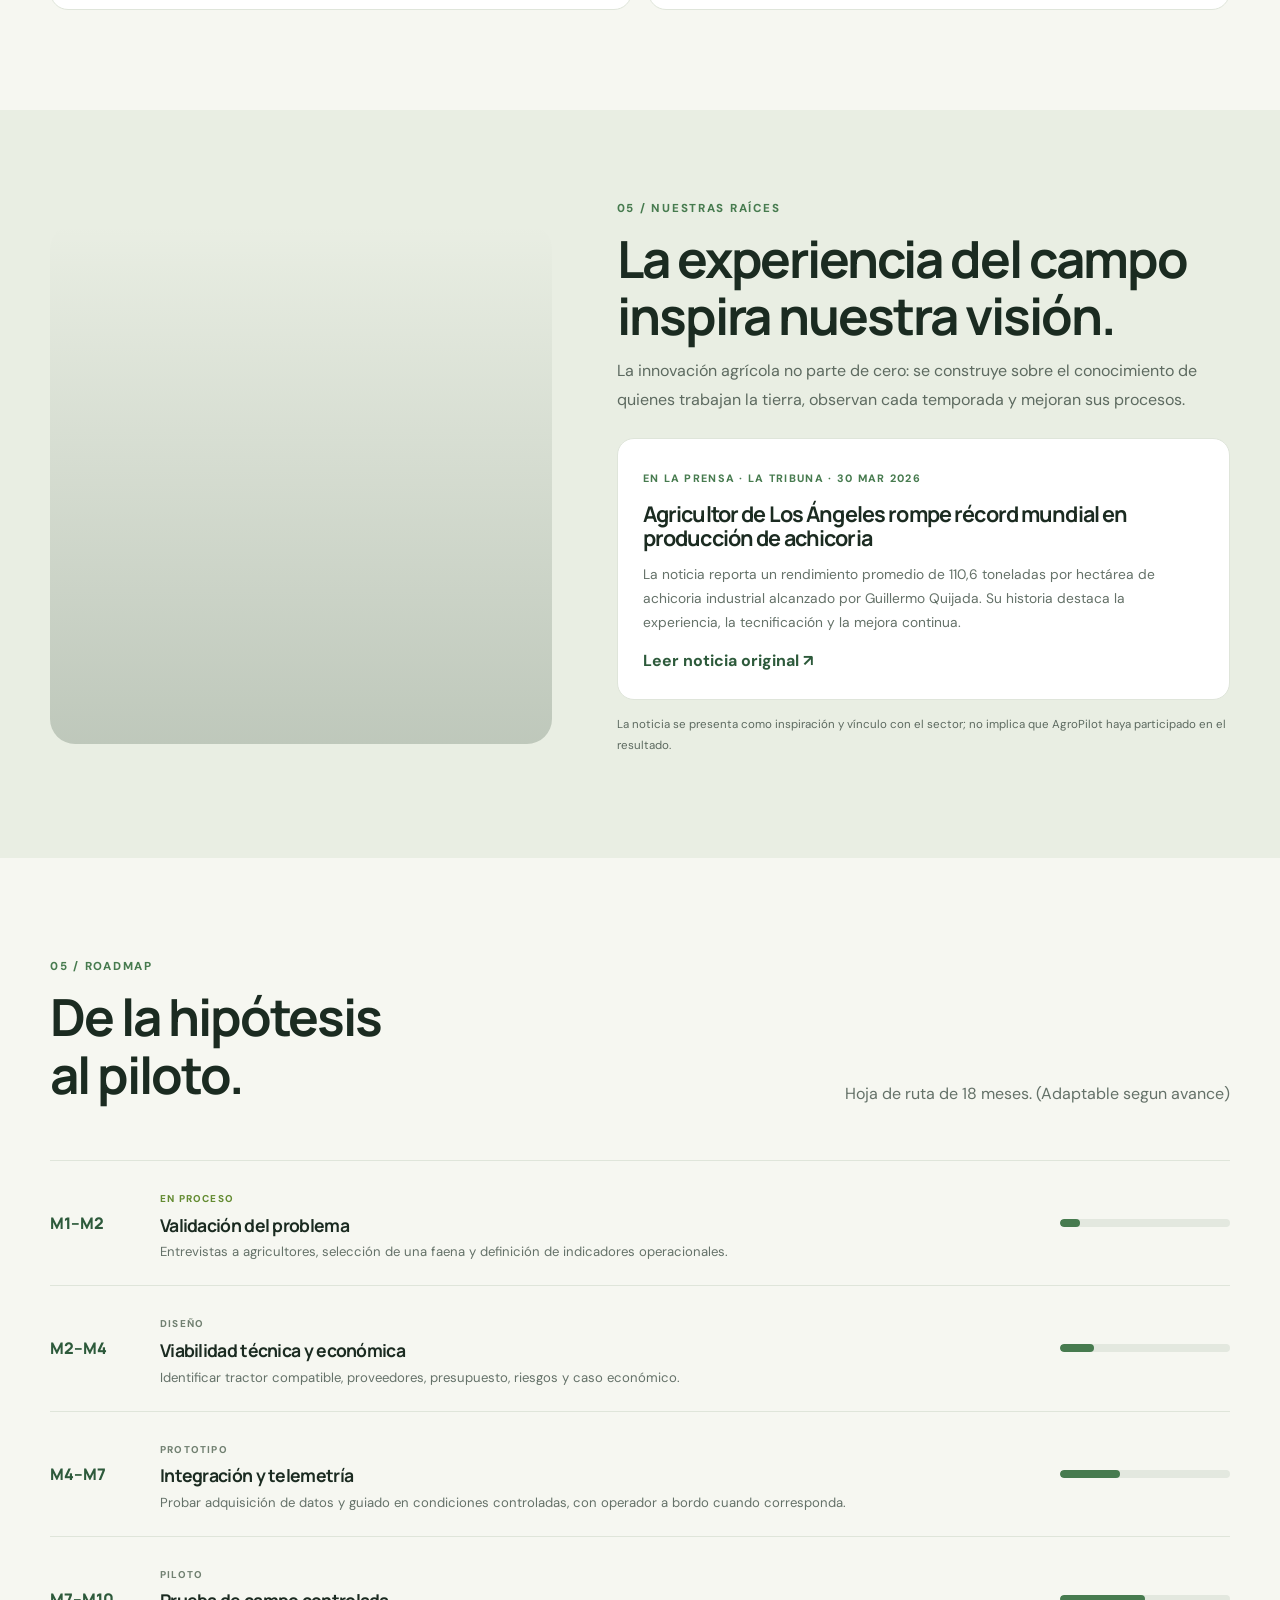
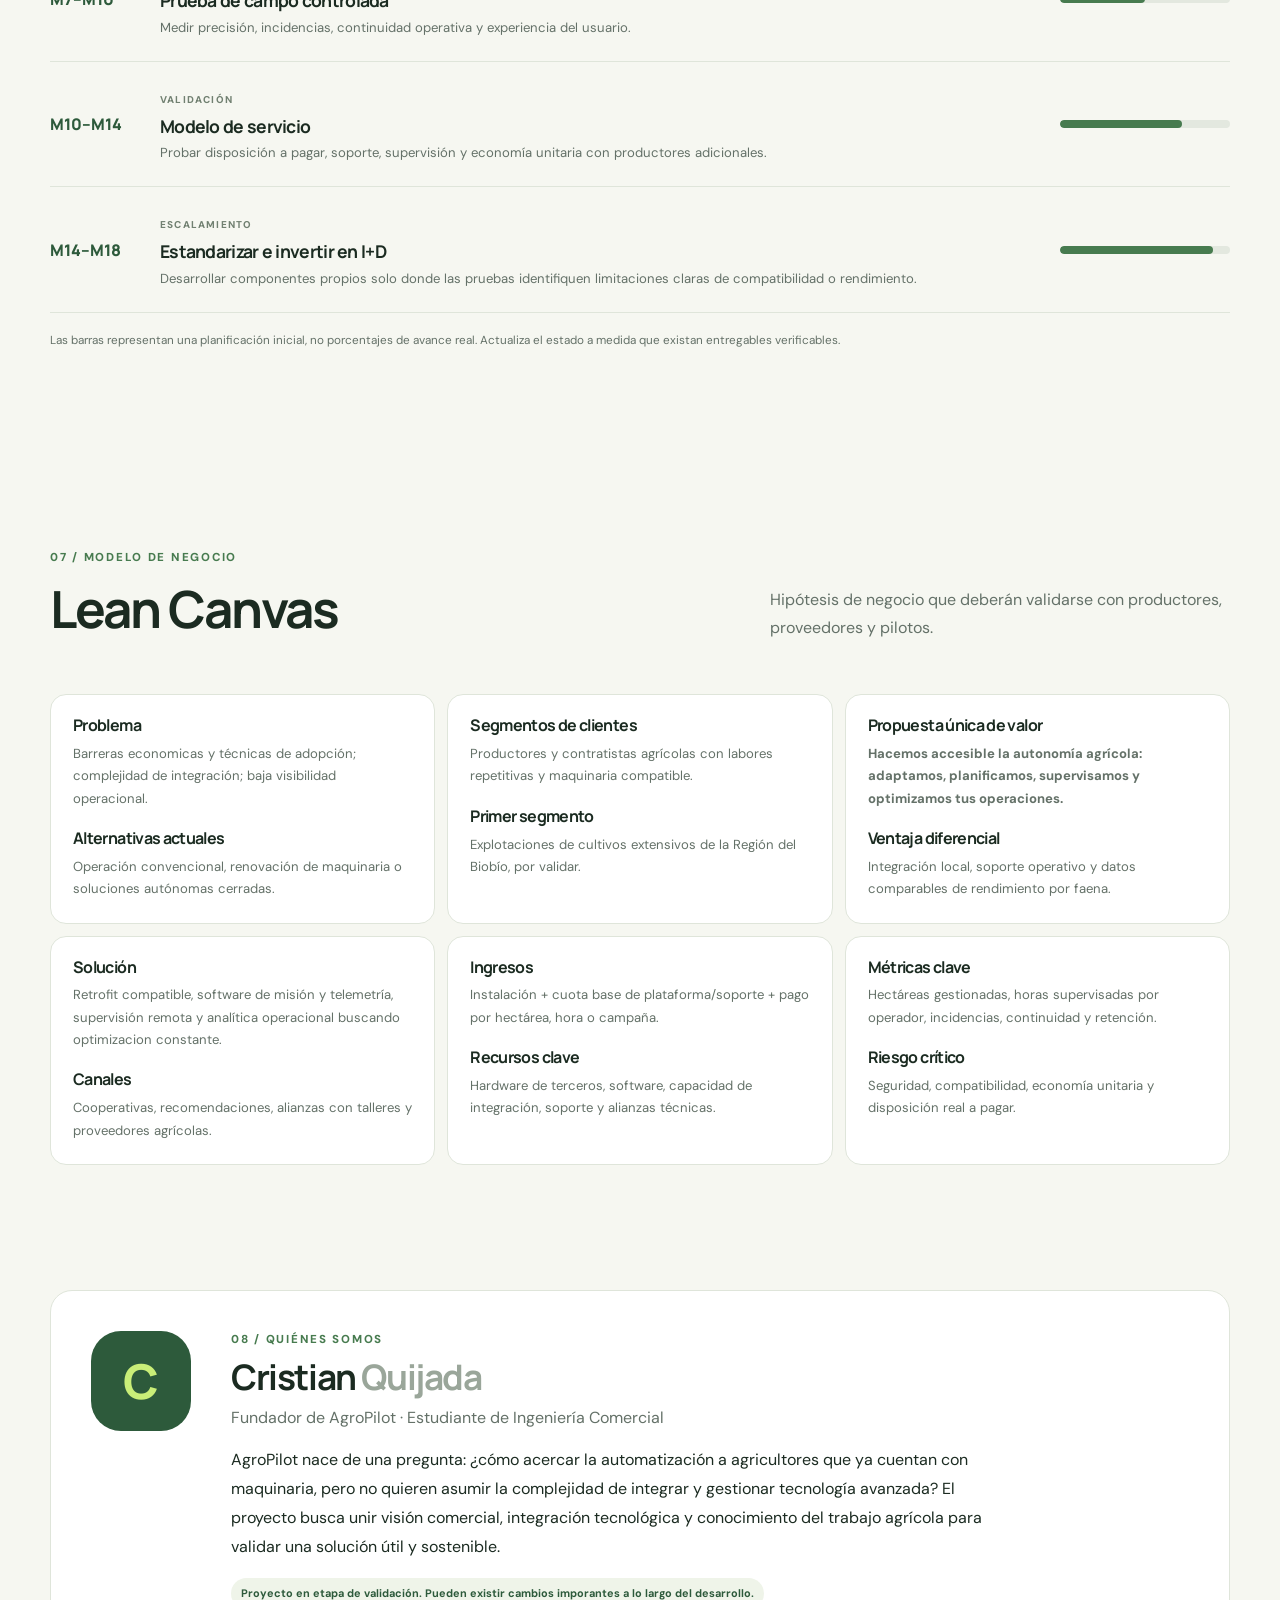
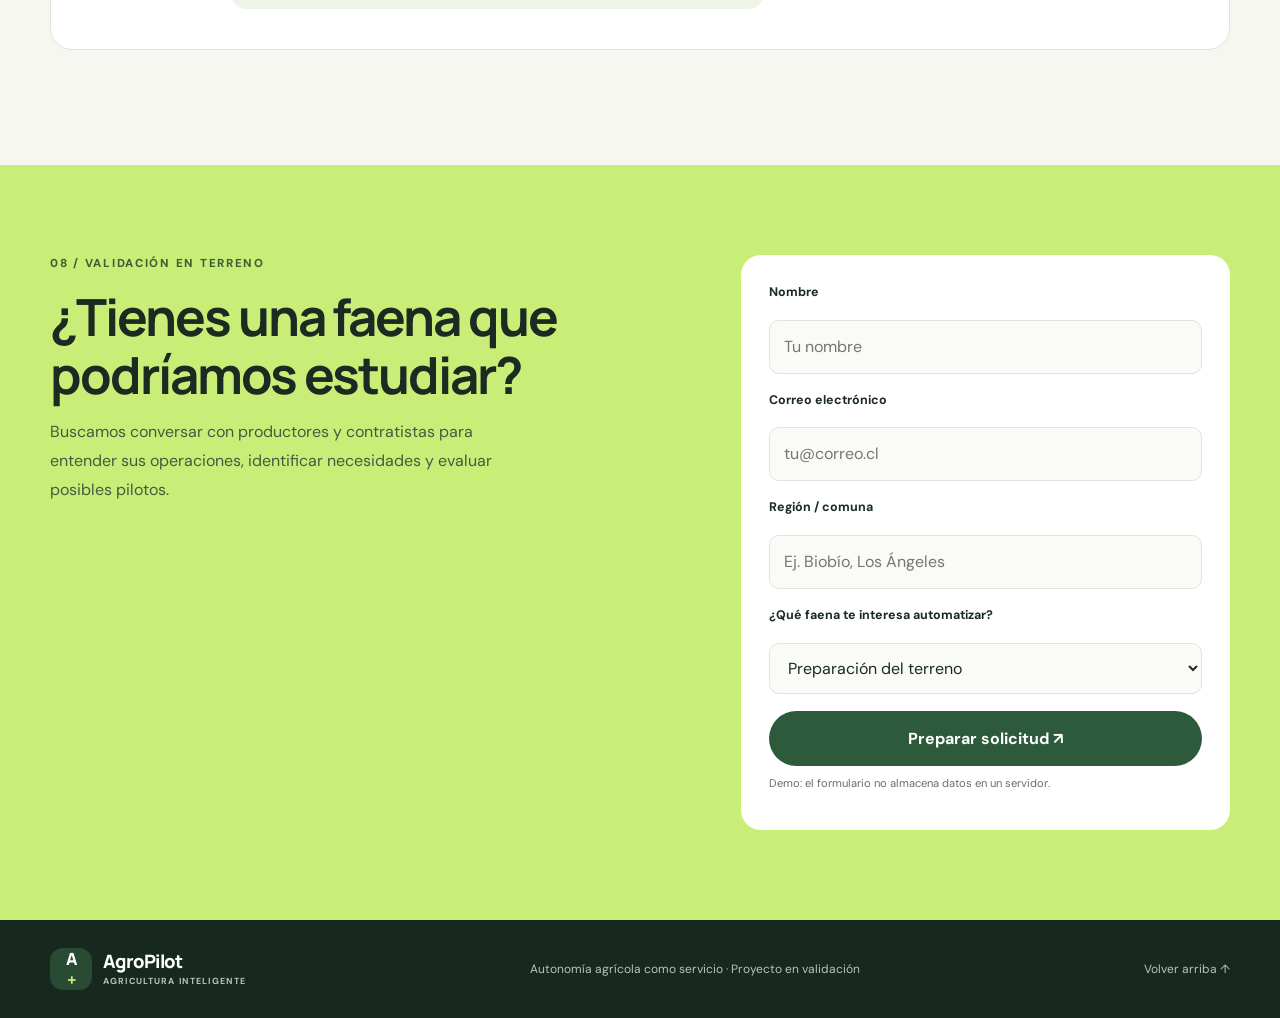
==== commit 7afd85ac: "Update roadmap section text and status labels" ====
--- a/index.html
+++ b/index.html
@@ -118,10 +118,10 @@
     <section class="section-wrap section-pad" id="roadmap">
       <div class="section-heading">
         <div><div class="eyebrow">05 / ROADMAP</div><h2>De la hipótesis<br>al piloto.</h2></div>
-        <p>Hoja de ruta preliminar de 18 meses. Los hitos y fechas deben actualizarse según acceso a maquinaria, cotizaciones y resultados de validación.</p>
+        <p>Hoja de ruta de 18 meses. (Adaptable segun avance)</p>
       </div>
       <div class="roadmap">
-        <div class="roadmap-row"><div class="roadmap-time">M1–M2</div><div class="roadmap-content"><span class="roadmap-status status-current">PRÓXIMO HITO</span><h3>Validación del problema</h3><p>Entrevistas a agricultores, selección de una faena y definición de indicadores operacionales.</p></div><div class="roadmap-bar"><span style="width:12%"></span></div></div>
+        <div class="roadmap-row"><div class="roadmap-time">M1–M2</div><div class="roadmap-content"><span class="roadmap-status status-current">EN PROCESO</span><h3>Validación del problema</h3><p>Entrevistas a agricultores, selección de una faena y definición de indicadores operacionales.</p></div><div class="roadmap-bar"><span style="width:12%"></span></div></div>
         <div class="roadmap-row"><div class="roadmap-time">M2–M4</div><div class="roadmap-content"><span class="roadmap-status">DISEÑO</span><h3>Viabilidad técnica y económica</h3><p>Identificar tractor compatible, proveedores, presupuesto, riesgos y caso económico.</p></div><div class="roadmap-bar"><span style="width:20%"></span></div></div>
         <div class="roadmap-row"><div class="roadmap-time">M4–M7</div><div class="roadmap-content"><span class="roadmap-status">PROTOTIPO</span><h3>Integración y telemetría</h3><p>Probar adquisición de datos y guiado en condiciones controladas, con operador a bordo cuando corresponda.</p></div><div class="roadmap-bar"><span style="width:35%"></span></div></div>
         <div class="roadmap-row"><div class="roadmap-time">M7–M10</div><div class="roadmap-content"><span class="roadmap-status">PILOTO</span><h3>Prueba de campo controlada</h3><p>Medir precisión, incidencias, continuidad operativa y experiencia del usuario.</p></div><div class="roadmap-bar"><span style="width:50%"></span></div></div>
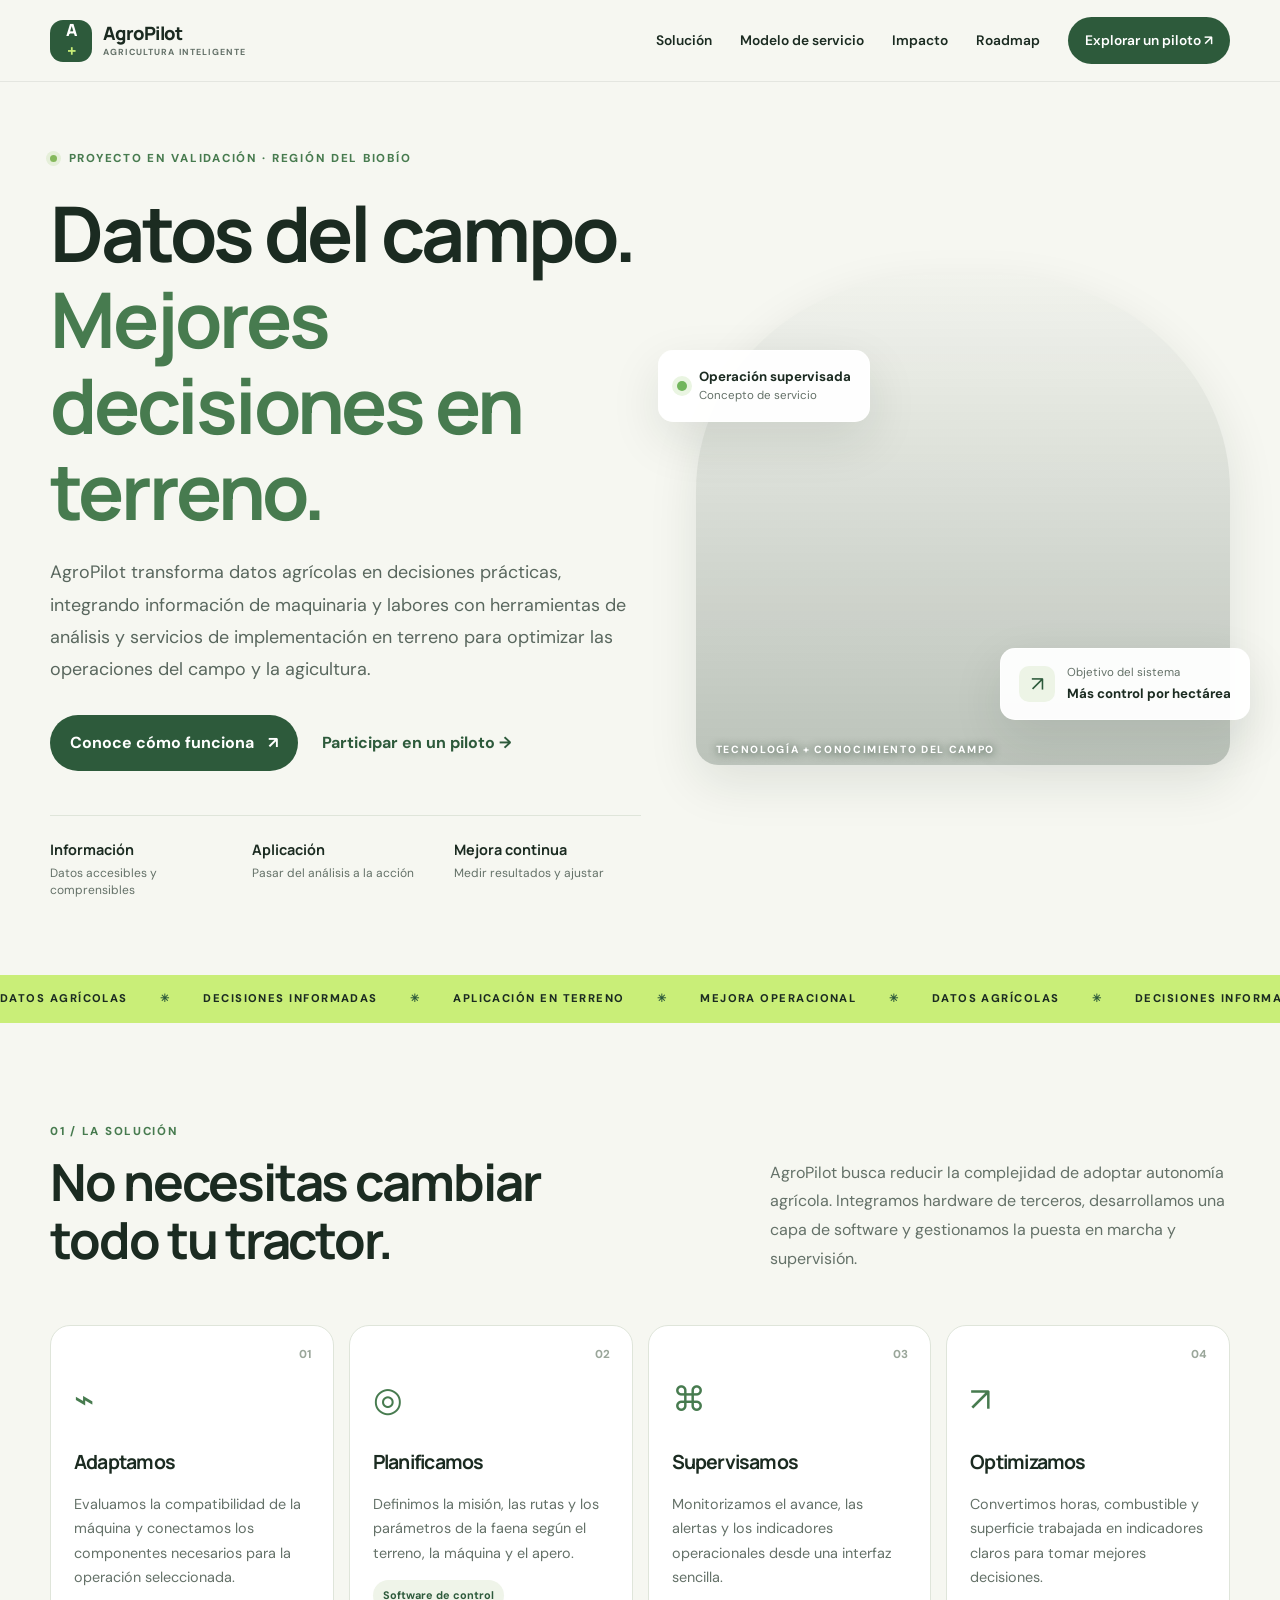
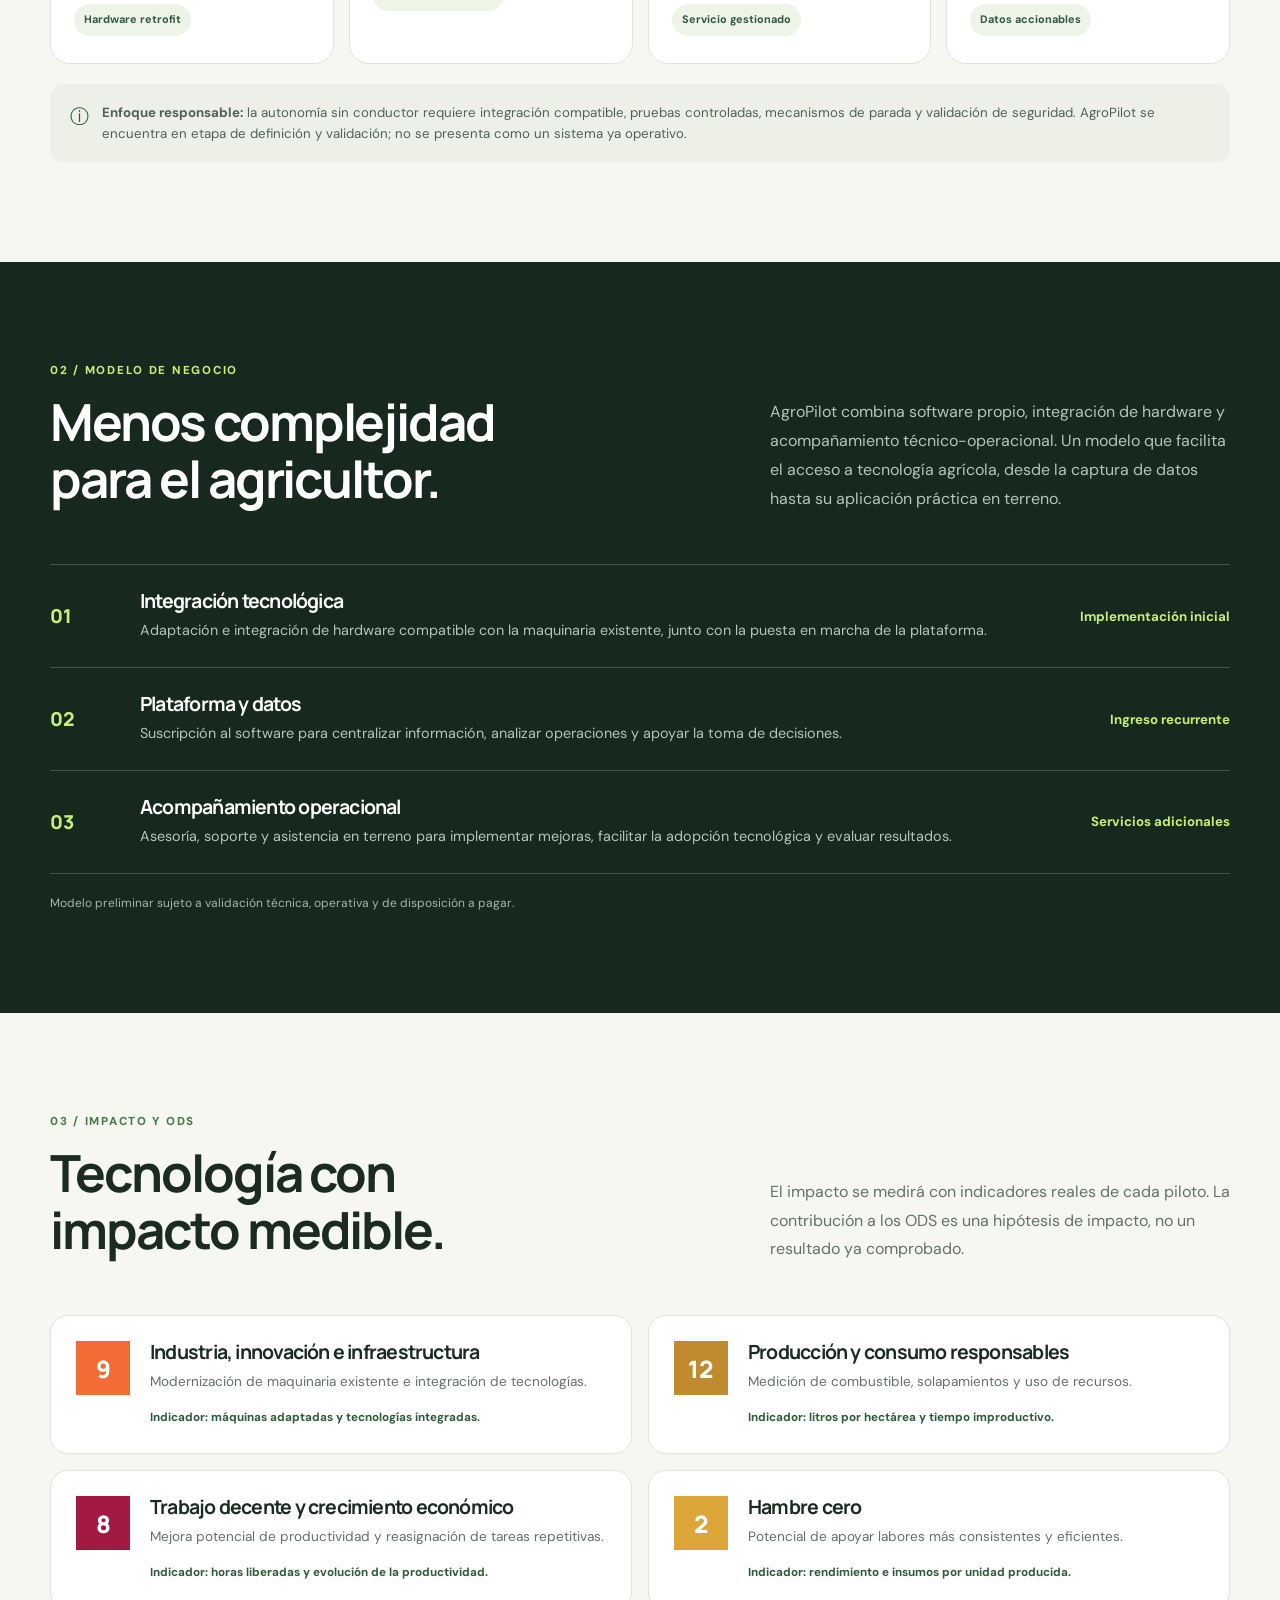
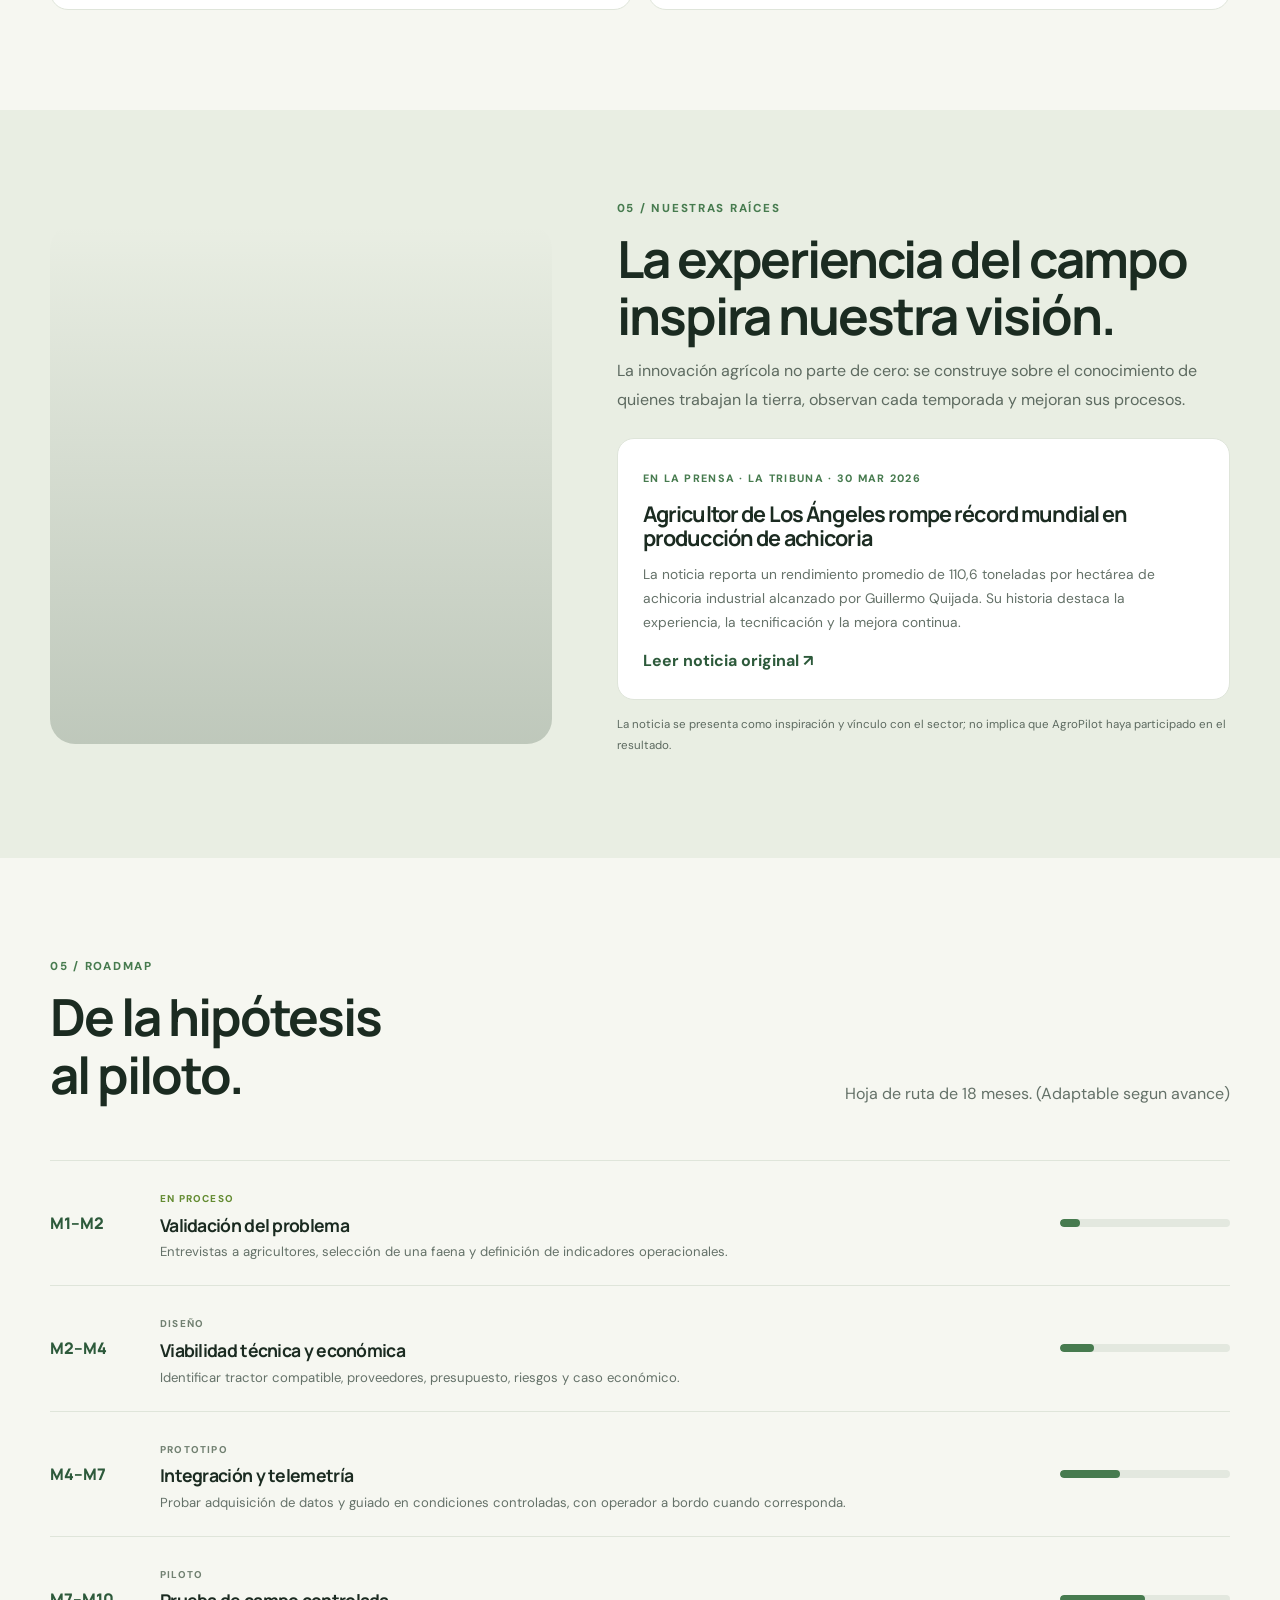
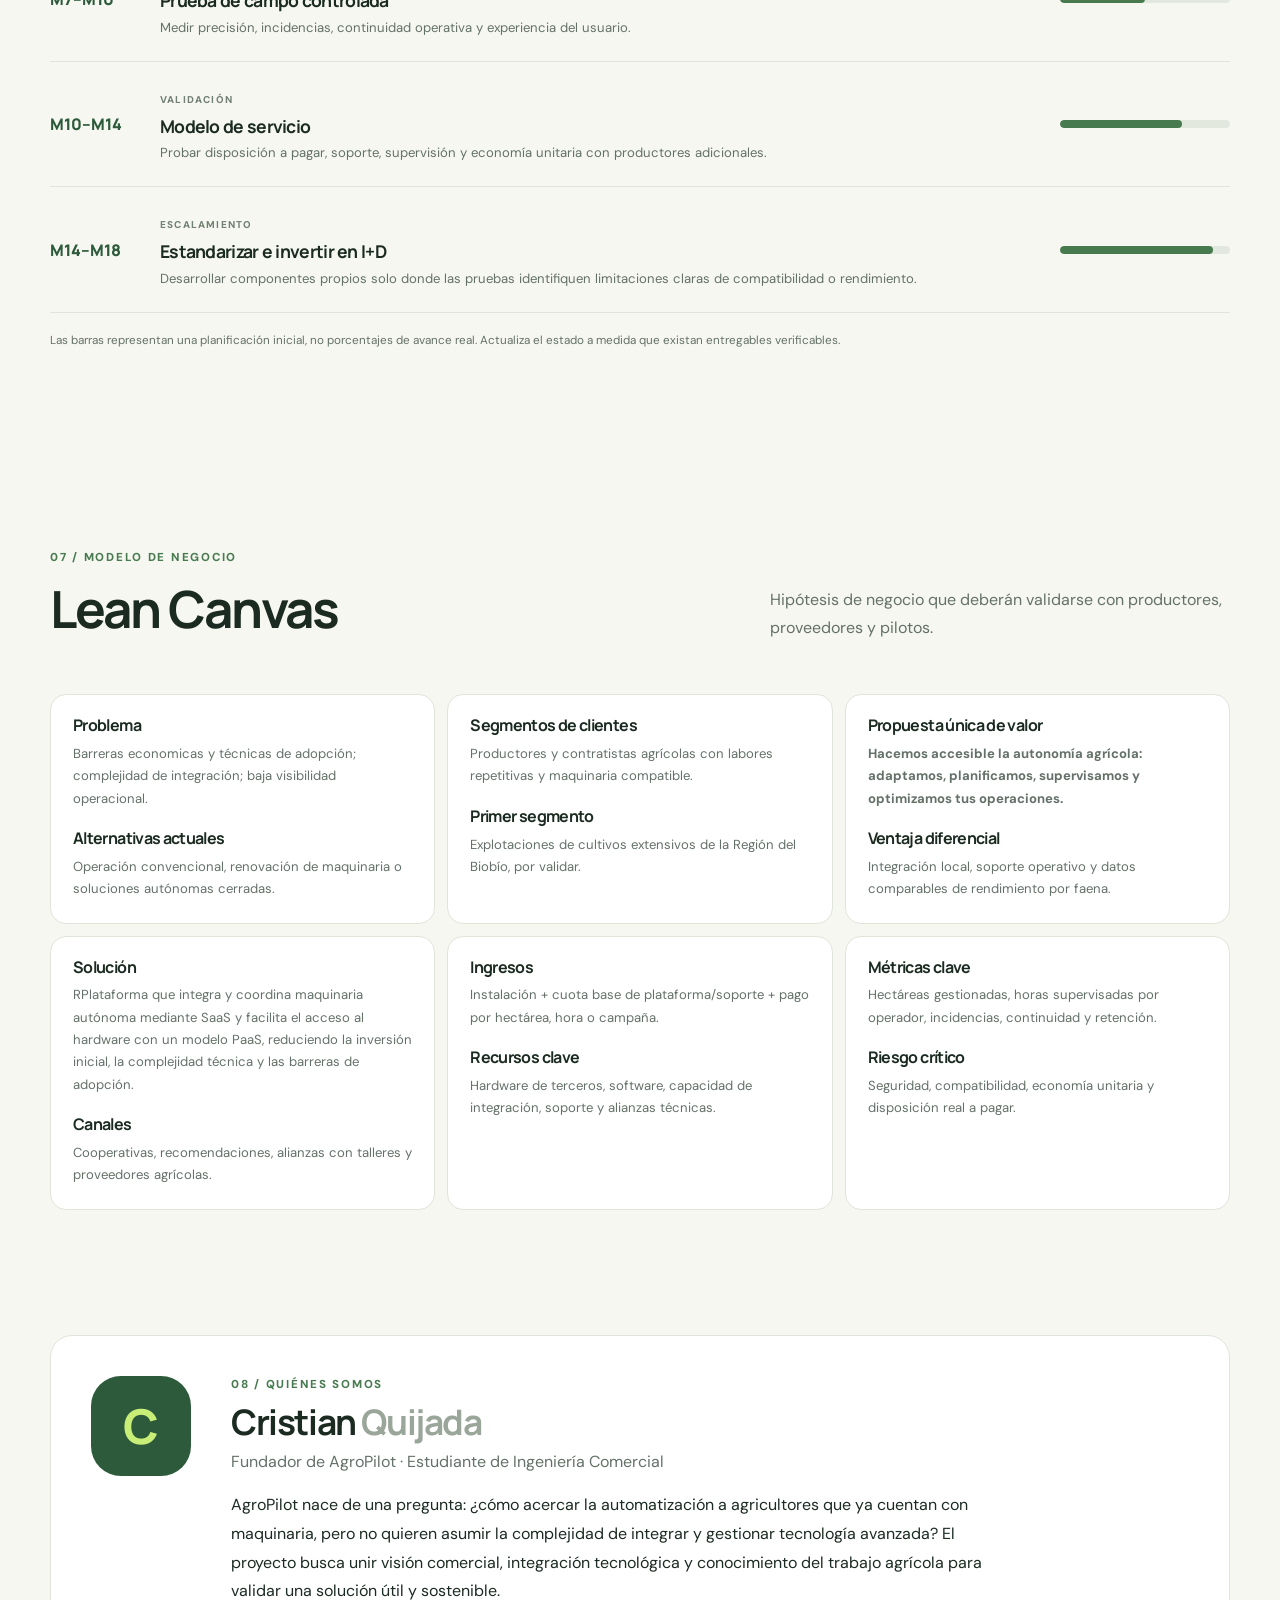
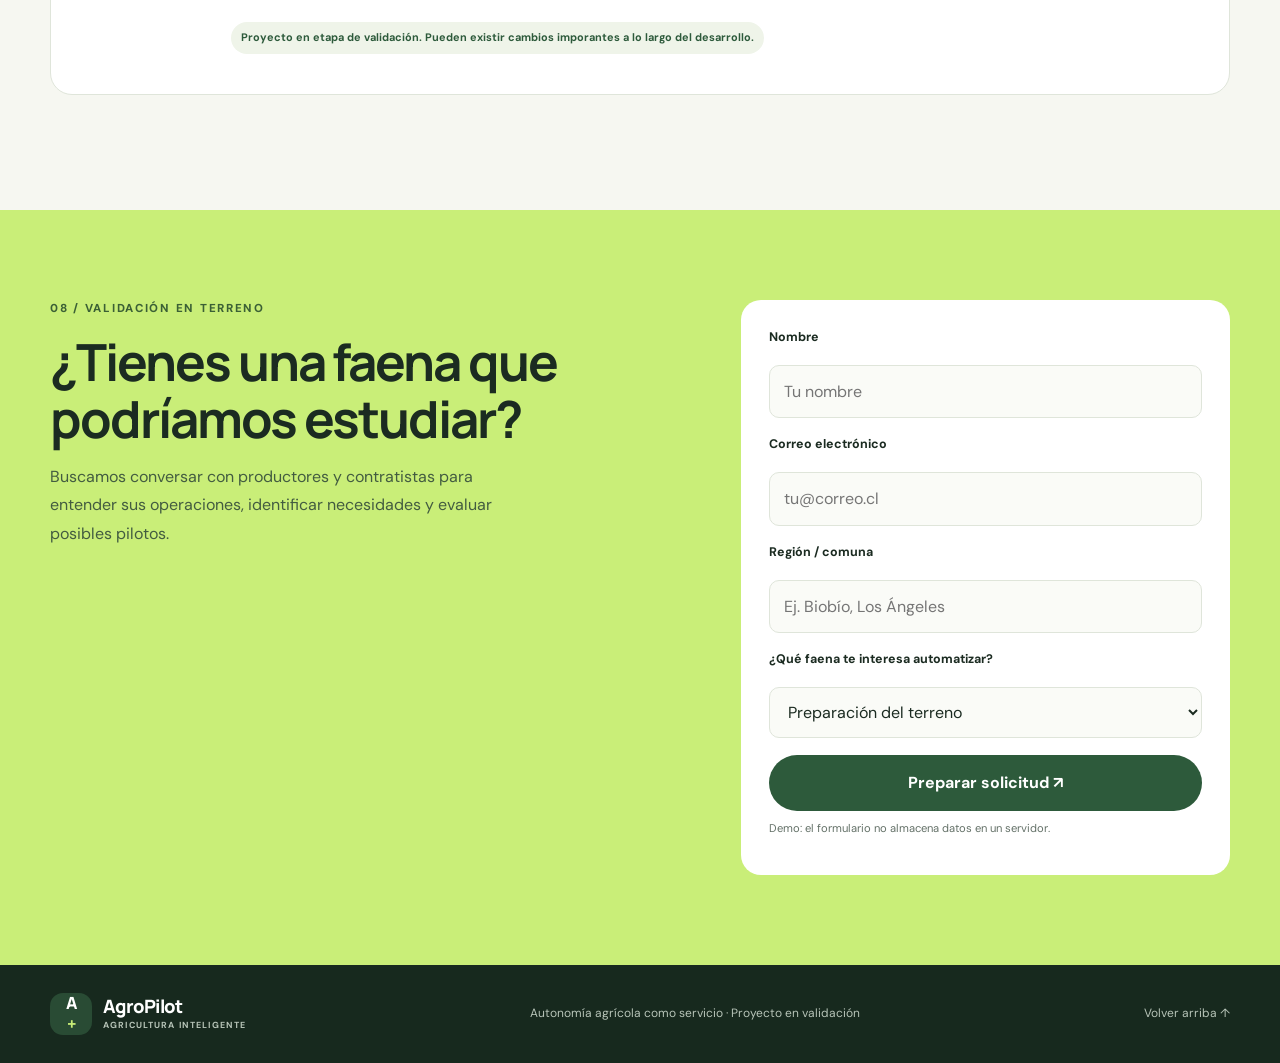
==== commit cde37556: "Update solution description in index.html" ====
--- a/index.html
+++ b/index.html
@@ -140,7 +140,7 @@
         <article><h3>Problema</h3><p>Barreras economicas y técnicas de adopción; complejidad de integración; baja visibilidad operacional.</p><h3>Alternativas actuales</h3><p>Operación convencional, renovación de maquinaria o soluciones autónomas cerradas.</p></article>
         <article><h3>Segmentos de clientes</h3><p>Productores y contratistas agrícolas con labores repetitivas y maquinaria compatible.</p><h3>Primer segmento</h3><p>Explotaciones de cultivos extensivos de la Región del Biobío, por validar.</p></article>
         <article><h3>Propuesta única de valor</h3><p><b>Hacemos accesible la autonomía agrícola: adaptamos, planificamos, supervisamos y optimizamos tus operaciones.</b></p><h3>Ventaja diferencial</h3><p>Integración local, soporte operativo y datos comparables de rendimiento por faena.</p></article>
-        <article><h3>Solución</h3><p>Retrofit compatible, software de misión y telemetría, supervisión remota y analítica operacional buscando optimizacion constante.</p><h3>Canales</h3><p>Cooperativas, recomendaciones, alianzas con talleres y proveedores agrícolas.</p></article>
+        <article><h3>Solución</h3><p>RPlataforma que integra y coordina maquinaria autónoma mediante SaaS y facilita el acceso al hardware con un modelo PaaS, reduciendo la inversión inicial, la complejidad técnica y las barreras de adopción.</p><h3>Canales</h3><p>Cooperativas, recomendaciones, alianzas con talleres y proveedores agrícolas.</p></article>
         <article><h3>Ingresos</h3><p>Instalación + cuota base de plataforma/soporte + pago por hectárea, hora o campaña.</p><h3>Recursos clave</h3><p>Hardware de terceros, software, capacidad de integración, soporte y alianzas técnicas.</p></article>
         <article><h3>Métricas clave</h3><p>Hectáreas gestionadas, horas supervisadas por operador, incidencias, continuidad y retención.</p><h3>Riesgo crítico</h3><p>Seguridad, compatibilidad, economía unitaria y disposición real a pagar.</p></article>
       </div>
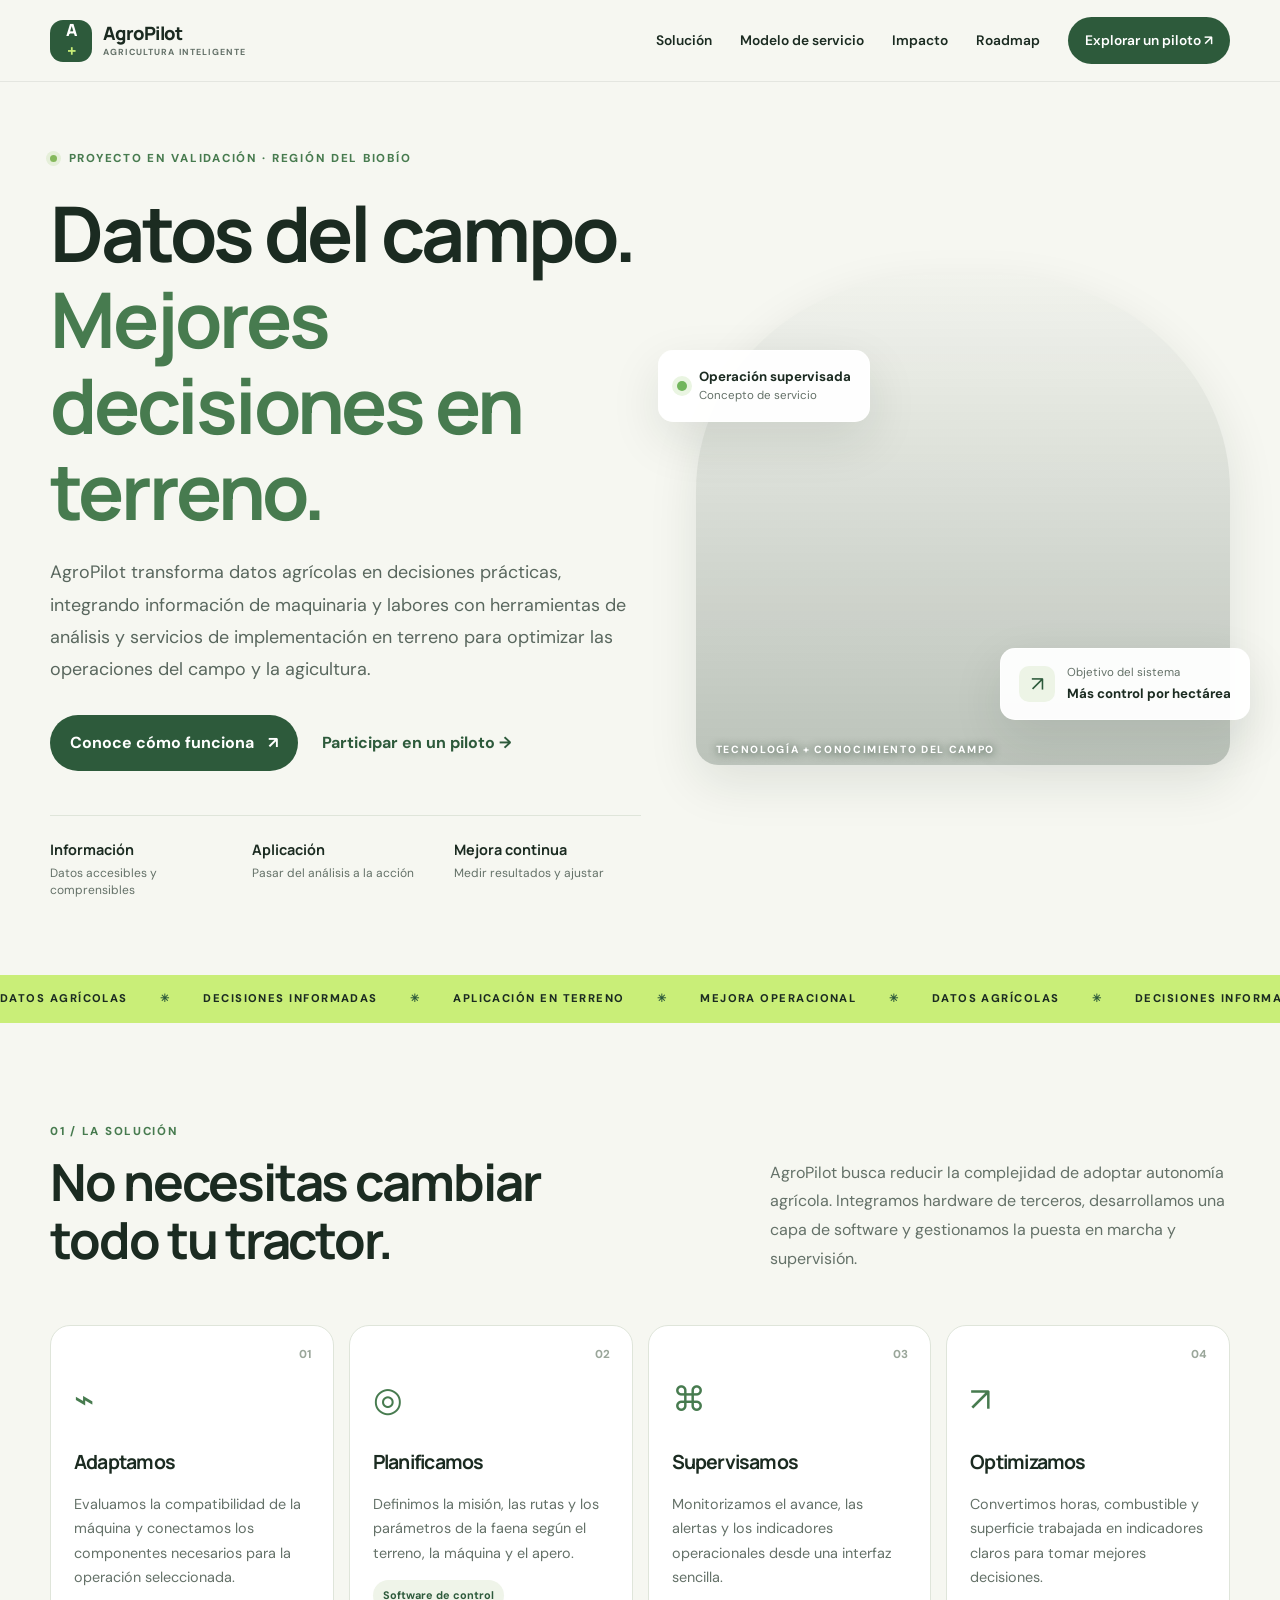
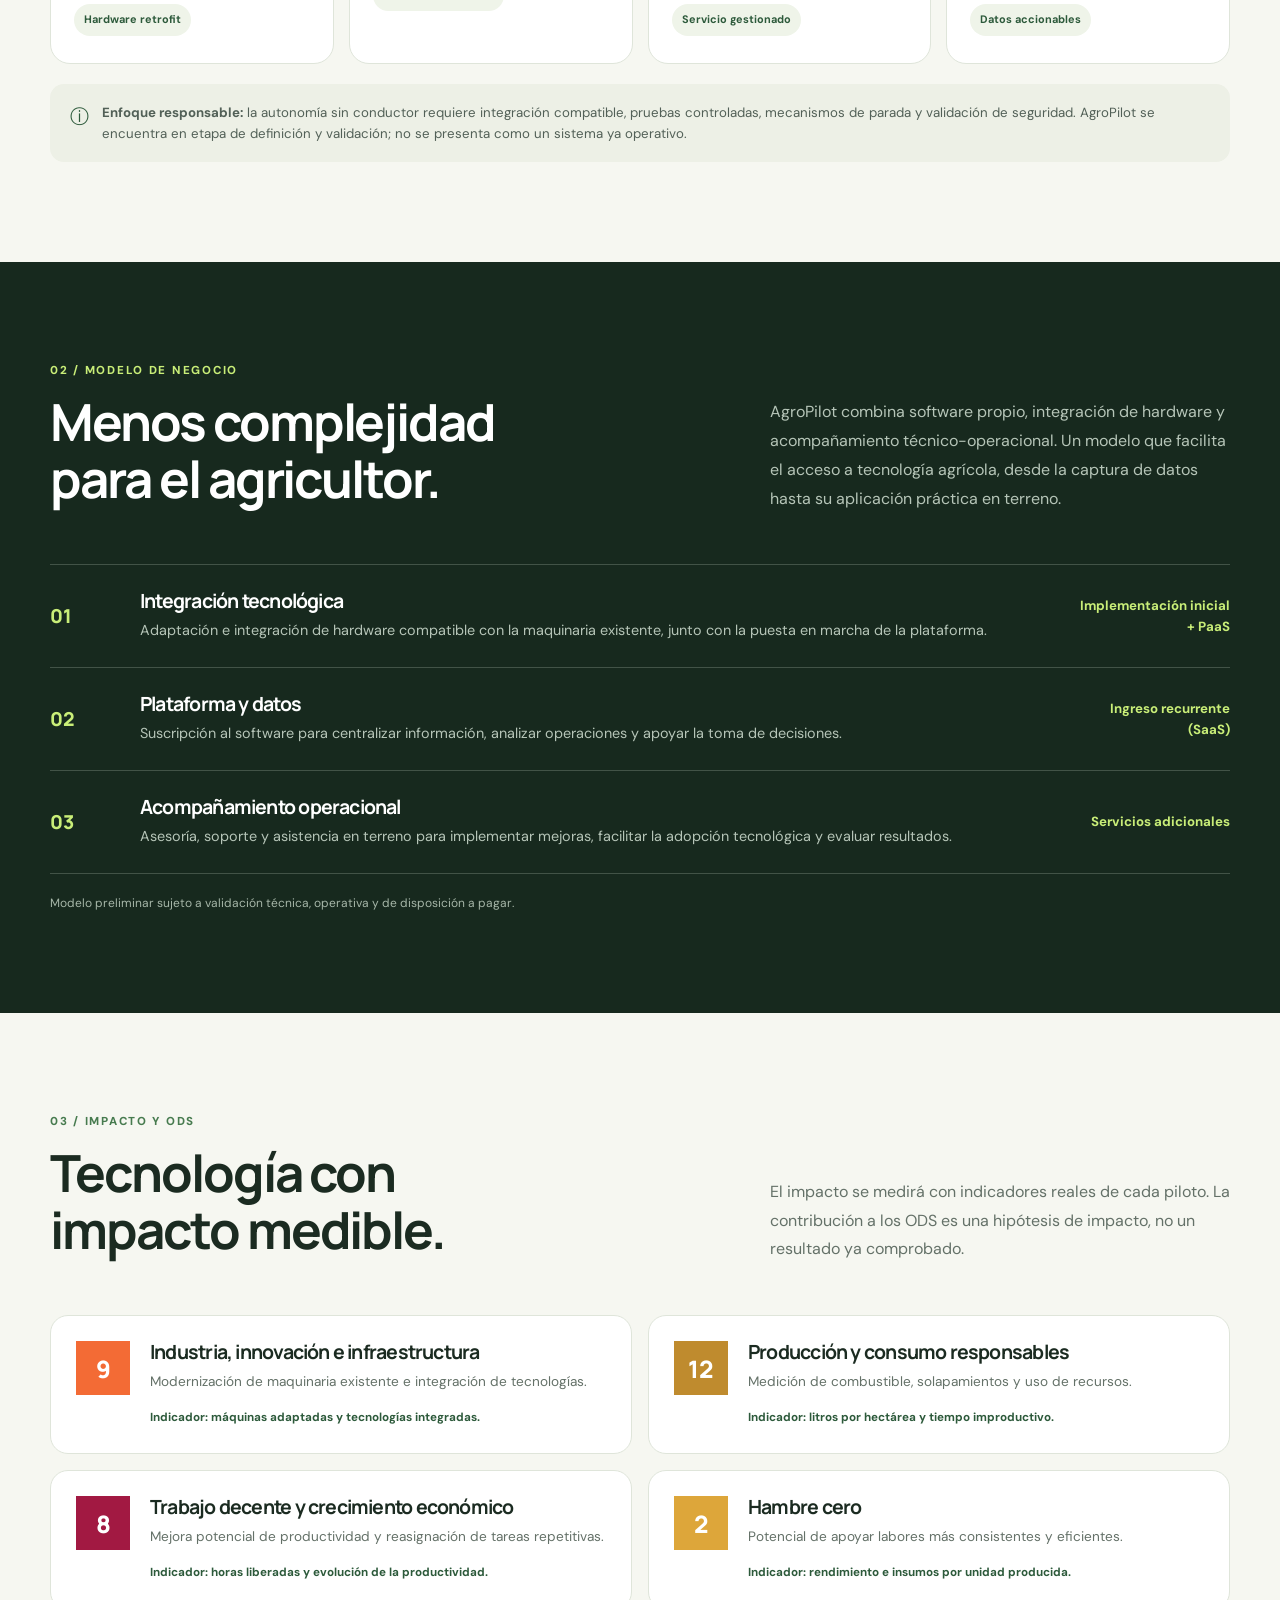
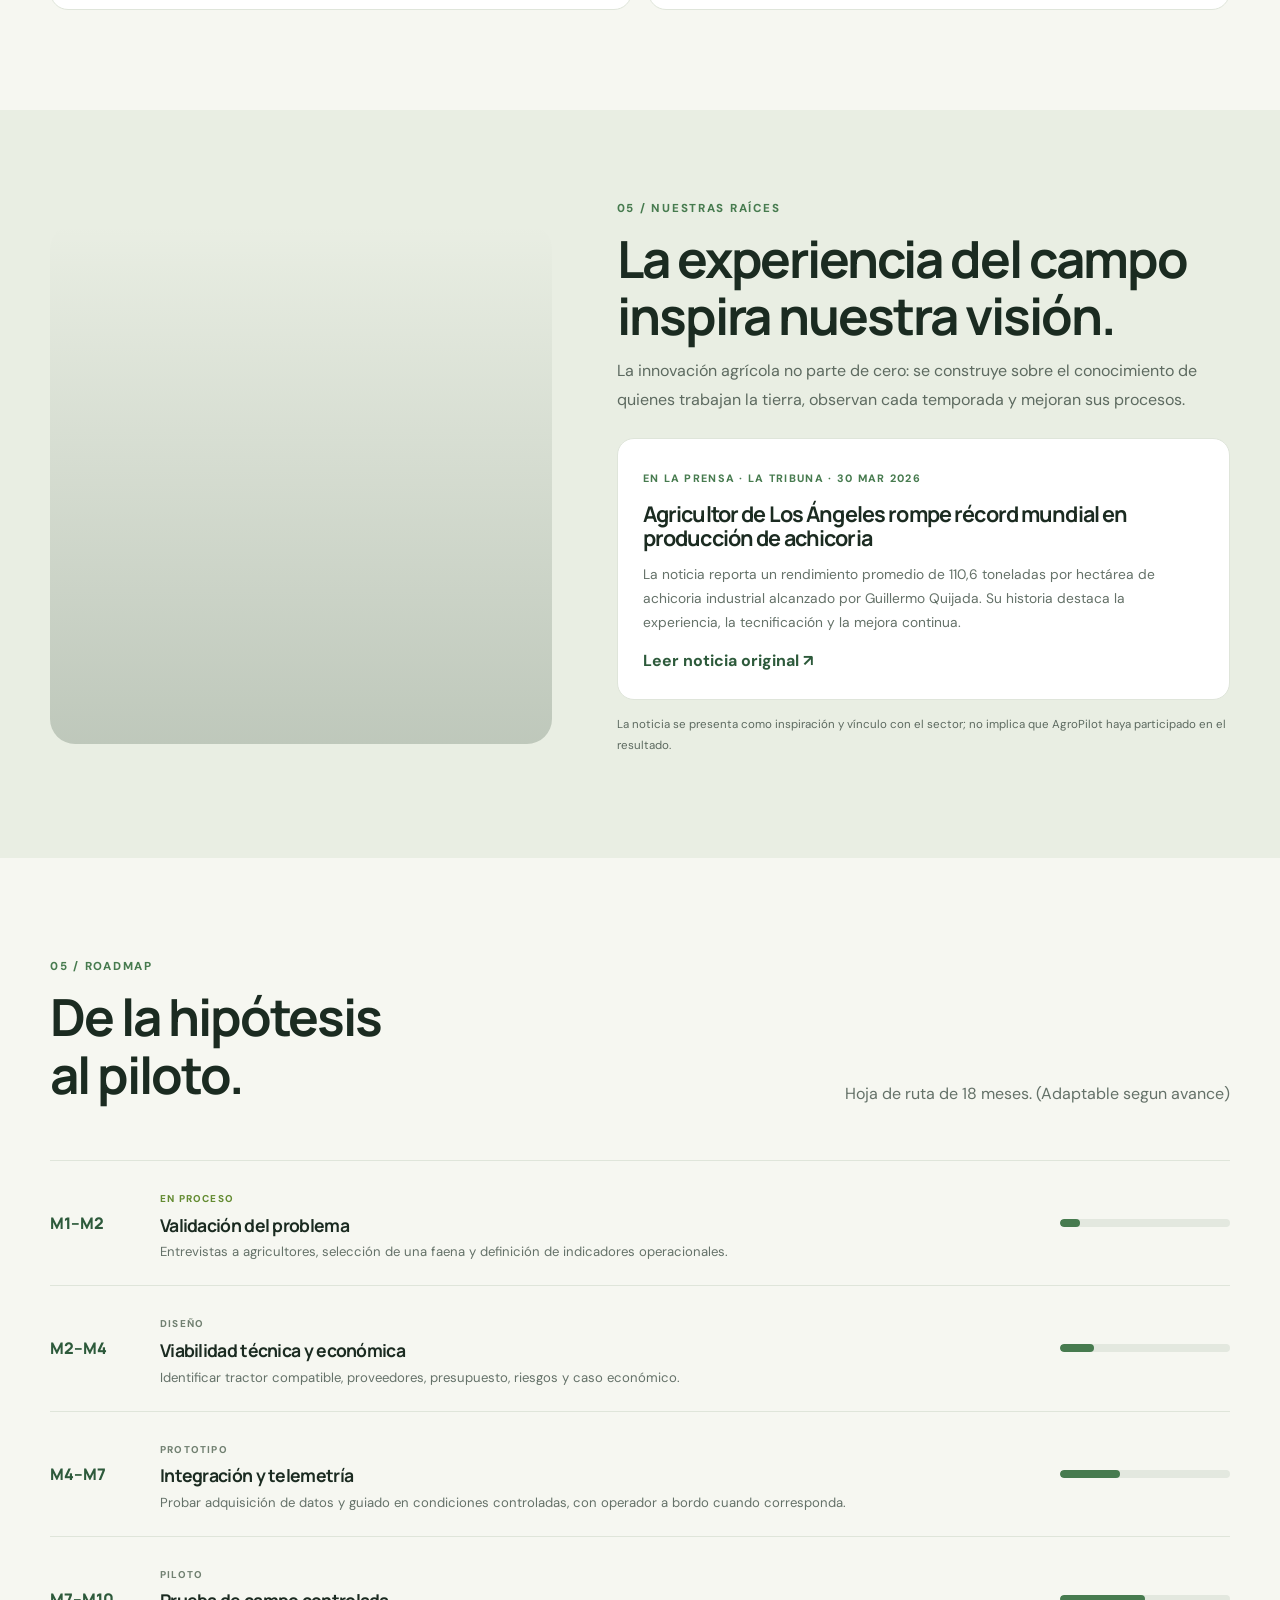
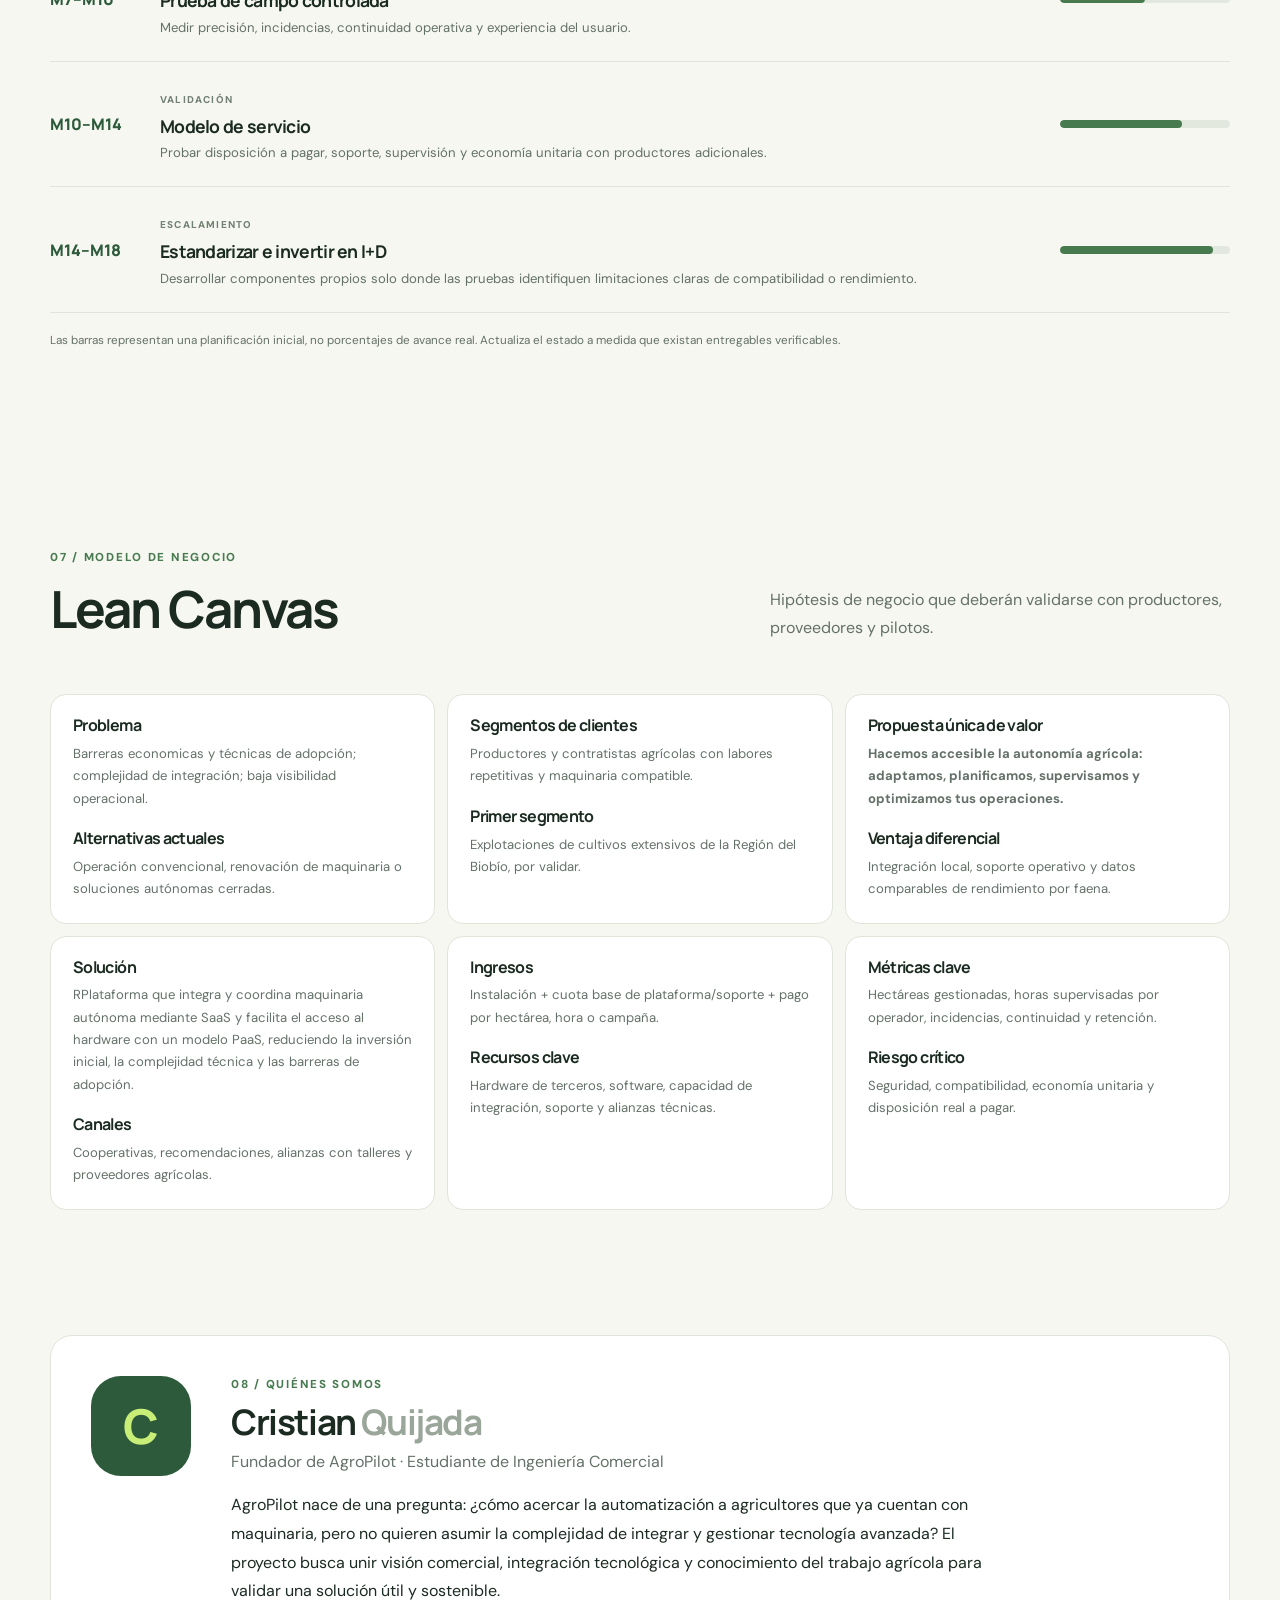
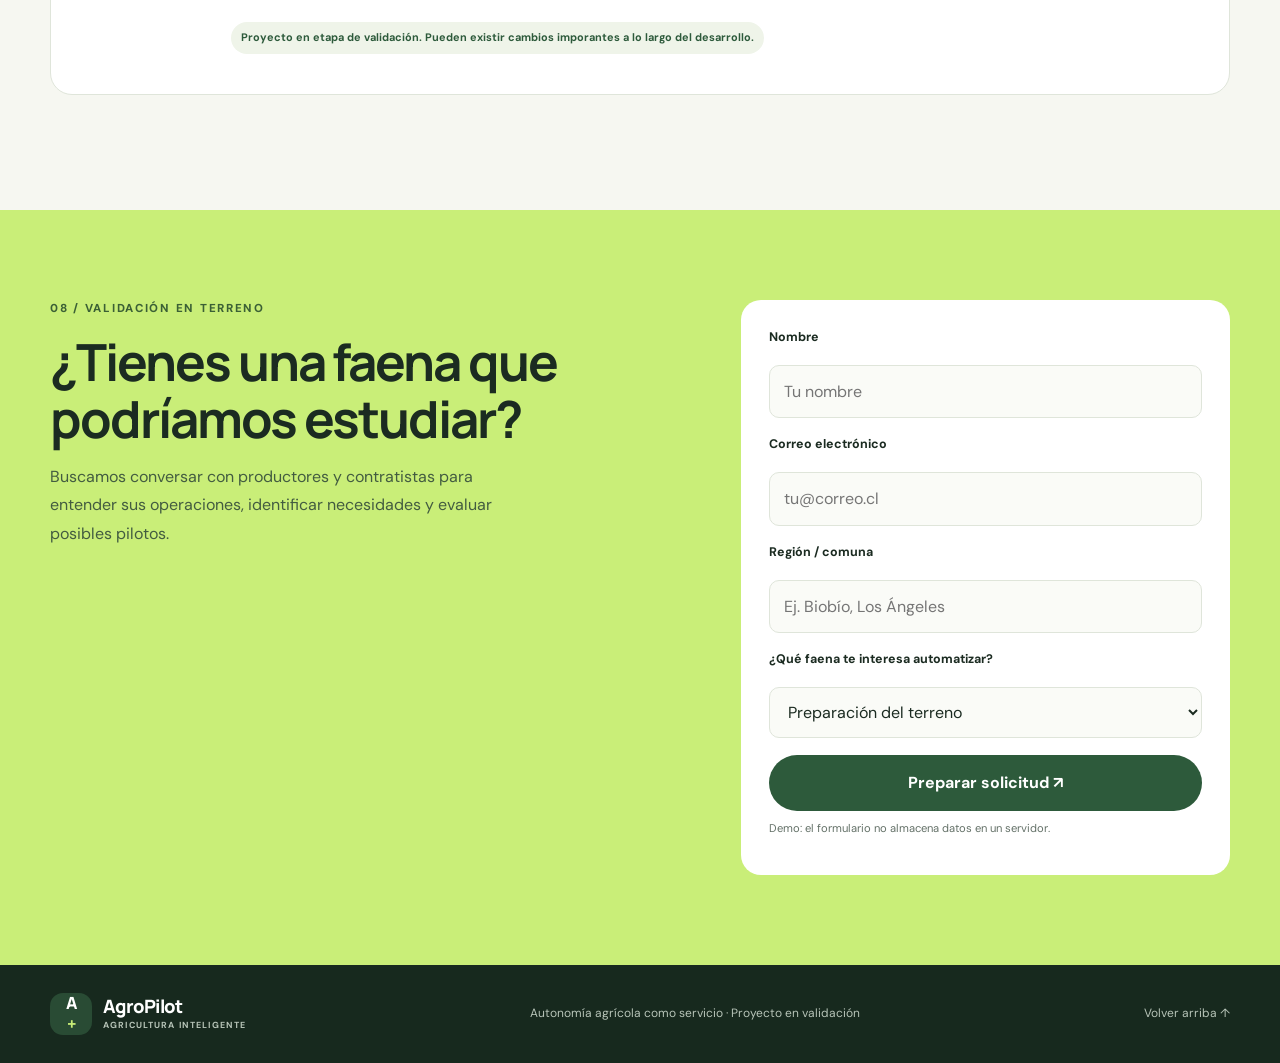
==== commit 39f1a2c8: "Update business model steps in index.html" ====
--- a/index.html
+++ b/index.html
@@ -76,8 +76,8 @@
           <p>AgroPilot combina software propio, integración de hardware y acompañamiento técnico-operacional. Un modelo que facilita el acceso a tecnología agrícola, desde la captura de datos hasta su aplicación práctica en terreno.</p>
         </div>
         <div class="business-model">
-          <div class="model-step"><span>01</span><div><h3>Integración tecnológica</h3><p>Adaptación e integración de hardware compatible con la maquinaria existente, junto con la puesta en marcha de la plataforma.</p></div><b>Implementación inicial</b></div>
-          <div class="model-step"><span>02</span><div><h3>Plataforma y datos</h3><p>Suscripción al software para centralizar información, analizar operaciones y apoyar la toma de decisiones.</p></div><b>Ingreso recurrente</b></div>
+          <div class="model-step"><span>01</span><div><h3>Integración tecnológica</h3><p>Adaptación e integración de hardware compatible con la maquinaria existente, junto con la puesta en marcha de la plataforma.</p></div><b>Implementación inicial + PaaS</b></div>
+          <div class="model-step"><span>02</span><div><h3>Plataforma y datos</h3><p>Suscripción al software para centralizar información, analizar operaciones y apoyar la toma de decisiones.</p></div><b>Ingreso recurrente (SaaS)</b></div>
           <div class="model-step"><span>03</span><div><h3>Acompañamiento operacional</h3><p>Asesoría, soporte y asistencia en terreno para implementar mejoras, facilitar la adopción tecnológica y evaluar resultados.</p></div><b>Servicios adicionales</b></div>
         </div>
         <p class="model-footnote">Modelo preliminar sujeto a validación técnica, operativa y de disposición a pagar.</p>
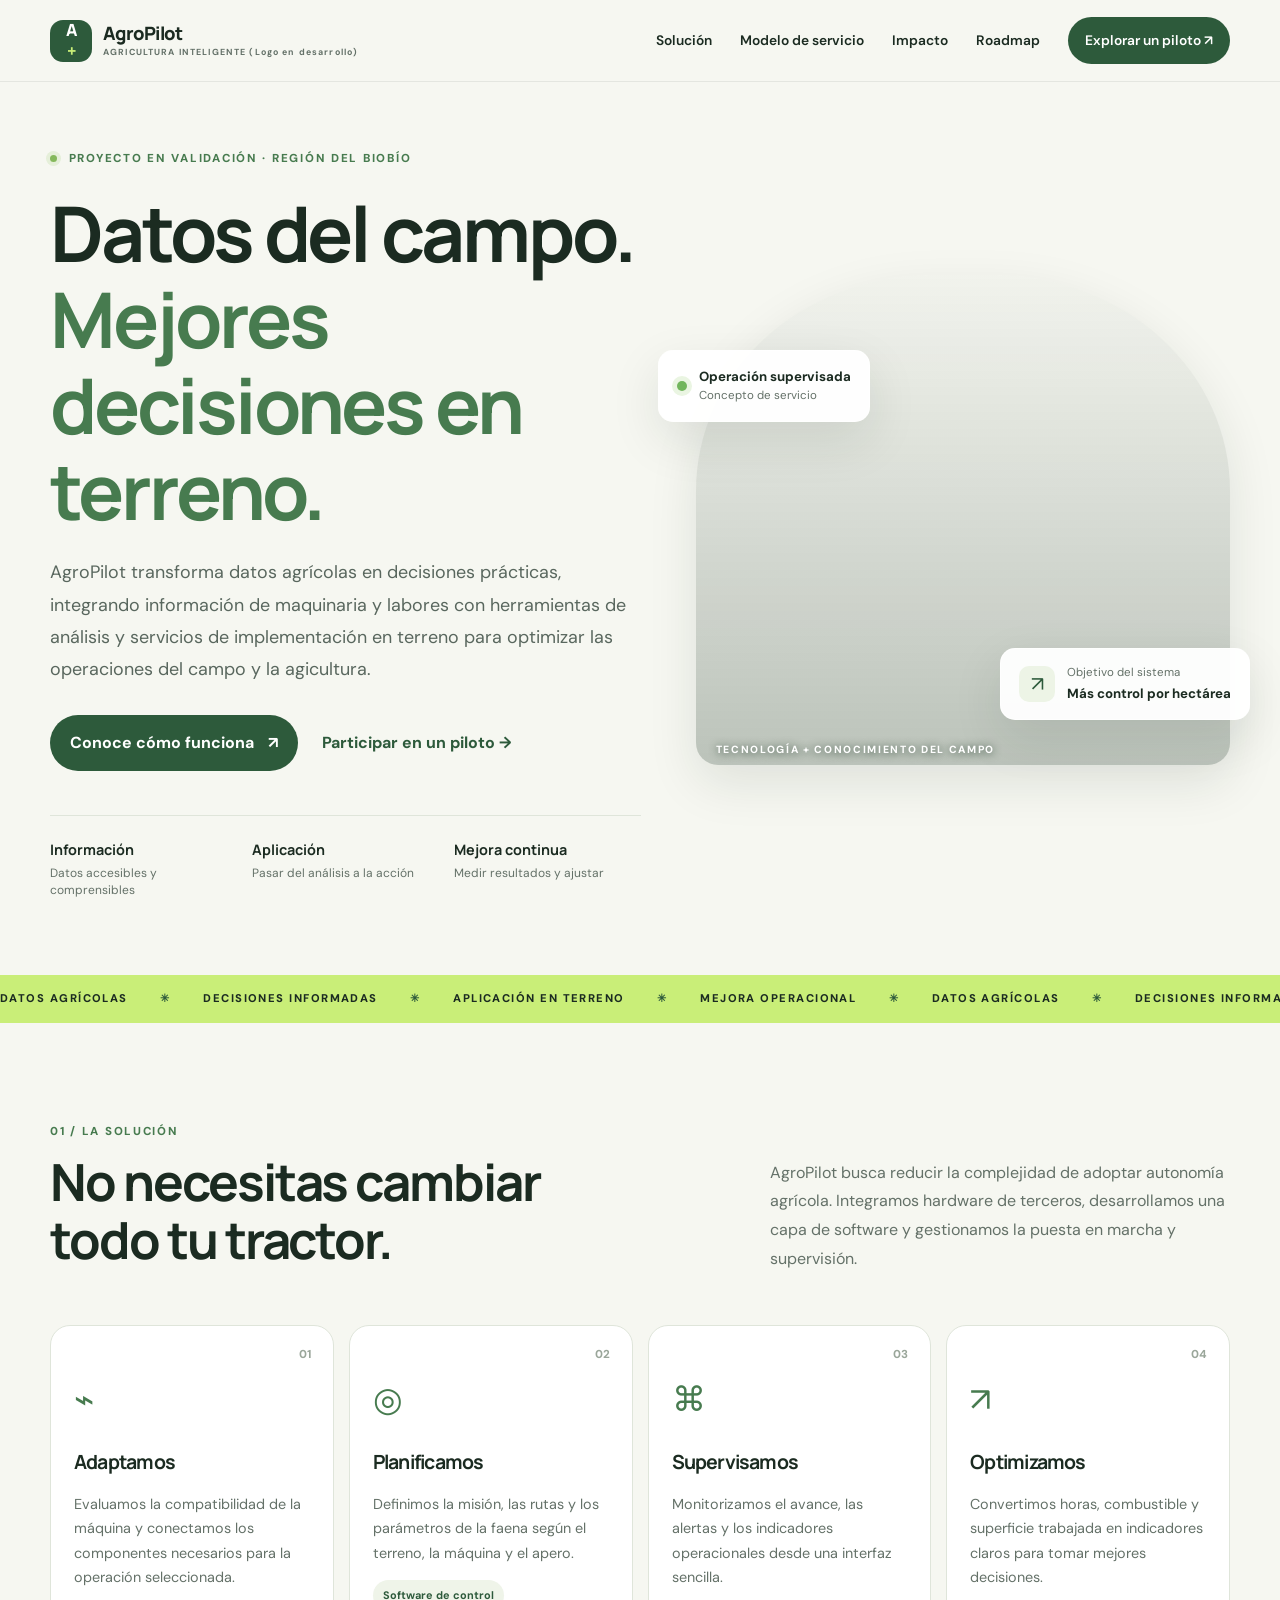
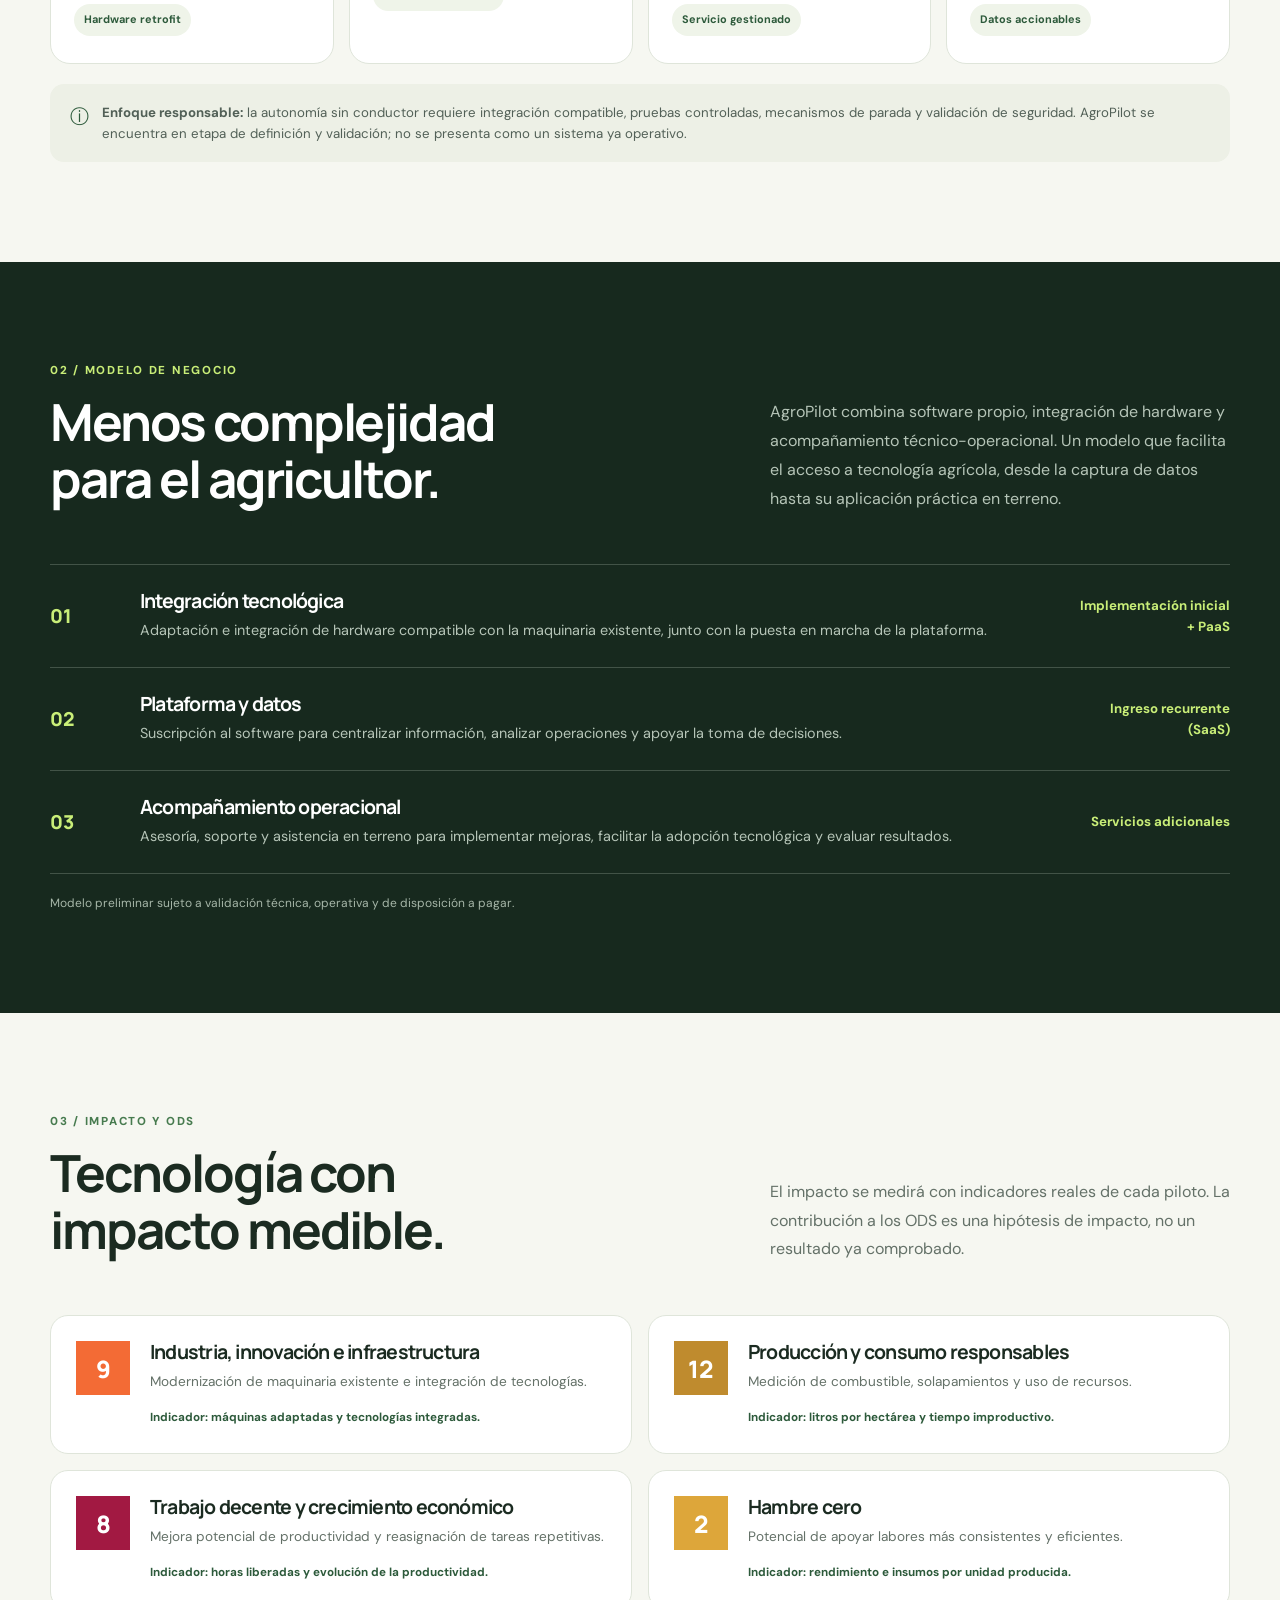
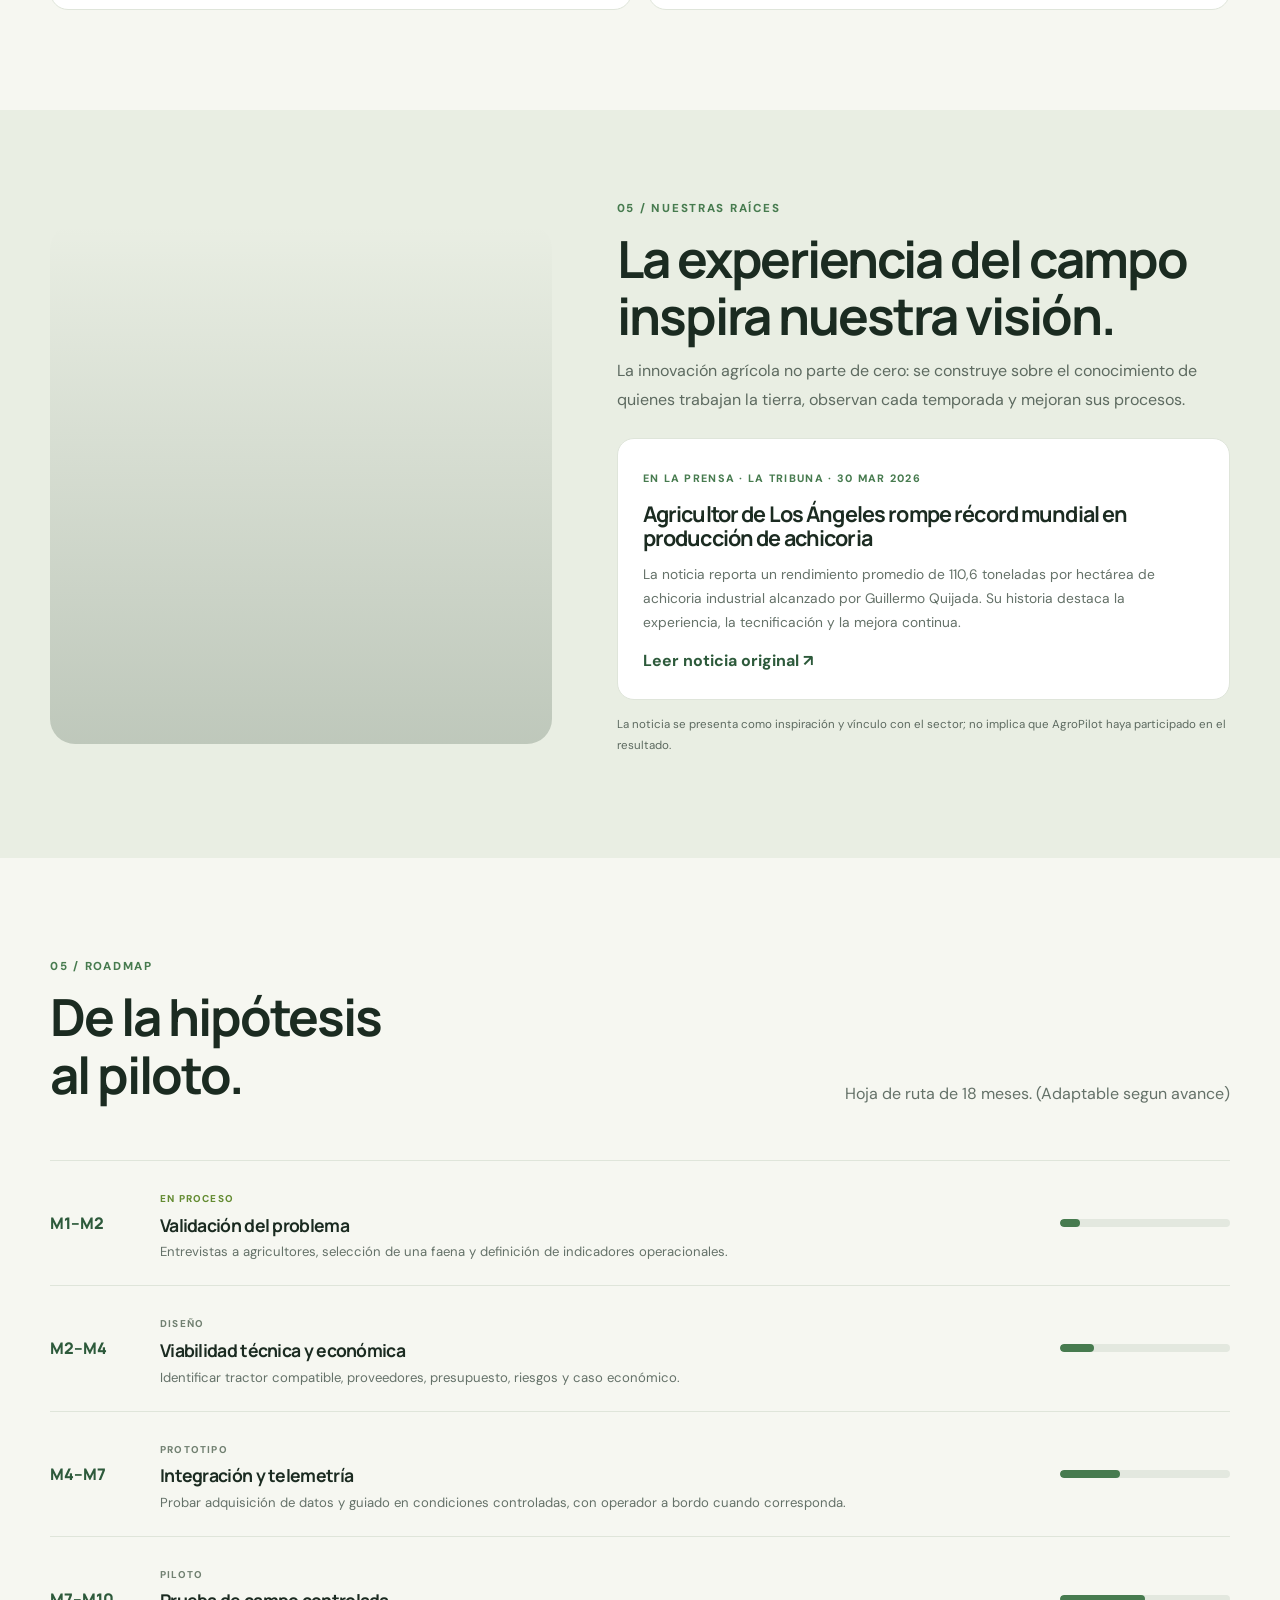
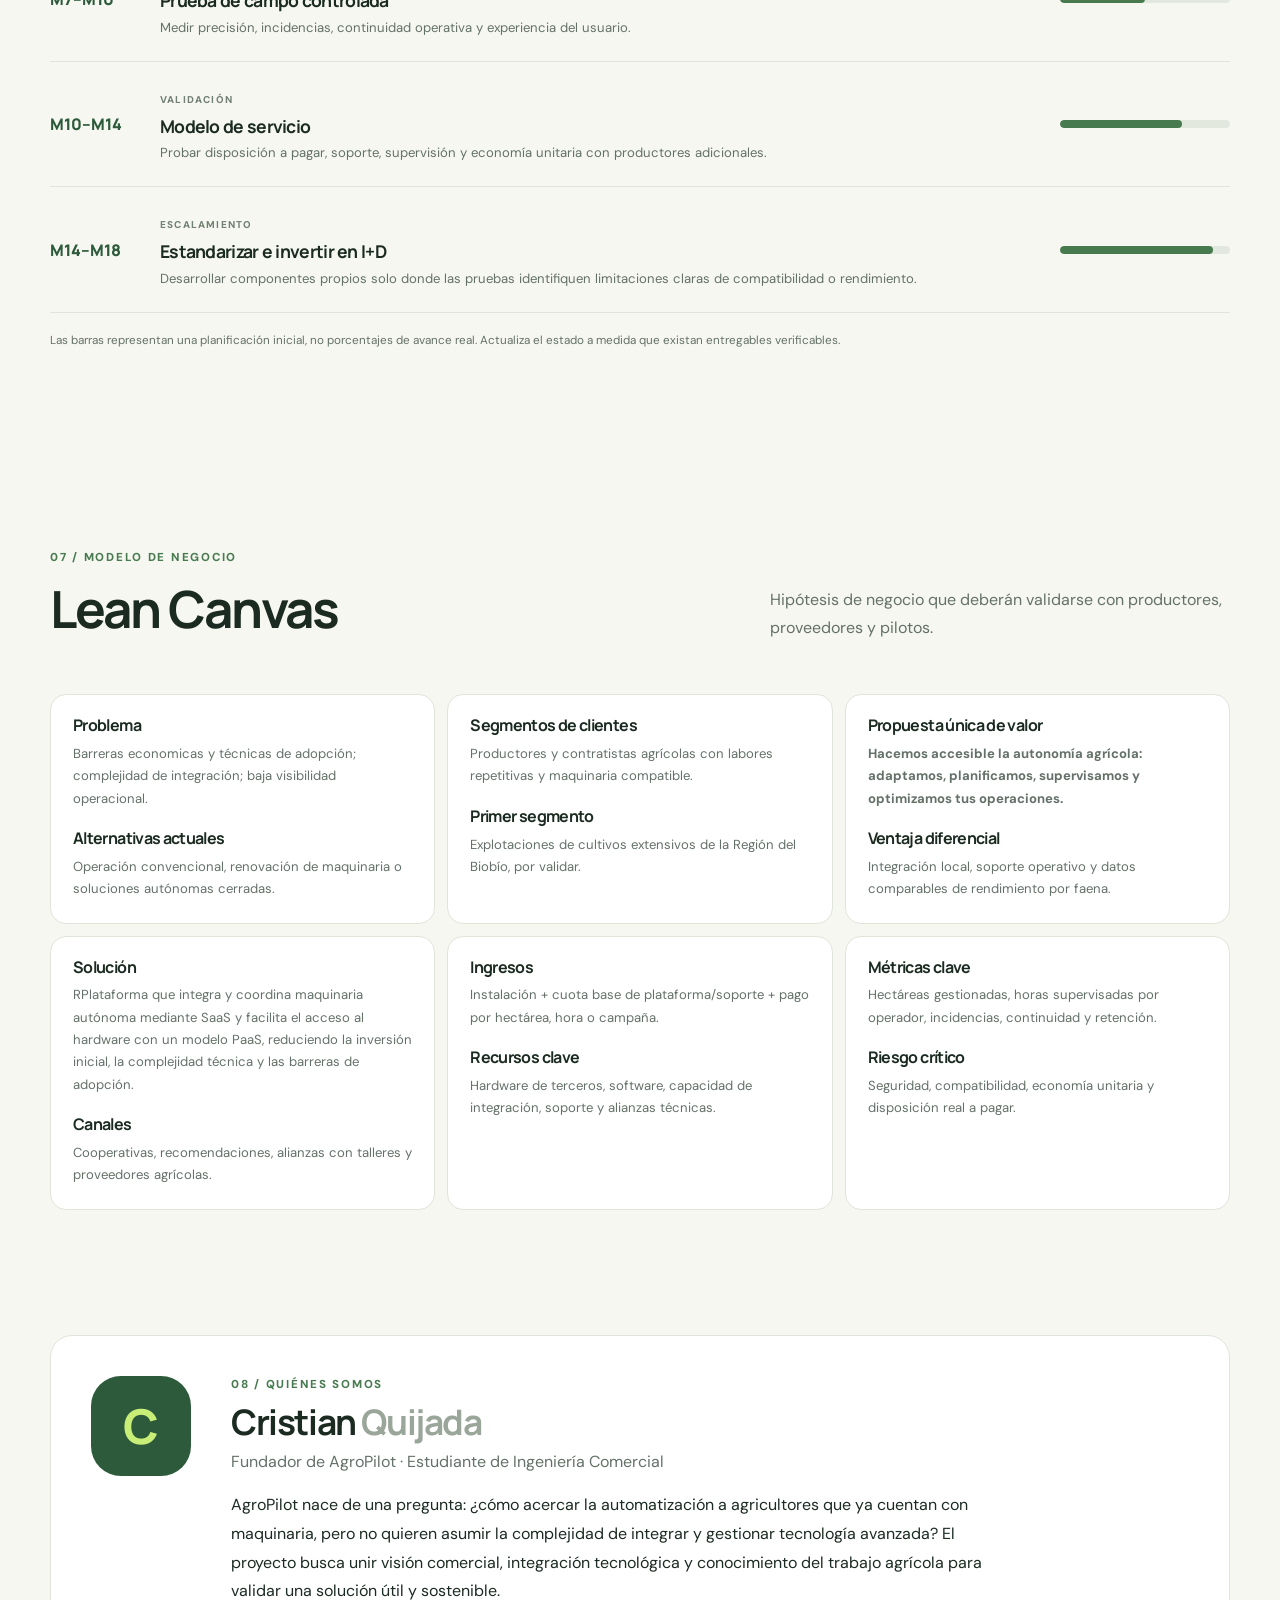
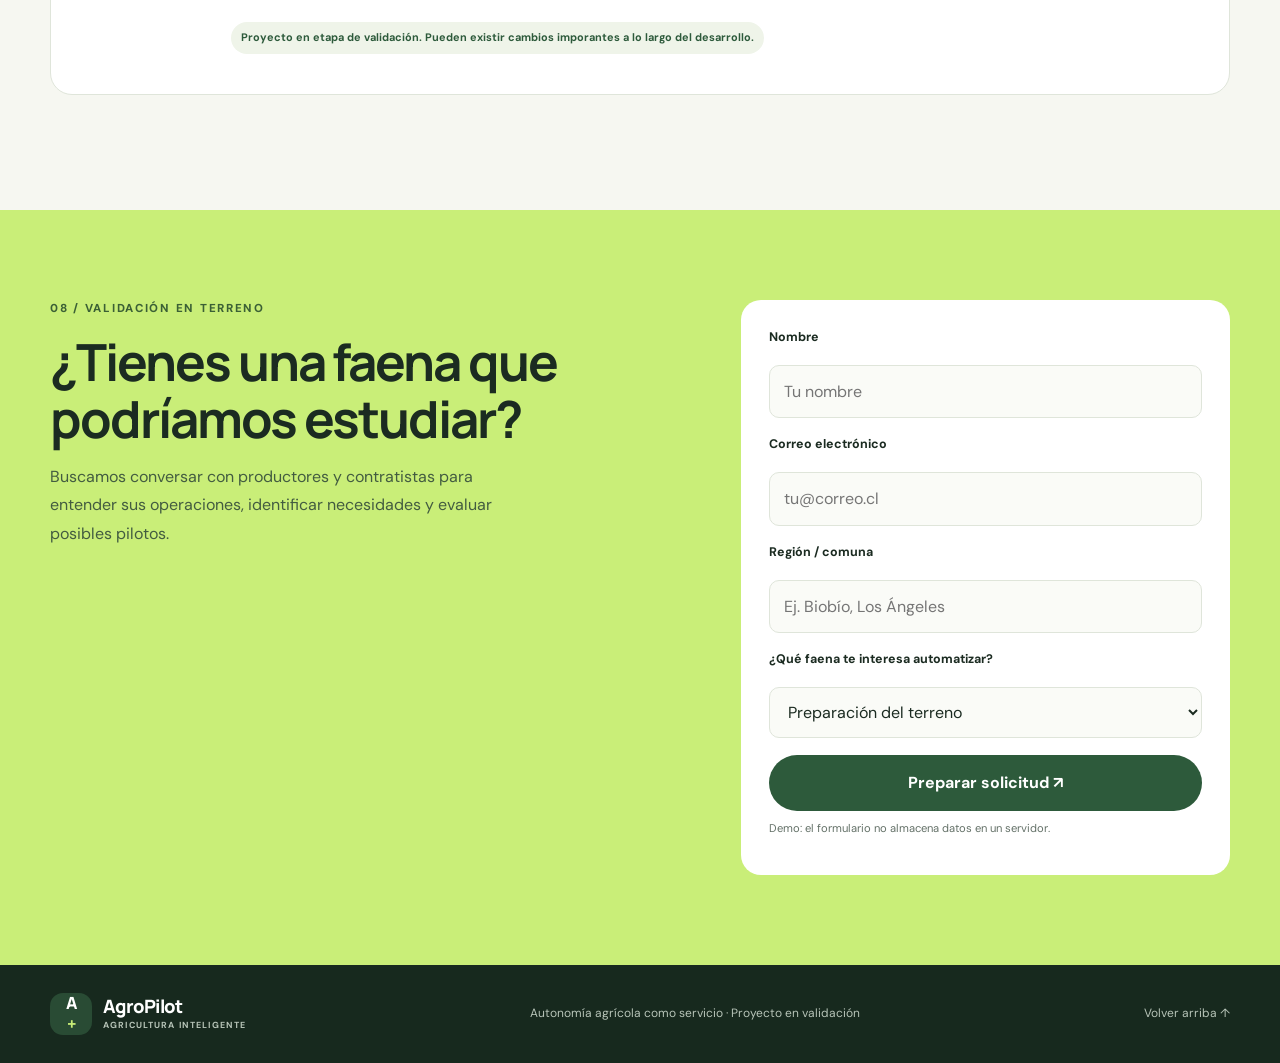
==== commit c1dea09f: "Update header text to indicate logo development" ====
--- a/index.html
+++ b/index.html
@@ -15,7 +15,7 @@
   <header class="site-header">
     <a class="brand" href="#inicio" aria-label="AgroPilot, inicio">
       <span class="brand-mark">A<span>+</span></span>
-      <span>AgroPilot<small>AGRICULTURA INTELIGENTE</small></span>
+      <span>AgroPilot<small>AGRICULTURA INTELIGENTE (Logo en desarrollo)</small></span>
     </a>
     <button class="menu-toggle" id="menuToggle" aria-expanded="false" aria-controls="mainNav" aria-label="Abrir menú">☰</button>
     <nav id="mainNav" class="main-nav">
